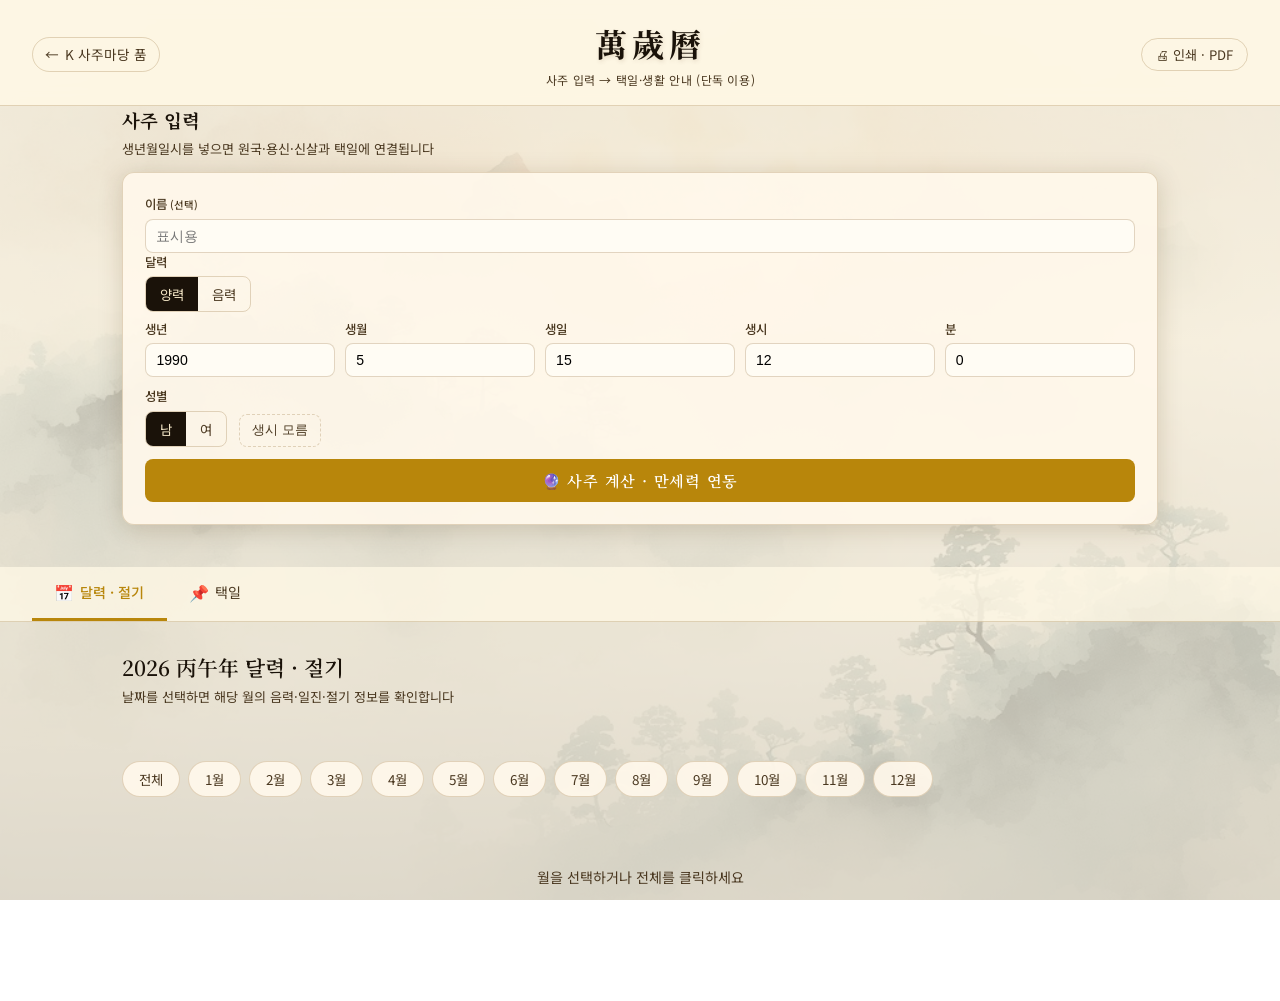
==== static/manseryeok.html @ caed66c1 "fix: 만세력 내 사주 안내 탭 숨김·안내 링크·완료 문구 제거 계산 후 택일 탭으로 이동하고, 내 사주 운세 영역은 추후 개편용으로 DOM만 유지합니다.  Co-authored" ====
<!DOCTYPE html>
<html lang="ko">
<head>
<meta charset="UTF-8">
<meta name="viewport" content="width=device-width, initial-scale=1.0">
<title>萬歲曆 — K 사주마당 품</title>
<link rel="preconnect" href="https://fonts.googleapis.com">
<link rel="preconnect" href="https://fonts.gstatic.com" crossorigin>
<link href="https://fonts.googleapis.com/css2?family=Noto+Serif+KR:wght@300;400;600;700&family=Noto+Sans+KR:wght@300;400;500&display=swap" rel="stylesheet">
<link rel="stylesheet" href="/static/style.css">
<link rel="stylesheet" href="/static/manseryeok.css">
</head>
<body class="manseryeok-body">

<!-- 산수화 배경 (기존 style.css 변수 재사용) -->
<div class="sansuhwa-bg" aria-hidden="true"></div>
<div class="sansuhwa-overlay" aria-hidden="true"></div>

<!-- ── 헤더 (기존 간판체 계승) ── -->
<header class="ms-header">
  <a href="/" class="ms-back-btn" aria-label="메인으로">
    <span class="ms-back-icon">←</span>
    <span>K 사주마당 품</span>
  </a>
  <div class="ms-title-wrap">
    <h1 class="ms-main-title">萬歲曆</h1>
    <p class="ms-subtitle">사주 입력 → 택일·생활 안내 (단독 이용)</p>
  </div>
  <button class="ms-pdf-btn" id="pdfBtn" onclick="printPage()">
    🖨 인쇄 · PDF
  </button>
</header>

<!-- ── 사주 입력 (단독 플레이) ── -->
<section class="ms-saju-panel" id="msSajuPanel">
  <div class="ms-saju-panel-head">
    <h2 class="ms-saju-panel-title">사주 입력</h2>
    <p class="ms-saju-panel-desc">생년월일시를 넣으면 원국·용신·신살과 택일에 연결됩니다</p>
  </div>
  <form id="msSajuForm" class="ms-saju-form" autocomplete="on">
    <label class="ms-saju-field ms-saju-field-wide">
      <span>이름 <small>(선택)</small></span>
      <input type="text" id="msUserName" maxlength="40" placeholder="표시용" />
    </label>
    <div class="ms-saju-field ms-saju-field-wide">
      <span>달력</span>
      <div class="ms-seg" role="group" aria-label="달력">
        <button type="button" class="ms-seg-btn active" data-ms-calendar="solar" aria-pressed="true">양력</button>
        <button type="button" class="ms-seg-btn" data-ms-calendar="lunar" aria-pressed="false">음력</button>
      </div>
      <input type="hidden" id="msCalendar" value="solar" />
    </div>
    <div class="ms-saju-grid">
      <label class="ms-saju-field">
        <span>생년</span>
        <input type="number" id="msYear" min="1800" max="2100" value="1990" required />
      </label>
      <label class="ms-saju-field">
        <span>생월</span>
        <input type="number" id="msMonth" min="1" max="12" value="5" required />
      </label>
      <label class="ms-saju-field">
        <span>생일</span>
        <input type="number" id="msDay" min="1" max="31" value="15" required />
      </label>
      <label class="ms-saju-field">
        <span>생시</span>
        <input type="number" id="msHour" min="0" max="23" value="12" />
      </label>
      <label class="ms-saju-field">
        <span>분</span>
        <input type="number" id="msMinute" min="0" max="59" value="0" />
      </label>
    </div>
    <div class="ms-saju-row-actions">
      <div class="ms-saju-field">
        <span>성별</span>
        <div class="ms-seg" role="group" aria-label="성별">
          <button type="button" class="ms-seg-btn active" data-ms-gender="male" aria-pressed="true">남</button>
          <button type="button" class="ms-seg-btn" data-ms-gender="female" aria-pressed="false">여</button>
        </div>
        <input type="hidden" id="msGender" value="male" />
      </div>
      <div class="ms-saju-field ms-leap-wrap fallback-hidden" id="msLeapWrap">
        <span>음력</span>
        <div class="ms-seg" role="group" aria-label="윤달">
          <button type="button" class="ms-seg-btn active" data-ms-leap="0" aria-pressed="true">평달</button>
          <button type="button" class="ms-seg-btn" data-ms-leap="1" aria-pressed="false">윤달</button>
        </div>
        <input type="hidden" id="msLunarLeap" value="0" />
      </div>
      <button type="button" class="ms-saju-opt-btn" id="msHourUnknownBtn" aria-pressed="false">생시 모름</button>
    </div>
    <button type="submit" class="ms-search-btn" id="msSajuSubmitBtn">🔮 사주 계산 · 만세력 연동</button>
    <p class="ms-saju-status fallback-hidden" id="msSajuStatus" role="status" aria-live="polite"></p>
  </form>

  <div class="ms-saju-summary fallback-hidden" id="msSajuSummary" aria-live="polite"></div>
</section>

<!-- ── 탭 네비게이션 ── -->
<nav class="ms-tab-nav" role="tablist">
  <button class="ms-tab active" data-tab="calendar" role="tab" aria-selected="true">
    <span class="ms-tab-icon">📅</span> 달력 · 절기
  </button>
  <button class="ms-tab" data-tab="taekil" role="tab" aria-selected="false">
    <span class="ms-tab-icon">📌</span> 택일
  </button>
</nav>

<!-- ══════════════════════════════════════ -->
<!-- TAB 1: 달력·절기                       -->
<!-- ══════════════════════════════════════ -->
<section class="ms-tab-panel active" id="tab-calendar" role="tabpanel">
  <div class="ms-section-header">
    <h2>2026 丙午年 달력 · 절기</h2>
    <p class="ms-section-desc">날짜를 선택하면 해당 월의 음력·일진·절기 정보를 확인합니다</p>
  </div>

  <!-- 절기표 요약 카드 -->
  <div class="ms-jeolgi-strip" id="jeolgiStrip">
    <div class="ms-jeolgi-loading">절기 정보 불러오는 중…</div>
  </div>

  <!-- 월 선택 -->
  <div class="ms-month-selector">
    <button class="ms-month-btn" data-month="">전체</button>
    <button class="ms-month-btn" data-month="1월">1월</button>
    <button class="ms-month-btn" data-month="2월">2월</button>
    <button class="ms-month-btn" data-month="3월">3월</button>
    <button class="ms-month-btn" data-month="4월">4월</button>
    <button class="ms-month-btn" data-month="5월">5월</button>
    <button class="ms-month-btn" data-month="6월">6월</button>
    <button class="ms-month-btn" data-month="7월">7월</button>
    <button class="ms-month-btn" data-month="8월">8월</button>
    <button class="ms-month-btn" data-month="9월">9월</button>
    <button class="ms-month-btn" data-month="10월">10월</button>
    <button class="ms-month-btn" data-month="11월">11월</button>
    <button class="ms-month-btn" data-month="12월">12월</button>
  </div>

  <!-- 결과 카드 그리드 -->
  <div class="ms-card-grid" id="calendarGrid">
    <div class="ms-empty">월을 선택하거나 전체를 클릭하세요</div>
  </div>
</section>

<!-- ══════════════════════════════════════ -->
<!-- TAB 2: 택일 (宜·忌 계산)                -->
<!-- ══════════════════════════════════════ -->
<section class="ms-tab-panel" id="tab-taekil" role="tabpanel">
  <div class="ms-section-header">
    <h2>택일</h2>
    <p class="ms-section-desc" id="taekilGuide">상단에서 <strong>사주 계산</strong> 후, 행사 유형과 <strong>달(1~12월)</strong>을 고르면 해당 월의 길한 날·피할 날만 보여 드립니다.</p>
  </div>

  <div class="ms-taekil-form">
    <div class="ms-taekil-row">
      <div class="ms-taekil-field">
        <label>행사 유형</label>
        <select id="taekilEvent">
          <option value="결혼">결혼 · 혼인</option>
          <option value="이사">이사 · 이전</option>
          <option value="개업">개업 · 창업</option>
          <option value="건축">건축 · 착공</option>
          <option value="이장">이장 · 묘 이장</option>
        </select>
      </div>
      <div class="ms-taekil-field">
        <label>달력 월</label>
        <select id="taekilMonth">
          <option value="">— 월 선택 —</option>
          <option value="1월">1월</option>
          <option value="2월">2월</option>
          <option value="3월">3월</option>
          <option value="4월">4월</option>
          <option value="5월">5월</option>
          <option value="6월">6월</option>
          <option value="7월">7월</option>
          <option value="8월">8월</option>
          <option value="9월">9월</option>
          <option value="10월">10월</option>
          <option value="11월">11월</option>
          <option value="12월">12월</option>
        </select>
      </div>
    </div>
    <button class="ms-search-btn" id="taekilBtn" onclick="runTaekil()">📌 택일 계산</button>
  </div>

  <div class="ms-result-info" id="taekilSummary" style="display:none"></div>

  <div class="ms-taekil-results">
    <div class="ms-taekil-col">
      <h3 class="ms-taekil-col-title good">✓ 길한 날 <span class="ms-yiji-hint">의(宜)</span></h3>
      <div class="ms-taekil-day-list" id="taekilGoodList">
        <div class="ms-empty">사주 계산 후, 행사·월을 선택하고 「택일 계산」을 눌러 주세요.</div>
      </div>
    </div>
    <div class="ms-taekil-col">
      <h3 class="ms-taekil-col-title bad">✗ 피할 날 <span class="ms-yiji-hint">기(忌)</span></h3>
      <div class="ms-taekil-day-list" id="taekilBadList"></div>
    </div>
  </div>

</section>

<!-- 찾아보기·카테고리(고전 DB) — UI 비표시, 데이터는 서버 JSON만 사용 -->
<section class="ms-tab-panel ms-panel-hidden" id="tab-search" role="tabpanel" hidden>
  <div class="ms-section-header">
    <h2>고전 찾아보기</h2>
    <p class="ms-section-desc">키워드·카테고리·행사 유형으로 관련 문헌을 찾습니다</p>
  </div>

  <div class="ms-search-box">
    <div class="ms-search-row">
      <div class="ms-search-field">
        <label>키워드</label>
        <input type="text" id="searchKeyword" placeholder="예) 대한, 결혼, 이사, 동지…" />
      </div>
      <div class="ms-search-field">
        <label>카테고리</label>
        <select id="searchCategory">
          <option value="">전체</option>
          <option value="역법">역법 (달력·절기)</option>
          <option value="명리">명리 (사주·오행)</option>
          <option value="혼인">혼인 (결혼·궁합)</option>
          <option value="풍수">풍수 (방위·택지)</option>
          <option value="길흉">길흉 (길신·흉신)</option>
          <option value="제례">제례 (제사·장례)</option>
          <option value="기타">기타</option>
        </select>
      </div>
      <div class="ms-search-field">
        <label>행사 유형</label>
        <select id="searchEvent">
          <option value="">전체</option>
          <option value="결혼">결혼</option>
          <option value="이사">이사</option>
          <option value="제사">제사</option>
          <option value="장례">장례</option>
          <option value="개업">개업</option>
          <option value="건축">건축</option>
          <option value="이장">이장</option>
          <option value="기도">기도</option>
          <option value="택일">택일</option>
        </select>
      </div>
      <div class="ms-search-field">
        <label>난이도</label>
        <select id="searchDifficulty">
          <option value="">전체</option>
          <option value="beginner">입문</option>
          <option value="intermediate">중급</option>
          <option value="advanced">고급</option>
        </select>
      </div>
    </div>
    <button class="ms-search-btn" id="searchBtn" onclick="doSearch()">
      🔍 검색
    </button>
  </div>

  <div class="ms-result-info" id="searchInfo" style="display:none"></div>
  <div class="ms-card-grid" id="searchGrid">
    <div class="ms-empty">검색어를 입력하거나 필터를 선택하세요</div>
  </div>
</section>

<!-- 내 사주 안내 — UI 비표시 (추후 운세 출력 개편 예정) -->
<section class="ms-tab-panel ms-panel-hidden" id="tab-saju" role="tabpanel" hidden aria-hidden="true">
  <div class="ms-section-header">
    <h2>내 사주 운세</h2>
    <p class="ms-section-desc ms-coming-soon">준비 중입니다. 곧 이곳에서 운세를 쉬운 말로 보여 드릴 예정입니다.</p>
  </div>

  <div id="sajuBriefBox" class="ms-saju-brief-box fallback-hidden" aria-live="polite"></div>

  <details class="ms-advanced-match">
    <summary>고급: 전문 용어로 직접 찾기 (선택)</summary>
  <div class="ms-saju-form">
    <div class="ms-saju-row">
      <div class="ms-saju-field">
        <label>주요 십신</label>
        <select id="matchShinsin">
          <option value="">선택</option>
          <option value="비견">비견</option>
          <option value="겁재">겁재</option>
          <option value="식신">식신</option>
          <option value="상관">상관</option>
          <option value="편재">편재</option>
          <option value="정재">정재</option>
          <option value="편관">편관</option>
          <option value="정관">정관</option>
          <option value="편인">편인</option>
          <option value="정인">정인</option>
        </select>
      </div>
      <div class="ms-saju-field">
        <label>주요 신살</label>
        <select id="matchSinsal">
          <option value="">선택</option>
          <option value="삼재">삼재</option>
          <option value="역마살">역마살</option>
          <option value="도화살">도화살</option>
          <option value="괴강살">괴강살</option>
          <option value="공망">공망</option>
          <option value="겁살">겁살</option>
          <option value="원진살">원진살</option>
          <option value="고과살">고과살</option>
          <option value="태양도림">태양도림</option>
        </select>
      </div>
      <div class="ms-saju-field">
        <label>격국</label>
        <select id="matchGyeok">
          <option value="">선택</option>
          <option value="정관격">정관격</option>
          <option value="편관격">편관격</option>
          <option value="정재격">정재격</option>
          <option value="편재격">편재격</option>
          <option value="식신격">식신격</option>
          <option value="상관격">상관격</option>
          <option value="정인격">정인격</option>
          <option value="편인격">편인격</option>
        </select>
      </div>
      <div class="ms-saju-field">
        <label>용신 오행</label>
        <select id="matchOhaeng">
          <option value="">선택</option>
          <option value="목">목 (木)</option>
          <option value="화">화 (火)</option>
          <option value="토">토 (土)</option>
          <option value="금">금 (金)</option>
          <option value="수">수 (水)</option>
        </select>
      </div>
    </div>
    <button class="ms-search-btn" onclick="doSajuMatch()">🔍 전문 조건으로 다시 찾기</button>
  </div>
  </details>

  <div class="ms-result-info" id="sajuInfo" style="display:none"></div>
  <div class="ms-insight-list" id="sajuGrid">
    <div class="ms-empty">먼저 상단에서 생년월일을 입력하고 「사주 계산」을 눌러 주세요.</div>
  </div>

</section>

<section class="ms-tab-panel ms-panel-hidden" id="tab-category" role="tabpanel" hidden>
  <div class="ms-section-header">
    <h2>카테고리 전체 보기</h2>
    <p class="ms-section-desc">분야별로 정리된 58개 고전 문헌 항목을 확인합니다</p>
  </div>

  <div class="ms-cat-tabs">
    <button class="ms-cat-btn active" data-cat="">전체 <span class="ms-count" id="cnt-all"></span></button>
    <button class="ms-cat-btn" data-cat="역법">역법 <span class="ms-count" id="cnt-역법"></span></button>
    <button class="ms-cat-btn" data-cat="명리">명리 <span class="ms-count" id="cnt-명리"></span></button>
    <button class="ms-cat-btn" data-cat="혼인">혼인 <span class="ms-count" id="cnt-혼인"></span></button>
    <button class="ms-cat-btn" data-cat="풍수">풍수 <span class="ms-count" id="cnt-풍수"></span></button>
    <button class="ms-cat-btn" data-cat="길흉">길흉 <span class="ms-count" id="cnt-길흉"></span></button>
    <button class="ms-cat-btn" data-cat="제례">제례 <span class="ms-count" id="cnt-제례"></span></button>
  </div>

  <div class="ms-card-grid" id="categoryGrid">
    <div class="ms-loading">데이터 불러오는 중…</div>
  </div>
</section>

<!-- ══════════════════════════════════════ -->
<!-- 상세 모달                              -->
<!-- ══════════════════════════════════════ -->
<div class="ms-modal-backdrop" id="modalBackdrop" onclick="closeModal()"></div>
<div class="ms-modal" id="detailModal" role="dialog" aria-modal="true" aria-label="문헌 상세" tabindex="-1">
  <button class="ms-modal-close" onclick="closeModal()" aria-label="닫기">✕</button>
  <div class="ms-modal-content" id="modalContent"></div>
  <div class="ms-modal-actions">
    <button class="ms-modal-pdf-btn" onclick="printModal()">🖨 이 항목 인쇄</button>
    <button class="ms-modal-share-btn" onclick="shareItem()">🔗 공유</button>
  </div>
</div>

<script src="/static/manseryeok.js"></script>
</body>
</html>
---- static/style.css ----
:root {
  --bg-deep: #0a0e14;
  --bg-card: #121a26;
  --text-sub: #a8b4c4;
  --gold: #d4af37;
  --gold-dim: rgba(212, 175, 55, 0.35);
  --gold-glow: rgba(212, 175, 55, 0.12);
  /* 산수화 밝은 배경용 헤더 (먹색·고동금) */
  --hero-ink: #1e3238;
  --hero-ink-soft: #3d5560;
  --hero-bronze: #6b5340;
  --hero-bronze-light: #8f7355;
  --text: #e8ecf1;
  --muted: #8b97a8;
  --line: rgba(255, 255, 255, 0.07);
  --danger: #e85d6f;
  --warn: #e9a23b;
  --safe: #c9c453;
  --radius: 14px;
  --font: "Pretendard", "Apple SD Gothic Neo", "Malgun Gothic", "Noto Sans KR", sans-serif;
}

*,
*::before,
*::after {
  box-sizing: border-box;
}

html {
  scroll-behavior: smooth;
}

body {
  margin: 0;
  min-height: 100vh;
  font-family: var(--font);
  color: var(--text);
  line-height: 1.55;
  background: #06090d;
  background-attachment: fixed;
}

/* 은은한 산수화 배경 (사주 모드) — 사용자 제공 수묵 산수화 */
.sansuhwa-bg {
  position: fixed;
  inset: 0;
  z-index: 0;
  pointer-events: none;
  overflow: hidden;
  background: #1a222c;
  transition: opacity 0.45s ease, visibility 0.45s ease;
}

.sansuhwa-bg__art {
  position: absolute;
  left: 50%;
  top: 0;
  width: 100%;
  min-width: 100%;
  height: 125%;
  max-width: none;
  object-fit: cover;
  /* 해·산봉이 헤더·탭 버튼 쪽에 오도록 위로 */
  object-position: center 32%;
  transform: translateX(-50%) translateY(-24%);
  opacity: 0.82;
  filter: brightness(1.08) saturate(1.05) contrast(1.02);
}

.sansuhwa-bg::after {
  content: "";
  position: absolute;
  inset: 0;
  background:
    linear-gradient(
      180deg,
      rgba(18, 24, 34, 0.22) 0%,
      rgba(14, 20, 28, 0.12) 38%,
      rgba(12, 18, 26, 0.28) 72%,
      rgba(10, 14, 20, 0.48) 100%
    ),
    radial-gradient(ellipse 95% 60% at 50% 18%, rgba(255, 210, 160, 0.14) 0%, transparent 58%);
  z-index: 1;
}

body.tarot-mode .sansuhwa-bg {
  opacity: 0;
  visibility: hidden;
}

.hero,
.layout,
.footer {
  position: relative;
  z-index: 1;
}

.hero {
  position: relative;
  text-align: center;
  padding: 2rem 1rem 1.25rem;
}

.hero-more {
  position: absolute;
  top: 0.85rem;
  right: max(1rem, calc(50% - 520px));
  z-index: 20;
}

.btn-more-menu {
  padding: 0.4rem 0.85rem;
  border-radius: 999px;
  border: 1px solid var(--gold-dim);
  background: rgba(18, 26, 38, 0.92);
  color: var(--gold);
  font-size: 0.82rem;
  font-weight: 600;
  cursor: pointer;
  letter-spacing: 0.02em;
  transition: background 0.15s, border-color 0.15s;
}

.btn-more-menu:hover,
.btn-more-menu[aria-expanded="true"] {
  background: rgba(212, 175, 55, 0.14);
  border-color: var(--gold);
}

.more-menu-panel {
  position: absolute;
  top: calc(100% + 0.35rem);
  right: 0;
  min-width: 13.5rem;
  padding: 0.35rem;
  border-radius: 10px;
  border: 1px solid var(--line);
  background: rgba(14, 20, 30, 0.98);
  box-shadow: 0 12px 32px rgba(0, 0, 0, 0.45);
}

.more-menu-panel:not([hidden]) {
  display: flex;
  flex-direction: column;
  gap: 0.15rem;
}

.more-menu-item {
  display: block;
  width: 100%;
  padding: 0.55rem 0.75rem;
  border: none;
  border-radius: 8px;
  background: transparent;
  color: var(--text);
  font-size: 0.86rem;
  text-align: left;
  cursor: pointer;
  transition: background 0.12s;
}

.more-menu-item:hover {
  background: rgba(212, 175, 55, 0.12);
  color: var(--gold);
}

.more-menu-item-muted {
  color: var(--muted);
  border-top: 1px solid var(--line);
  margin-top: 0.2rem;
  padding-top: 0.65rem;
}

.more-menu-section-label {
  margin: 0.45rem 0.35rem 0.25rem;
  padding: 0 0.4rem;
  font-size: 0.72rem;
  font-weight: 600;
  color: var(--gold);
  opacity: 0.92;
  letter-spacing: 0.02em;
}

.more-menu-profiles {
  display: flex;
  flex-direction: column;
  gap: 0.12rem;
  max-height: 11rem;
  overflow-y: auto;
  padding: 0 0.15rem 0.2rem;
}

.more-menu-profile-item {
  display: block;
  width: 100%;
  padding: 0.5rem 0.7rem;
  border: none;
  border-radius: 8px;
  background: transparent;
  color: var(--text);
  font-size: 0.86rem;
  text-align: left;
  cursor: pointer;
  transition: background 0.12s, color 0.12s;
}

.more-menu-profile-item:hover {
  background: rgba(212, 175, 55, 0.12);
  color: var(--gold);
}

.more-menu-profile-item.active {
  background: rgba(212, 175, 55, 0.18);
  color: var(--gold);
  font-weight: 600;
}

.more-menu-item-sub {
  font-size: 0.8rem;
  color: var(--muted);
  margin-bottom: 0.15rem;
}

.more-menu-item-sub:hover {
  color: var(--gold);
}

.profile-manager.profile-highlight {
  outline: 2px solid var(--gold);
  outline-offset: 4px;
  border-radius: var(--radius);
  animation: profile-pulse 1.2s ease 2;
}

@keyframes profile-pulse {
  0%,
  100% {
    outline-color: var(--gold-dim);
  }
  50% {
    outline-color: var(--gold);
  }
}

.modal-overlay {
  position: fixed;
  inset: 0;
  z-index: 1000;
  display: flex;
  align-items: center;
  justify-content: center;
  padding: 1rem;
  background: rgba(4, 8, 14, 0.72);
  backdrop-filter: blur(4px);
}

.modal-overlay:not(.fallback-hidden) {
  display: flex;
}

.modal-card {
  position: relative;
  width: min(100%, 22rem);
  padding: 1.35rem 1.25rem 1.25rem;
  border-radius: var(--radius);
  border: 1px solid var(--gold-dim);
  background: linear-gradient(165deg, rgba(22, 32, 48, 0.98), rgba(14, 20, 30, 0.99));
  box-shadow: 0 20px 48px rgba(0, 0, 0, 0.5);
}

.modal-title {
  margin: 0 0 0.5rem;
  font-size: 1.05rem;
  color: var(--gold);
}

.modal-note {
  margin: 0 0 1rem;
  font-size: 0.82rem;
  color: var(--muted);
  line-height: 1.5;
}

.modal-form .btn-submit {
  width: 100%;
  margin-top: 0.35rem;
}

.modal-close {
  position: absolute;
  top: 0.5rem;
  right: 0.65rem;
  border: none;
  background: transparent;
  color: var(--muted);
  font-size: 1.4rem;
  line-height: 1;
  cursor: pointer;
}

.modal-close:hover {
  color: var(--text);
}

.modal-error {
  margin: 0 0 0.5rem;
  font-size: 0.82rem;
  color: var(--danger);
}

.modal-error:not(.fallback-hidden) {
  display: block;
}

@media (max-width: 640px) {
  .hero-more {
    right: 0.75rem;
  }

  .more-menu-panel {
    min-width: 11.5rem;
  }

  .more-menu-item {
    font-size: 0.8rem;
    white-space: nowrap;
  }
}

.hero-badge {
  margin: 0 0 0.5rem;
  font-size: 0.72rem;
  letter-spacing: 0.12em;
  text-transform: uppercase;
  color: var(--gold);
  opacity: 0.9;
}

/* 간판형 흘림 타이틀 */
.hero-signboard {
  margin: 0.15rem 0 0.55rem;
  padding: 0;
  line-height: 1;
  text-align: center;
}

.hero-signboard__line {
  display: inline-block;
  font-family: "East Sea Dokdo", "Nanum Brush Script", "Brush Script MT", cursive;
  font-size: clamp(2.75rem, 11vw, 5rem);
  font-weight: 400;
  letter-spacing: 0.04em;
  white-space: nowrap;
  color: var(--gold);
  -webkit-text-stroke: 2px rgba(12, 22, 28, 0.55);
  paint-order: stroke fill;
  text-shadow:
    0 2px 0 rgba(255, 255, 255, 0.82),
    0 4px 0 rgba(255, 255, 255, 0.35),
    0 6px 18px rgba(28, 42, 48, 0.28),
    2px 3px 0 rgba(20, 35, 42, 0.18);
  filter: drop-shadow(0 2px 1px rgba(255, 255, 255, 0.5));
}

.hero-signboard__poom {
  font-style: normal;
  letter-spacing: 0.06em;
}

.han-title {
  display: inline-block;
  margin-right: 0.35rem;
  color: var(--gold);
  font-weight: 600;
}

.lead {
  margin: 0 auto;
  max-width: 28rem;
  color: var(--muted);
  font-size: 0.95rem;
}

.hero-meaning {
  max-width: 36rem;
  line-height: 1.65;
  color: var(--text);
  opacity: 0.92;
}

/* 산수화 배경 위 헤더 — 밝은 금색 대신 먹·고동금 (가독 + 고급) */
body:not(.tarot-mode) .hero-badge {
  color: var(--hero-ink-soft);
  opacity: 1;
  font-weight: 600;
  text-shadow: 0 1px 0 rgba(255, 255, 255, 0.75);
}

body:not(.tarot-mode) .hero-signboard__line {
  color: var(--hero-ink);
  -webkit-text-stroke: 3px rgba(18, 32, 38, 0.42);
  text-shadow:
    0 2px 0 rgba(255, 255, 255, 0.92),
    0 5px 0 rgba(255, 255, 255, 0.45),
    0 8px 22px rgba(30, 48, 54, 0.22),
    3px 4px 0 rgba(22, 38, 44, 0.14);
}

body:not(.tarot-mode) .hero-signboard__poom {
  color: var(--hero-bronze);
}

body:not(.tarot-mode) .hero-meaning,
body:not(.tarot-mode) .hero .lead {
  color: var(--hero-ink);
  opacity: 0.88;
  text-shadow: 0 1px 0 rgba(255, 255, 255, 0.65);
}

body:not(.tarot-mode) .btn-more-menu {
  color: var(--hero-bronze);
  border-color: rgba(107, 83, 64, 0.45);
  background: rgba(255, 255, 255, 0.72);
  backdrop-filter: blur(6px);
}

body:not(.tarot-mode) .btn-more-menu:hover,
body:not(.tarot-mode) .btn-more-menu[aria-expanded="true"] {
  color: var(--hero-ink);
  border-color: var(--hero-bronze);
  background: rgba(255, 255, 255, 0.88);
}

.layout {
  max-width: 1080px;
  margin: 0 auto;
  padding: 0 1rem 3rem;
  display: flex;
  flex-direction: column;
  gap: 1.25rem;
}

.card {
  background: linear-gradient(165deg, rgba(22, 32, 48, 0.95), rgba(14, 20, 30, 0.98));
  border-radius: var(--radius);
  padding: 1.35rem 1.5rem;
  border: 1px solid var(--line);
  box-shadow: 0 16px 48px rgba(0, 0, 0, 0.45), inset 0 1px 0 rgba(212, 175, 55, 0.06);
}

.card h2 {
  margin: 0 0 1rem;
  font-size: 1.05rem;
  color: var(--gold);
  font-weight: 600;
}

.hint {
  color: var(--muted);
  font-weight: 400;
}

.form-saju .field-full {
  grid-column: 1 / -1;
}

/* ── 사주 프로필 탭 ── */
.profile-manager {
  margin-bottom: 1rem;
  padding-bottom: 0.85rem;
  border-bottom: 1px solid var(--line);
}

.profile-tabs-wrap {
  display: flex;
  align-items: stretch;
  gap: 0.35rem;
  margin-bottom: 0.55rem;
}

.profile-tabs {
  display: flex;
  flex-wrap: wrap;
  gap: 0.35rem;
  flex: 1;
  min-width: 0;
}

.profile-tab {
  padding: 0.4rem 0.75rem;
  border-radius: 8px;
  border: 1px solid var(--line);
  background: rgba(0, 0, 0, 0.22);
  color: var(--muted);
  font-size: 0.82rem;
  font-weight: 600;
  cursor: pointer;
  transition: background 0.15s, color 0.15s, border-color 0.15s;
  max-width: 8.5rem;
  overflow: hidden;
  text-overflow: ellipsis;
  white-space: nowrap;
}

.profile-tab:hover {
  color: var(--text);
  border-color: rgba(212, 175, 55, 0.35);
}

.profile-tab.active {
  background: linear-gradient(180deg, rgba(212, 175, 55, 0.25), rgba(212, 175, 55, 0.08));
  color: var(--gold);
  border-color: rgba(212, 175, 55, 0.45);
  box-shadow: inset 0 -2px 0 var(--gold);
}

.profile-tab-add {
  flex-shrink: 0;
  width: 2.1rem;
  border-radius: 8px;
  border: 1px dashed rgba(212, 175, 55, 0.45);
  background: rgba(0, 0, 0, 0.15);
  color: var(--gold);
  font-size: 1.1rem;
  font-weight: 700;
  cursor: pointer;
  line-height: 1;
}

.profile-tab-add:hover {
  background: rgba(212, 175, 55, 0.12);
}

.profile-toolbar {
  display: flex;
  flex-wrap: wrap;
  gap: 0.45rem;
  margin-bottom: 0.35rem;
}

.profile-save-btn,
.profile-del-btn {
  padding: 0.35rem 0.7rem;
  font-size: 0.78rem;
  border-radius: 8px;
  border: 1px solid var(--line);
  background: rgba(0, 0, 0, 0.25);
  color: var(--text);
  cursor: pointer;
}

.profile-save-btn:hover {
  border-color: rgba(212, 175, 55, 0.45);
  color: var(--gold);
}

.profile-del-btn {
  color: #f87171;
  border-color: rgba(248, 113, 113, 0.35);
}

.profile-del-btn:hover:not(:disabled) {
  background: rgba(248, 113, 113, 0.12);
}

.profile-del-btn:disabled {
  opacity: 0.35;
  cursor: not-allowed;
}

.profile-hint {
  margin: 0 !important;
  font-size: 0.72rem !important;
  line-height: 1.45;
}

.label-row {
  display: block;
  margin-bottom: 0.4rem;
  color: var(--muted);
  font-size: 0.88rem;
}

.grid {
  display: grid;
  gap: 0.85rem;
  grid-template-columns: repeat(auto-fill, minmax(140px, 1fr));
}

.grid-dates {
  grid-template-columns: repeat(3, 1fr);
}

.grid-time {
  grid-template-columns: repeat(2, 1fr);
}

.time-block {
  gap: 0.5rem;
}

.time-label-row {
  display: flex;
  align-items: center;
  justify-content: space-between;
  gap: 0.75rem;
  margin-bottom: 0.15rem;
}

.btn-time-unknown {
  flex-shrink: 0;
  padding: 0.35rem 0.85rem;
  border-radius: 999px;
  border: 1px solid var(--border);
  background: rgba(255, 255, 255, 0.04);
  color: var(--muted);
  font-size: 0.82rem;
  cursor: pointer;
  transition: border-color 0.15s, color 0.15s, background 0.15s;
}

.btn-time-unknown:hover {
  border-color: var(--accent);
  color: var(--text);
}

.btn-time-unknown.active {
  border-color: var(--accent);
  background: rgba(212, 175, 55, 0.18);
  color: var(--accent);
  font-weight: 600;
}

.time-block.is-unknown #time-input-grid input {
  opacity: 0.45;
  pointer-events: none;
}

.time-unknown-note {
  margin: 0.25rem 0 0;
  font-size: 0.8rem;
  color: var(--muted);
  line-height: 1.45;
}

.time-unknown-note.fallback-hidden {
  display: none;
}

.time-unknown-note:not(.fallback-hidden) {
  display: block;
}

.hour-unknown-banner {
  margin: 0.5rem 0 0.75rem;
  padding: 0.65rem 0.85rem;
  border-radius: 8px;
  border: 1px solid rgba(212, 175, 55, 0.35);
  background: rgba(212, 175, 55, 0.08);
  color: var(--text);
  font-size: 0.88rem;
  line-height: 1.5;
}

.pillar-cell.pillar-hour-unknown {
  opacity: 0.72;
  position: relative;
}

.pillar-hour-unknown-badge {
  display: inline-block;
  margin-top: 0.35rem;
  padding: 0.1rem 0.45rem;
  border-radius: 4px;
  font-size: 0.68rem;
  background: rgba(212, 175, 55, 0.2);
  color: var(--accent);
}

.field {
  display: flex;
  flex-direction: column;
  gap: 0.35rem;
  font-size: 0.88rem;
}

.field span:first-child {
  color: var(--muted);
}

.field input,
.field select {
  padding: 0.6rem 0.75rem;
  border-radius: 10px;
  border: 1px solid var(--line);
  background: rgba(0, 0, 0, 0.28);
  color: var(--text);
  font-size: 1rem;
}

.field input:focus,
.field select:focus {
  outline: none;
  border-color: var(--gold-dim);
  box-shadow: 0 0 0 3px var(--gold-glow);
}

.seg {
  display: flex;
  gap: 0;
  border-radius: 10px;
  overflow: hidden;
  border: 1px solid var(--line);
}

.seg-btn {
  flex: 1;
  padding: 0.65rem 0.85rem;
  border: none;
  background: rgba(0, 0, 0, 0.2);
  color: var(--muted);
  font-size: 0.92rem;
  font-weight: 600;
  cursor: pointer;
  transition: background 0.15s, color 0.15s;
}

.seg-btn:hover {
  background: rgba(212, 175, 55, 0.08);
  color: var(--text);
}

.seg-btn.active {
  background: linear-gradient(180deg, rgba(212, 175, 55, 0.22), rgba(212, 175, 55, 0.08));
  color: var(--gold);
  box-shadow: inset 0 -2px 0 var(--gold);
}

.leap-block {
  opacity: 0.42;
  pointer-events: none;
  transition: opacity 0.2s;
}

.leap-block.active {
  opacity: 1;
  pointer-events: auto;
}

.fallback-hidden {
  display: none !important;
}

.checkbox-leap.fallback-hidden {
  display: none;
}

.extra-fields {
  margin-top: 0.25rem;
  padding: 0.65rem 0;
  border-top: 1px dashed var(--line);
  font-size: 0.88rem;
  color: var(--muted);
}

.extra-fields summary {
  cursor: pointer;
  color: var(--gold);
  font-weight: 500;
}

.extra-fields .grid {
  margin-top: 0.75rem;
}

.btn {
  border: none;
  border-radius: 12px;
  padding: 0.85rem 1.35rem;
  font-size: 1rem;
  cursor: pointer;
  font-weight: 700;
}

.btn.primary {
  width: 100%;
  margin-top: 0.5rem;
  background: linear-gradient(135deg, #e8c547, var(--gold), #a8852c);
  color: #1a1208;
  box-shadow: 0 6px 24px rgba(212, 175, 55, 0.25);
}

.btn.primary:hover {
  filter: brightness(1.06);
}

.btn-submit {
  display: flex;
  align-items: center;
  justify-content: center;
  gap: 0.5rem;
}

.btn-icon {
  font-size: 1.1rem;
  opacity: 0.85;
}

.status {
  min-height: 1.5rem;
  margin: 0.85rem 0 0;
  color: var(--muted);
  font-size: 0.88rem;
}

.status.error {
  color: var(--danger);
}

.results-head {
  margin-bottom: 1rem;
  padding-bottom: 0.75rem;
  border-bottom: 1px solid var(--line);
}

.results-head h2 {
  margin: 0;
  font-size: 1.1rem;
  color: var(--gold);
}

.results-sub {
  margin: 0.35rem 0 0;
  font-size: 0.88rem;
  color: var(--muted);
}

.samjae-bar {
  display: flex;
  flex-wrap: wrap;
  align-items: flex-start;
  gap: 0.85rem 1.1rem;
  margin: 0.75rem 0 0.85rem;
  padding: 0.85rem 1rem;
  border-radius: 12px;
  border: 1px solid rgba(212, 175, 55, 0.35);
  background: linear-gradient(165deg, rgba(28, 22, 12, 0.95), rgba(14, 20, 30, 0.98));
  box-shadow: 0 8px 28px rgba(0, 0, 0, 0.35);
}

.samjae-bar[hidden] {
  display: none !important;
}

.samjae-bar-head {
  flex: 0 0 auto;
  min-width: 120px;
}

.samjae-bar-title {
  margin: 0 0 0.35rem;
  font-size: 0.92rem;
  font-weight: 700;
  color: var(--gold);
}

.samjae-bar-year {
  margin: 0 0 0.45rem;
  font-size: 0.78rem;
  color: var(--muted);
}

.samjae-bar-body {
  flex: 1 1 220px;
  min-width: 0;
}

.samjae-bar-cycle {
  flex: 0 0 auto;
  min-width: 140px;
}

.samjae-phase-badge {
  display: inline-block;
  margin: 0 0 0.65rem;
  padding: 0.35rem 0.65rem;
  border-radius: 8px;
  font-size: 1rem;
  font-weight: 700;
  letter-spacing: 0.02em;
}

.samjae-phase-badge.is-deul {
  background: rgba(233, 162, 59, 0.2);
  color: #f0c060;
  border: 1px solid rgba(233, 162, 59, 0.45);
}

.samjae-phase-badge.is-nul {
  background: rgba(232, 93, 111, 0.18);
  color: #ff8f9d;
  border: 1px solid rgba(232, 93, 111, 0.4);
}

.samjae-phase-badge.is-nal {
  background: rgba(120, 180, 255, 0.15);
  color: #9ec5ff;
  border: 1px solid rgba(120, 180, 255, 0.35);
}

.samjae-phase-badge.is-none {
  background: rgba(139, 151, 168, 0.12);
  color: var(--text);
  border: 1px solid var(--line);
}

.samjae-bar-desc {
  margin: 0 0 0.4rem;
  font-size: 0.8rem;
  line-height: 1.55;
  color: var(--text);
}

.samjae-bar-tip {
  margin: 0 0 0.35rem;
  font-size: 0.76rem;
  line-height: 1.5;
  color: var(--muted);
}

.samjae-bar-triplet {
  margin: 0;
  font-size: 0.72rem;
  color: var(--muted);
  line-height: 1.45;
}

.samjae-cycle-title {
  margin: 0.65rem 0 0.4rem;
  font-size: 0.72rem;
  font-weight: 600;
  color: var(--gold);
  opacity: 0.9;
}

.samjae-cycle-chips {
  display: flex;
  flex-wrap: wrap;
  gap: 0.4rem;
}

.samjae-cycle-chip {
  display: inline-block;
  padding: 0.28rem 0.5rem;
  border-radius: 6px;
  font-size: 0.72rem;
  color: var(--muted);
  background: rgba(255, 255, 255, 0.04);
  border: 1px solid rgba(255, 255, 255, 0.06);
}

.samjae-cycle-chip.is-current {
  color: var(--gold);
  font-weight: 600;
  border-color: rgba(212, 175, 55, 0.4);
  background: rgba(212, 175, 55, 0.1);
}

@media (min-width: 720px) {
  .samjae-bar {
    flex-wrap: nowrap;
    align-items: center;
  }
}

.tabs-wrap {
  margin-top: 0.25rem;
}

.tab-bar {
  display: flex;
  flex-wrap: wrap;
  gap: 0.35rem;
  margin-bottom: 1rem;
}

.tab {
  padding: 0.45rem 0.65rem;
  border-radius: 999px;
  border: 1px solid var(--line);
  background: rgba(0, 0, 0, 0.22);
  color: var(--muted);
  font-size: 0.78rem;
  cursor: pointer;
  transition: border-color 0.15s, color 0.15s, background 0.15s;
}

@media (min-width: 640px) {
  .tab {
    font-size: 0.82rem;
    padding: 0.5rem 0.85rem;
  }
}

.tab:hover {
  border-color: var(--gold-dim);
  color: var(--text);
}

.tab.active {
  border-color: var(--gold);
  color: var(--gold);
  background: var(--gold-glow);
}

.tab-panel {
  animation: fadeIn 0.22s ease;
}

.tab-panel[hidden] {
  display: none !important;
}

@keyframes fadeIn {
  from {
    opacity: 0;
  }
  to {
    opacity: 1;
  }
}

.panel-section {
  margin-bottom: 1.35rem;
}

.panel-section h3 {
  margin: 0 0 0.65rem;
  font-size: 0.95rem;
  color: var(--gold);
  font-weight: 600;
}

.panel-note {
  font-size: 0.85rem;
  color: var(--muted);
  margin: 0 0 0.75rem;
}

/* ── 신강·신약 상세 ── */
.strength-head {
  display: flex;
  flex-wrap: wrap;
  align-items: baseline;
  gap: 0.5rem 0.85rem;
  margin-bottom: 0.75rem;
}

.strength-verdict {
  font-size: 1.15rem;
  font-weight: 700;
  color: var(--gold);
}

.strength-score {
  font-size: 0.9rem;
  color: var(--text);
}

.strength-band {
  font-size: 0.78rem;
  color: var(--muted);
  flex: 1 1 100%;
}

.strength-lead {
  font-size: 0.9rem;
  color: var(--text);
  line-height: 1.55;
  margin: 0 0 0.85rem;
}

.strength-score-note {
  padding: 0.55rem 0.65rem;
  border-radius: 8px;
  background: rgba(255, 255, 255, 0.04);
  border: 1px solid var(--line);
}

.strength-subtitle {
  margin: 0 0 0.45rem;
  font-size: 0.82rem;
  font-weight: 600;
  color: var(--gold);
}

.strength-box {
  margin: 0.75rem 0;
  padding: 0.65rem 0.75rem;
  border-radius: 10px;
  background: rgba(255, 255, 255, 0.03);
  border: 1px solid var(--line);
}

.strength-box-tip {
  border-color: rgba(212, 175, 55, 0.22);
}

.strength-list {
  margin: 0;
  padding-left: 1.15rem;
  font-size: 0.84rem;
  color: var(--text);
  line-height: 1.55;
}

.strength-list li {
  margin-bottom: 0.35rem;
}

.strength-sewoon-block {
  margin-top: 1rem;
}

.strength-sewoon-table-wrap {
  overflow-x: auto;
  margin-top: 0.5rem;
}

.strength-sewoon-table td,
.strength-sewoon-table th {
  font-size: 0.78rem;
  vertical-align: top;
}

.strength-detail-cell {
  min-width: 12rem;
  max-width: 22rem;
  line-height: 1.45;
  color: var(--muted);
}

.strength-badge {
  display: inline-block;
  padding: 0.12rem 0.45rem;
  border-radius: 6px;
  font-size: 0.72rem;
  font-weight: 600;
  background: rgba(255, 255, 255, 0.08);
  color: var(--text);
}

.strength-badge.strength-good {
  background: rgba(90, 180, 120, 0.2);
  color: #8fd4a8;
}

.strength-badge.strength-warn {
  background: rgba(232, 93, 111, 0.18);
  color: #f0a0ab;
}

.strength-row-current {
  background: var(--gold-glow);
}

.strength-row-current td {
  color: var(--text);
}

/* ── AI 맞춤 스토리텔링 ── */
.ai-story-panel {
  margin-bottom: 1.25rem;
  padding: 1rem 1.1rem;
  border-radius: var(--radius);
  background: linear-gradient(145deg, rgba(212, 175, 55, 0.1), rgba(18, 26, 38, 0.95));
  border: 1px solid var(--gold-dim);
}

.ai-story-toolbar {
  display: flex;
  align-items: center;
  justify-content: space-between;
  gap: 0.75rem;
  margin-bottom: 0.65rem;
}

.ai-story-label {
  font-size: 0.95rem;
  font-weight: 600;
  color: var(--gold);
}

.ai-refresh-btn {
  font-size: 0.78rem;
  padding: 0.35rem 0.65rem;
  border-radius: 8px;
  border: 1px solid var(--gold-dim);
  background: rgba(0, 0, 0, 0.25);
  color: var(--text);
  cursor: pointer;
}

.ai-refresh-btn:hover {
  border-color: var(--gold);
  color: var(--gold);
}

.ai-story-status {
  font-size: 0.82rem;
  color: var(--muted);
  min-height: 1.25rem;
  margin-bottom: 0.5rem;
}

.ai-story-body {
  font-size: 0.9rem;
  line-height: 1.65;
  color: var(--text);
}

.ai-story-section {
  margin-bottom: 1.1rem;
  padding-bottom: 0.85rem;
  border-bottom: 1px solid var(--line);
}

.ai-story-section:last-child {
  border-bottom: none;
  margin-bottom: 0;
}

.ai-story-section-title {
  margin: 0 0 0.45rem;
  font-size: 0.88rem;
  color: var(--gold);
  font-weight: 600;
}

.ai-story-section-body {
  color: var(--text);
}

.ai-stream-raw {
  white-space: pre-wrap;
  word-break: break-word;
  font-family: inherit;
  font-size: 0.85rem;
  color: var(--muted);
  margin: 0;
}

.ai-story-error {
  color: var(--danger);
}

.ai-story-prep {
  margin: 0.5rem 0;
  padding: 0.75rem 1rem;
  border-radius: 10px;
  border: 1px solid var(--gold-dim);
  background: var(--gold-glow);
  color: var(--text);
  font-size: 0.9rem;
  line-height: 1.55;
}

.ai-story-feedback {
  margin-top: 1rem;
  padding-top: 0.75rem;
  border-top: 1px solid var(--line);
  font-size: 0.82rem;
  color: var(--muted);
  display: flex;
  align-items: center;
  gap: 0.5rem;
  flex-wrap: wrap;
}

.ai-fb-btn {
  border: 1px solid var(--line);
  background: rgba(255, 255, 255, 0.05);
  border-radius: 8px;
  padding: 0.2rem 0.5rem;
  cursor: pointer;
  font-size: 1rem;
}

.ai-fb-thanks {
  color: var(--gold);
}

.ai-data-collapse {
  margin-top: 0.5rem;
  border: 1px solid var(--line);
  border-radius: 10px;
  background: rgba(0, 0, 0, 0.15);
}

.ai-data-toggle {
  cursor: pointer;
  padding: 0.55rem 0.75rem;
  font-size: 0.82rem;
  color: var(--muted);
  list-style: none;
}

.ai-data-toggle::-webkit-details-marker {
  display: none;
}

.ai-data-inner {
  padding: 0 0.75rem 0.85rem;
}

/* AI 비활성: 규칙 기반 해설만 바로 표시 */
.panel-rules-only .ai-story-panel,
.panel-rules-only .ai-data-collapse {
  display: none !important;
}

.panel-rules-only .wonguk-story-panel {
  display: block;
}

.chart-pillars {
  display: grid;
  grid-template-columns: repeat(4, 1fr);
  gap: 0.6rem;
  margin-bottom: 1rem;
}

.wonguk-order-hint {
  font-size: 0.78rem !important;
  margin-top: -0.35rem !important;
  margin-bottom: 0.85rem !important;
}

/* ── 지장간 · 십신 상세 ── */
.jj-section {
  margin-top: 1rem;
}

.jj-intro {
  padding: 0.65rem 0.75rem;
  border-radius: 10px;
  background: rgba(0, 0, 0, 0.22);
  border-left: 3px solid var(--gold-dim);
}

.jj-intro-list {
  margin: 0.45rem 0 0 1.1rem;
  padding: 0;
  font-size: 0.8rem;
  line-height: 1.55;
  color: var(--muted);
}

.jj-intro-list li {
  margin-bottom: 0.25rem;
}

.jj-pillar-list {
  display: flex;
  flex-direction: column;
  gap: 0.65rem;
  margin-top: 0.75rem;
}

.jj-pillar-card {
  padding: 0.7rem 0.85rem;
  border-radius: 10px;
  background: rgba(0, 0, 0, 0.25);
  border: 1px solid rgba(212, 175, 55, 0.15);
}

.jj-pillar-head {
  display: flex;
  align-items: baseline;
  flex-wrap: wrap;
  gap: 0.35rem 0.5rem;
  margin-bottom: 0.45rem;
}

.jj-pillar-label {
  font-weight: 700;
  color: var(--gold);
  font-size: 0.85rem;
}

.jj-pillar-zhi {
  font-size: 1.15rem;
  font-weight: 700;
}

.jj-pillar-zhi-kr {
  font-size: 0.78rem;
  color: var(--muted);
}

.jj-surface {
  margin: 0 0 0.5rem;
  font-size: 0.82rem;
  color: var(--text);
}

.jj-surface-lab {
  color: var(--gold-dim);
  font-weight: 600;
  margin-right: 0.35rem;
}

.jj-hidden-rows {
  display: flex;
  flex-direction: column;
  gap: 0.45rem;
  margin-bottom: 0.45rem;
}

.jj-hidden-row {
  display: grid;
  grid-template-columns: 2.8rem auto 1fr;
  gap: 0.25rem 0.4rem;
  align-items: start;
  font-size: 0.8rem;
  padding: 0.35rem 0.45rem;
  border-radius: 8px;
  background: rgba(0, 0, 0, 0.18);
}

.jj-slot {
  font-size: 0.72rem;
  font-weight: 700;
  color: #a78bfa;
  grid-row: span 2;
  align-self: center;
}

.jj-gan {
  font-weight: 700;
}

.jj-gan-kr {
  font-size: 0.72rem;
  color: var(--muted);
}

.jj-arrow {
  display: none;
}

.jj-sip {
  grid-column: 2 / -1;
  color: var(--text);
}

.jj-yuk {
  color: var(--gold-dim);
  font-weight: 500;
}

.jj-slot-note {
  grid-column: 2 / -1;
  font-size: 0.72rem;
  color: var(--muted);
  line-height: 1.45;
}

.jj-pillar-role {
  margin: 0.35rem 0 0;
  font-size: 0.76rem;
  line-height: 1.5;
  color: var(--muted);
  border-top: 1px dashed rgba(255, 255, 255, 0.08);
  padding-top: 0.4rem;
}

@media (max-width: 520px) {
  .jj-hidden-row {
    grid-template-columns: 2.5rem 1fr;
  }
  .jj-slot {
    grid-row: auto;
  }
}

@media (max-width: 640px) {
  .chart-pillars {
    grid-template-columns: repeat(2, 1fr);
  }
}

.pillar-cell {
  text-align: center;
  padding: 0.85rem 0.5rem;
  border-radius: 12px;
  background: rgba(0, 0, 0, 0.28);
  border: 1px solid rgba(212, 175, 55, 0.15);
}

.pillar-cell .label-kr {
  font-size: 0.72rem;
  color: var(--muted);
  letter-spacing: 0.06em;
}

.pillar-cell .gan-han {
  font-size: 1.55rem;
  font-weight: 700;
  color: var(--text);
  margin: 0.2rem 0;
}

.pillar-cell .gan-kr {
  font-size: 0.75rem;
  color: var(--gold);
  opacity: 0.85;
}

.pillar-cell .zhi-han {
  font-size: 1.55rem;
  font-weight: 700;
  margin-top: 0.35rem;
  color: var(--text);
}

.pillar-cell .zhi-kr {
  font-size: 0.72rem;
  color: var(--muted);
  margin-top: 0.15rem;
}

.pillar-cell .pillar-sibi {
  display: inline-block;
  margin-top: 0.4rem;
  font-size: 0.75rem;
  font-weight: 600;
  letter-spacing: 0.04em;
  padding: 0.1rem 0.55rem;
  border-radius: 20px;
  cursor: default;
}

.pillar-cell .sibi-strong {
  background: rgba(212, 175, 55, 0.22);
  color: #f0c040;
  border: 1px solid rgba(212, 175, 55, 0.4);
}

.pillar-cell .sibi-mid {
  background: rgba(160, 200, 160, 0.15);
  color: #9ecf9e;
  border: 1px solid rgba(160, 200, 160, 0.3);
}

.pillar-cell .sibi-weak {
  background: rgba(180, 180, 180, 0.12);
  color: var(--muted);
  border: 1px solid rgba(180, 180, 180, 0.25);
}

.ohaeng-chart {
  display: flex;
  flex-direction: column;
  gap: 0.45rem;
}

.ohaeng-row {
  display: grid;
  grid-template-columns: 2.25rem 1fr minmax(9rem, auto);
  align-items: center;
  gap: 0.5rem;
  font-size: 0.85rem;
}

.ohaeng-row .ohaeng-el {
  font-weight: 600;
  color: var(--gold-dim, #d4af37);
}

.ohaeng-row .bar-bg {
  display: flex;
  align-items: center;
  height: 10px;
  border-radius: 99px;
  background: rgba(255, 255, 255, 0.06);
  overflow: hidden;
}

.ohaeng-row .bar-fill {
  height: 100%;
  border-radius: 99px;
  background: linear-gradient(90deg, var(--gold-dim), var(--gold));
  transition: width 0.35s ease;
}

.ohaeng-row .bar-stack {
  display: flex;
  flex-direction: row;
  height: 100%;
  min-width: 0;
  border-radius: 99px;
  overflow: hidden;
  transition: width 0.35s ease;
}

.ohaeng-row .bar-seg-surface {
  height: 100%;
  flex-shrink: 0;
  background: linear-gradient(90deg, #c9a227, #e8c547);
}

.ohaeng-row .bar-seg-hidden {
  height: 100%;
  flex-shrink: 0;
  background: linear-gradient(90deg, #7c6fc9, #a78bfa);
}

.ohaeng-split-legend {
  margin: 0 0 0.35rem !important;
  font-size: 0.72rem !important;
  line-height: 1.45;
}

.ohaeng-leg-surf {
  color: #e8c547;
  margin-right: 0.15rem;
}

.ohaeng-leg-hid {
  color: #a78bfa;
  margin-right: 0.15rem;
}

.ohaeng-leg-sum {
  color: var(--muted);
}

.ohaeng-num-split {
  font-weight: 700;
  color: var(--text);
  font-variant-numeric: tabular-nums;
}

.ohaeng-pct-muted {
  color: var(--muted);
  font-size: 0.8em;
}

.ohaeng-row .pct {
  text-align: right;
  color: var(--muted);
  font-variant-numeric: tabular-nums;
  line-height: 1.25;
}

.table-wrap {
  overflow-x: auto;
  border-radius: 10px;
  border: 1px solid var(--line);
}

table.data-table {
  width: 100%;
  border-collapse: collapse;
  font-size: 0.82rem;
}

table.data-table th,
table.data-table td {
  padding: 0.5rem 0.45rem;
  border-bottom: 1px solid var(--line);
  text-align: left;
  vertical-align: top;
}

table.data-table th {
  color: var(--gold);
  font-weight: 600;
  background: rgba(0, 0, 0, 0.25);
}

table.data-table tr:last-child td {
  border-bottom: none;
}

table.data-table tr.remedy-row td {
  border-bottom: 1px solid var(--line);
  padding-top: 0.15rem;
  padding-bottom: 0.65rem;
}

.remedy-btn {
  background: none;
  border: 1px solid rgba(201, 168, 76, 0.4);
  color: var(--gold);
  border-radius: 6px;
  padding: 0.3rem 0.8rem;
  font-size: 0.8rem;
  cursor: pointer;
  margin-top: 0.4rem;
}

.remedy-content {
  display: none;
  background: rgba(201, 168, 76, 0.06);
  border-left: 3px solid var(--gold);
  border-radius: 0 8px 8px 0;
  padding: 0.8rem 1rem;
  margin-top: 0.4rem;
  font-size: 0.85rem;
  color: var(--text-sub);
  line-height: 1.7;
  white-space: pre-line;
}

.remedy-content.open {
  display: block;
}

.daymaster-card {
  display: flex;
  align-items: center;
  gap: 1rem;
  background: rgba(201, 168, 76, 0.08);
  border: 1px solid rgba(201, 168, 76, 0.3);
  border-radius: 10px;
  padding: 0.8rem 1.2rem;
  margin-bottom: 1rem;
}

.daymaster-char {
  font-size: 2.5rem;
  color: var(--gold);
  font-weight: 700;
  min-width: 50px;
}

.daymaster-info {
  display: flex;
  flex-direction: column;
  gap: 0.2rem;
}

.daymaster-name {
  font-size: 1rem;
  color: var(--text);
  font-weight: 600;
}

.daymaster-meta {
  font-size: 0.82rem;
  color: var(--text-sub);
}

.daymaster-desc {
  font-size: 0.88rem;
  color: var(--text-sub);
  font-style: italic;
  margin-top: 0.3rem;
}

.kongmang-story-block {
  margin-top: 0.5rem;
}

.kongmang-pos {
  font-size: 0.88rem;
  color: var(--gold);
  margin: 0.35rem 0;
}

.kongmang-body,
.kongmang-impact {
  font-size: 0.88rem;
  color: var(--text-sub);
  line-height: 1.65;
  margin: 0.4rem 0;
}

.pillar-bottom-stories {
  display: grid;
  grid-template-columns: repeat(auto-fit, minmax(200px, 1fr));
  gap: 0.65rem;
  margin-top: 1rem;
}

.pillar-bottom-item {
  background: rgba(255, 255, 255, 0.03);
  border: 1px solid var(--line);
  border-radius: 8px;
  padding: 0.55rem 0.75rem;
}

.pillar-bottom-label {
  font-size: 0.75rem;
  color: var(--gold);
  display: block;
  margin-bottom: 0.25rem;
}

.pillar-bottom-text {
  font-size: 0.82rem;
  color: var(--text-sub);
  line-height: 1.55;
  margin: 0;
}

table.data-table .han-inline {
  font-weight: 700;
}

/* ── 오행 색상 코딩 ──────────────────────────────────────────
   천간·지지 한자에 .oh-목 .oh-화 .oh-토 .oh-금 .oh-수 적용
   배경 위에 잘 보이도록 텍스트 + 미묘한 언더라인
─────────────────────────────────────────────────────────── */
.oh-목 { color: #4ade80 !important; }
.oh-화 { color: #f87171 !important; }
.oh-토 { color: #fbbf24 !important; }
.oh-금 { color: #d1d5db !important; }
.oh-수 { color: #60a5fa !important; }

/* 원국 카드 큰 한자 */
.pillar-cell .gan-han.oh-목, .pillar-cell .zhi-han.oh-목 { color: #4ade80 !important; }
.pillar-cell .gan-han.oh-화, .pillar-cell .zhi-han.oh-화 { color: #f87171 !important; }
.pillar-cell .gan-han.oh-토, .pillar-cell .zhi-han.oh-토 { color: #fbbf24 !important; }
.pillar-cell .gan-han.oh-금, .pillar-cell .zhi-han.oh-금 { color: #cfd8e3 !important; }
.pillar-cell .gan-han.oh-수, .pillar-cell .zhi-han.oh-수 { color: #60a5fa !important; }

/* 십신 + 용신 연계 배지 */
.sip-yong  { color: #f0c040; font-weight: 700; }   /* 용신 십신 — 금색  */
.sip-hee   { color: #4ade80; font-weight: 700; }   /* 희신 십신 — 연녹  */
.sip-gi    { color: #f87171; }                      /* 기신 십신 — 빨강  */
.sip-neutral { color: var(--text); }                /* 무관 십신 */

/* 대운 현재 위치 */
.dw-current {
  border: 2px solid #f0c040 !important;
  background: rgba(240,192,64,.12) !important;
}
.dw-current .gz { color: #f0c040 !important; font-weight: 700 !important; }
.dhw-segment--current {
  outline: 2px solid #f0c040;
  outline-offset: 2px;
  position: relative;
}
.dhw-segment--current::after {
  content: "▼ 현재";
  position: absolute;
  bottom: -1.1rem;
  left: 50%;
  transform: translateX(-50%);
  font-size: .55rem;
  color: #f0c040;
  white-space: nowrap;
}

/* 십신 용신 연계 뱃지 */
.sip-badge {
  font-size: .65rem; padding: .05rem .3rem;
  border-radius: 10px; margin-left: .2rem;
  vertical-align: middle;
}
.sip-badge.sip-yong { background: rgba(240,192,64,.18); color: #f0c040; }
.sip-badge.sip-hee  { background: rgba(74,222,128,.15); color: #4ade80; }
.sip-badge.sip-gi   { background: rgba(248,113,113,.15); color: #f87171; }

/* 대운 현재 배지 */
.dw-now-badge {
  font-size: .6rem; color: #f0c040;
  font-weight: 700; margin-left: .3rem;
  vertical-align: middle;
}

/* 세운 입춘 안내 배너 */
.ipchun-notice {
  font-size: .78rem;
  color: #fbbf24;
  background: rgba(251,191,36,.08);
  border-left: 3px solid #fbbf24;
  padding: .35rem .6rem;
  border-radius: 4px;
  margin: .4rem 0;
}

.risk-legend {
  display: flex;
  flex-wrap: wrap;
  gap: 0.65rem;
  font-size: 0.78rem;
  color: var(--muted);
  margin-bottom: 0.65rem;
}

.row-risk-high {
  background: rgba(232, 93, 111, 0.12);
}

.row-risk-mid {
  background: rgba(233, 162, 59, 0.1);
}

.row-risk-low {
  background: rgba(201, 196, 83, 0.08);
}

.badge-risk {
  white-space: nowrap;
  font-size: 0.75rem;
}

.timeline {
  display: flex;
  flex-wrap: wrap;
  gap: 0.5rem;
  margin-bottom: 1rem;
}

.timeline-item {
  flex: 1 1 120px;
  min-width: 100px;
  padding: 0.65rem 0.5rem;
  border-radius: 10px;
  border: 1px solid var(--line);
  background: rgba(0, 0, 0, 0.22);
  font-size: 0.78rem;
}

.timeline-item .gz {
  font-size: 1.05rem;
  font-weight: 700;
  color: var(--gold);
}

.timeline-item .age {
  color: var(--muted);
  margin-top: 0.2rem;
}

.sewoon-row-hit-chong {
  outline: 2px solid rgba(232, 93, 111, 0.55);
  background: rgba(232, 93, 111, 0.08);
}

.sewoon-row-hit-poha {
  outline: 2px solid rgba(233, 162, 59, 0.45);
  background: rgba(233, 162, 59, 0.06);
}

.compact-block {
  padding: 0.75rem;
  margin-bottom: 0.75rem;
  border-radius: 10px;
  border: 1px solid var(--line);
  background: rgba(0, 0, 0, 0.18);
}

.compact-block h4 {
  margin: 0 0 0.5rem;
  font-size: 0.88rem;
  color: var(--text);
}

.compact-block .sum-line {
  font-size: 0.9rem;
  margin-bottom: 0.45rem;
  color: var(--gold);
}

.meta-list {
  margin: 0;
  padding-left: 1.1rem;
  color: var(--muted);
  font-size: 0.82rem;
}

.meta-list li {
  margin-bottom: 0.25rem;
}

.sinsal-good {
  color: #7dd3b2;
}

.sinsal-bad {
  color: #f0a0a8;
}

.pre-plain {
  white-space: pre-wrap;
  font-family: inherit;
  font-size: 0.85rem;
  color: var(--muted);
  margin: 0;
}

.footer {
  text-align: center;
  padding: 2rem 1rem;
  color: var(--muted);
  font-size: 0.82rem;
}

/* ---- Tab 3: 대운·세운·월운·일운 ---- */
.tab3-root {
  display: flex;
  flex-direction: column;
  gap: 0.75rem;
}

.tab3-subtabs {
  display: flex;
  flex-wrap: wrap;
  gap: 0.35rem;
  margin-bottom: 0.25rem;
}

.tab3-subbtn {
  border: 1px solid var(--line);
  background: rgba(0, 0, 0, 0.25);
  color: var(--muted);
  padding: 0.35rem 0.65rem;
  border-radius: 8px;
  font-size: 0.82rem;
  cursor: pointer;
}

.tab3-subbtn.active {
  border-color: var(--gold);
  color: var(--gold);
  background: rgba(212, 175, 55, 0.12);
}

.tab3-pane {
  min-height: 2rem;
}

.muted-small {
  font-size: 0.78rem !important;
  opacity: 0.92;
}

.panel-note-inline {
  font-size: 0.78rem;
  color: var(--muted);
}

.card-like {
  border: 1px solid var(--line);
  border-radius: 10px;
  padding: 0.75rem;
  background: rgba(0, 0, 0, 0.18);
  margin-bottom: 0.65rem;
}

.wol-year-static {
  margin: 0;
  font-size: 0.88rem;
  color: var(--muted);
}

.wol-year-static strong {
  color: var(--gold);
  font-weight: 700;
}

.sewoon-single-year-wrap {
  margin: 0.75rem 0 0.5rem;
}

.sewoon-single-year-wrap .sew-year-card {
  display: block;
  width: 100%;
  max-width: 22rem;
  text-align: left;
  cursor: default;
}

.sewoon-slider-row {
  margin-bottom: 0.65rem;
}

.sewoon-slider-row input[type="range"] {
  width: 100%;
  margin-top: 0.35rem;
}

.sewoon-detail-head {
  display: flex;
  flex-wrap: wrap;
  align-items: baseline;
  gap: 0.5rem;
  margin-bottom: 0.45rem;
}

.sewoon-detail-year {
  font-size: 1.15rem;
  font-weight: 700;
  color: var(--gold);
}

.sewoon-detail-gz {
  font-size: 1.25rem;
}

.sewoon-detail-stars {
  letter-spacing: 0.05em;
}

.yukchin-icons-line {
  margin: 0 0 0.45rem;
  font-size: 0.92rem;
}

.sewoon-tree {
  white-space: pre-wrap;
  margin: 0;
}

.sewoon-table-scroll {
  max-height: 320px;
  overflow: auto;
}

.sew-row-luck-good {
  background: rgba(72, 160, 110, 0.22);
}

.sew-row-luck-bad {
  background: rgba(200, 72, 85, 0.22);
}

.sew-row-cph {
  box-shadow: inset 0 0 0 2px rgba(233, 162, 59, 0.65);
}

.sew-row-selected {
  outline: 2px solid var(--gold);
  outline-offset: -2px;
}

.yukchin-icons {
  font-size: 1rem;
  white-space: nowrap;
}

.wol-toolbar {
  margin-bottom: 0.5rem;
}

.wol-year-select {
  margin-left: 0.35rem;
  padding: 0.25rem 0.5rem;
  border-radius: 6px;
  border: 1px solid var(--line);
  background: rgba(0, 0, 0, 0.35);
  color: var(--text);
}

.wol-danger-strip {
  padding: 0.55rem 0.65rem;
  border-radius: 8px;
  border: 1px solid rgba(232, 93, 111, 0.45);
  background: rgba(232, 93, 111, 0.1);
  margin-bottom: 0.75rem;
  font-size: 0.85rem;
}

.wol-danger-title {
  font-weight: 700;
  margin-right: 0.45rem;
}

.wol-card-grid {
  display: grid;
  grid-template-columns: repeat(auto-fill, minmax(240px, 1fr));
  gap: 0.65rem;
}

.wol-card {
  border: 1px solid var(--line);
  border-radius: 10px;
  padding: 0.65rem;
  background: rgba(0, 0, 0, 0.2);
  font-size: 0.8rem;
}

.wol-card--danger {
  border-color: rgba(232, 93, 111, 0.55);
}

.wol-card--today {
  box-shadow: 0 0 0 2px rgba(212, 175, 55, 0.65);
}

.wol-card-top {
  display: flex;
  flex-wrap: wrap;
  gap: 0.35rem;
  align-items: center;
  margin-bottom: 0.35rem;
}

.wol-slot {
  font-weight: 700;
  color: var(--gold);
}

.wol-gz {
  font-size: 1rem;
}

.wol-meta,
.wol-rel {
  color: var(--muted);
  margin-bottom: 0.35rem;
  font-size: 0.76rem;
}

.wol-stars-list {
  list-style: none;
  padding: 0;
  margin: 0 0 0.45rem;
}

.wol-stars-list li {
  display: flex;
  justify-content: space-between;
  gap: 0.35rem;
  font-size: 0.76rem;
  margin-bottom: 0.2rem;
}

.wol-caution {
  font-size: 0.74rem;
  color: var(--text);
  line-height: 1.35;
}

/* 일운 */
.ilwoon-hero {
  text-align: center;
  padding: 1rem;
  border-radius: 12px;
  border: 1px solid var(--line);
  background: rgba(212, 175, 55, 0.08);
  margin-bottom: 0.65rem;
}

.ilwoon-hero-date {
  font-size: 0.85rem;
  color: var(--muted);
}

.ilwoon-hero-gz {
  font-size: 2.25rem;
  font-weight: 800;
  margin: 0.35rem 0;
}

.ilwoon-hero-sub {
  font-size: 0.85rem;
  color: var(--muted);
}

.ilwoon-quote {
  font-size: 1rem;
  text-align: center;
  margin: 0 0 1rem;
  color: var(--text);
}

.ilwoon-week h4 {
  margin: 0 0 0.45rem;
  font-size: 0.88rem;
}

.ilwoon-week-strip {
  display: flex;
  flex-wrap: wrap;
  gap: 0.35rem;
  margin-bottom: 1rem;
}

.ilwoon-week-cell {
  flex: 1 1 calc(14.28% - 0.35rem);
  min-width: 72px;
  padding: 0.45rem 0.25rem;
  border-radius: 8px;
  border: 1px solid var(--line);
  background: rgba(0, 0, 0, 0.22);
  text-align: center;
  font-size: 0.72rem;
}

.ilwoon-week-cell--good {
  background: rgba(72, 160, 110, 0.22);
}

.ilwoon-week-cell--bad {
  background: rgba(200, 72, 85, 0.22);
}

.ilwoon-week-cell--today {
  outline: 2px solid var(--gold);
}

.iw-dow {
  color: var(--muted);
}

.iw-dom {
  font-weight: 700;
}

.iw-gz {
  margin-top: 0.15rem;
  font-size: 0.82rem;
}

.iw-prev {
  font-size: 0.95rem;
  line-height: 1.1;
  margin-bottom: 0.12rem;
}

.iw-hint {
  font-size: 0.62rem;
  color: var(--muted);
  margin-top: 0.2rem;
  line-height: 1.25;
}

.ilwoon-detail-box {
  font-size: 0.82rem;
  line-height: 1.45;
  padding: 0.65rem 0.75rem;
  border-radius: 10px;
  border: 1px solid var(--line);
  background: rgba(0, 0, 0, 0.2);
  margin-bottom: 0.85rem;
}

.ilwoon-detail-box h5 {
  margin: 0 0 0.35rem;
  font-size: 0.78rem;
  color: var(--muted);
  font-weight: 600;
}

.ilwoon-detail-box p {
  margin: 0;
}

.ilwoon-hour-list {
  list-style: none;
  margin: 0 0 1rem;
  padding: 0;
  font-size: 0.74rem;
  line-height: 1.35;
}

.ilwoon-hour-list li {
  padding: 0.28rem 0.4rem;
  border-bottom: 1px solid rgba(255, 255, 255, 0.06);
}

.ilwoon-rec-grid {
  display: grid;
  grid-template-columns: 1fr 1fr;
  gap: 0.5rem;
  margin-bottom: 1rem;
  font-size: 0.78rem;
}

.ilwoon-rec-card {
  padding: 0.5rem 0.55rem;
  border-radius: 8px;
  border: 1px solid var(--line);
  background: rgba(0, 0, 0, 0.18);
}

.ilwoon-rec-card h5 {
  margin: 0 0 0.35rem;
  font-size: 0.72rem;
  color: var(--muted);
}

.ilwoon-rec-card ul {
  margin: 0;
  padding-left: 1rem;
}

.il-cal-cell-inner {
  display: flex;
  flex-direction: column;
  align-items: center;
  gap: 0.12rem;
}

.il-cal-badges {
  font-size: 0.62rem;
  line-height: 1.1;
  white-space: nowrap;
}

.il-cal-dom {
  font-weight: 600;
}

.il-cal-section h4 {
  margin: 0 0 0.45rem;
  font-size: 0.88rem;
}

.il-cal-grid {
  border: 1px solid var(--line);
  border-radius: 10px;
  overflow: hidden;
  background: rgba(0, 0, 0, 0.18);
}

.il-cal-row {
  display: grid;
  grid-template-columns: repeat(7, 1fr);
}

.il-cal-head {
  background: rgba(0, 0, 0, 0.35);
  font-size: 0.72rem;
  color: var(--muted);
}

.il-cal-head > div {
  padding: 0.35rem;
  text-align: center;
}

.il-cal-cell {
  min-height: 2.85rem;
  padding: 0.35rem;
  text-align: center;
  font-size: 0.76rem;
  border-right: 1px solid var(--line);
  border-bottom: 1px solid var(--line);
}

.il-cal-row > div:last-child {
  border-right: none;
}

.il-cal-good {
  background: rgba(72, 160, 110, 0.28);
}

.il-cal-bad {
  background: rgba(200, 72, 85, 0.28);
}

.il-cal-pad {
  opacity: 0.35;
}

.il-cal-today {
  outline: 2px inset var(--gold);
  font-weight: 700;
}

/* —— 대시보드 요약 카드 —— */
.dashboard-summary {
  margin-bottom: 1rem;
}

.dashboard-summary[hidden] {
  display: none !important;
}

.dash-summary-card {
  border-radius: var(--radius);
  padding: 1rem 1.15rem;
  border: 1px solid var(--gold-dim);
  background: linear-gradient(145deg, rgba(212, 175, 55, 0.08), rgba(0, 0, 0, 0.28));
  box-shadow: inset 0 1px 0 rgba(212, 175, 55, 0.12);
}

.dash-summary-head {
  display: flex;
  flex-wrap: wrap;
  align-items: baseline;
  gap: 0.35rem 0.75rem;
  margin-bottom: 0.65rem;
}

.dash-summary-title {
  margin: 0;
  font-size: clamp(0.95rem, 3.5vw, 1.05rem);
  font-weight: 700;
  color: var(--gold);
}

.dash-summary-overall {
  font-size: clamp(0.9rem, 3vw, 1rem);
  letter-spacing: 0.06em;
}

.dash-summary-domains {
  display: grid;
  grid-template-columns: repeat(4, minmax(0, 1fr));
  gap: 0.5rem 0.35rem;
  margin-bottom: 0.65rem;
}

.dash-domain {
  text-align: center;
  font-size: clamp(0.68rem, 2.6vw, 0.78rem);
  color: var(--muted);
}

.dash-domain .dash-domain-label {
  display: block;
  margin-bottom: 0.15rem;
}

.dash-domain .dash-domain-stars {
  color: var(--text);
  letter-spacing: -0.02em;
}

/* 원국 스토리텔링 카드 */
.story-card {
  margin: 0 0 1rem;
  padding: 1rem 1.15rem;
  border-radius: var(--radius);
  border: 1px solid var(--gold-dim);
  background: linear-gradient(135deg, var(--gold-glow) 0%, rgba(18, 26, 38, 0.95) 100%);
}

.story-card--hero {
  margin-bottom: 1.25rem;
}

.story-main {
  margin: 0;
  font-size: 1.02rem;
  line-height: 1.65;
  color: var(--text);
  font-weight: 500;
}

.story-pack .story-block {
  margin: 0 0 1rem;
  padding: 0.85rem 1rem;
  border-radius: 10px;
  border: 1px solid var(--line);
  background: rgba(0, 0, 0, 0.2);
}

.story-block-title {
  margin: 0 0 0.5rem;
  font-size: 0.92rem;
  color: var(--gold);
  font-weight: 600;
}

.story-line {
  margin: 0.35rem 0;
  font-size: 0.9rem;
  line-height: 1.6;
  color: var(--text);
}

.story-list {
  margin: 0.35rem 0 0.5rem;
  padding-left: 1.15rem;
  font-size: 0.88rem;
  line-height: 1.55;
  color: var(--muted);
}

.story-footnote {
  margin-top: 0.75rem;
  font-size: 0.82rem;
}

.wonguk-story-panel {
  margin-top: 0.75rem;
  margin-bottom: 0.5rem;
}

/* 원국 스토리 패널 안: 십이운성 → 지장간 → 성격 순 */
.wonguk-story-panel .jj-section-outer {
  margin-top: 1rem;
}

.wonguk-story-panel .jj-section-outer > h3 {
  margin-bottom: 0.35rem;
}

.unteim-section {
  background: linear-gradient(
    135deg,
    rgba(201, 168, 76, 0.06),
    rgba(30, 40, 80, 0.4)
  );
  border: 1px solid rgba(201, 168, 76, 0.25);
  border-left: 3px solid var(--gold);
  border-radius: 10px;
  padding: 1rem 1.2rem;
  margin: 0.8rem 0;
}

.unteim-title {
  color: var(--gold);
  font-size: 0.9rem;
  font-weight: 600;
  margin-bottom: 0.5rem;
  letter-spacing: 0.02em;
}

.unteim-text {
  color: var(--text-sub);
  font-size: 0.87rem;
  line-height: 1.75;
  margin: 0;
  white-space: pre-line;
}

.unteim-heal {
  background: linear-gradient(
    135deg,
    rgba(107, 207, 143, 0.08),
    rgba(30, 40, 80, 0.4)
  );
  border-color: rgba(107, 207, 143, 0.3);
  border-left-color: #6bcf8f;
}

.unteim-heal-text {
  color: #a8e6bf;
  font-size: 0.9rem;
  line-height: 1.8;
  font-style: italic;
  margin: 0;
  white-space: pre-line;
}

.story-section {
  background: rgba(255, 255, 255, 0.03);
  border: 1px solid rgba(201, 168, 76, 0.2);
  border-radius: 10px;
  padding: 1rem;
  margin: 0.8rem 0;
}

.story-section-title {
  color: var(--gold);
  font-size: 0.95rem;
  margin: 0 0 0.6rem;
}

.story-text {
  color: var(--text-sub);
  font-size: 0.88rem;
  line-height: 1.6;
  margin: 0.3rem 0;
}

.story-highlight {
  color: var(--gold);
  font-weight: 600;
  font-size: 0.9rem;
  margin-top: 0.5rem;
}

.story-pros-cons {
  display: grid;
  grid-template-columns: 1fr 1fr;
  gap: 0.8rem;
  margin-top: 0.6rem;
}

.story-pros h5,
.story-cons h5 {
  font-size: 0.85rem;
  margin: 0 0 0.3rem;
}

.story-pros {
  color: #6bcf8f;
}

.story-cons {
  color: #e8a87c;
}

.story-pros p,
.story-cons p {
  margin: 0.2rem 0;
  font-size: 0.84rem;
  line-height: 1.5;
}

.life-arc-row {
  display: flex;
  gap: 0.8rem;
  padding: 0.4rem 0;
  border-bottom: 1px solid rgba(255, 255, 255, 0.05);
  font-size: 0.87rem;
}

.life-arc-row:last-child {
  border-bottom: none;
}

.arc-label {
  color: var(--gold);
  min-width: 110px;
  font-weight: 500;
  flex-shrink: 0;
}

.arc-text {
  color: var(--text-sub);
}

.job-item {
  display: flex;
  flex-direction: column;
  padding: 0.3rem 0;
}

.job-name {
  color: var(--text);
  font-weight: 600;
  font-size: 0.9rem;
}

.job-why {
  color: var(--text-sub);
  font-size: 0.82rem;
}

@media (max-width: 560px) {
  .story-pros-cons {
    grid-template-columns: 1fr;
  }

  .life-arc-row {
    flex-direction: column;
    gap: 0.25rem;
  }

  .arc-label {
    min-width: 0;
  }
}

.dash-summary-quote {
  margin: 0;
  font-size: clamp(0.82rem, 3vw, 0.92rem);
  color: var(--text);
  line-height: 1.45;
  padding: 0.55rem 0.65rem;
  border-radius: 10px;
  background: rgba(0, 0, 0, 0.25);
  border-left: 3px solid var(--gold);
}

@media (max-width: 520px) {
  .dash-summary-domains {
    grid-template-columns: repeat(2, 1fr);
  }
}

/* —— 하단 탭 네비 —— */
.bottom-nav {
  position: fixed;
  left: 0;
  right: 0;
  bottom: 0;
  z-index: 50;
  display: none;
  justify-content: space-around;
  align-items: stretch;
  gap: 0;
  padding: 0.35rem 0.25rem calc(0.35rem + env(safe-area-inset-bottom, 0));
  background: linear-gradient(180deg, rgba(10, 14, 20, 0.92), rgba(8, 11, 16, 0.98));
  border-top: 1px solid var(--line);
  box-shadow: 0 -8px 28px rgba(0, 0, 0, 0.35);
}

.bottom-nav[hidden] {
  display: none !important;
}

.bottom-nav-btn {
  flex: 1;
  border: none;
  background: transparent;
  color: var(--muted);
  font-family: var(--font);
  font-size: clamp(0.68rem, 2.8vw, 0.78rem);
  padding: 0.35rem 0.15rem;
  cursor: pointer;
  border-radius: 10px;
  max-width: 5.5rem;
}

.bottom-nav-btn.active {
  color: var(--gold);
  background: var(--gold-glow);
}

body.has-bottom-nav .layout {
  padding-bottom: calc(4.25rem + env(safe-area-inset-bottom, 0));
}

@media (max-width: 768px) {
  body.has-bottom-nav .tab-bar {
    display: none;
  }

  body.has-bottom-nav .bottom-nav:not([hidden]) {
    display: flex;
  }
}

@media (min-width: 769px) {
  .bottom-nav {
    display: none !important;
  }
}

/* —— 결과 본문 유동 타이포 —— */
.results-fluid {
  font-size: clamp(0.82rem, 2.9vw, 0.95rem);
}

.results-fluid .panel-section h3 {
  font-size: clamp(0.95rem, 3.2vw, 1.08rem);
}

/* —— 원국 사주 합충 시각화 —— */
.pillar-rel-panel {
  margin-bottom: 1rem;
}

.pillar-rel-head {
  font-size: 0.78rem;
  color: var(--muted);
  margin-bottom: 0.5rem;
}

.pillar-rel-wrap {
  position: relative;
  border-radius: 12px;
  border: 1px solid var(--line);
  background: rgba(0, 0, 0, 0.22);
  padding: 0.85rem 0.5rem;
  overflow: hidden;
}

.pillar-rel-boxes {
  display: flex;
  justify-content: space-between;
  gap: 0.35rem;
  position: relative;
  z-index: 2;
}

.pillar-rel-cell {
  flex: 1;
  min-width: 0;
  text-align: center;
  padding: 0.45rem 0.25rem;
  border-radius: 10px;
  border: 1px solid rgba(255, 255, 255, 0.08);
  background: rgba(18, 26, 38, 0.85);
}

.pillar-rel-cell .pr-label {
  font-size: 0.62rem;
  color: var(--muted);
  margin-bottom: 0.2rem;
}

.pillar-rel-cell .pr-gz {
  font-size: clamp(0.95rem, 4vw, 1.15rem);
  font-weight: 700;
}

.pillar-rel-cell .pr-zhi {
  font-size: 0.72rem;
  color: var(--muted);
}

.pillar-rel-svg {
  position: absolute;
  inset: 0;
  width: 100%;
  height: 100%;
  pointer-events: none;
  z-index: 1;
}

.pillar-rel-legend {
  display: flex;
  flex-wrap: wrap;
  gap: 0.5rem 1rem;
  margin-top: 0.55rem;
  font-size: 0.68rem;
  color: var(--muted);
}

.pillar-rel-legend span {
  white-space: nowrap;
}

.rel-chong {
  color: var(--danger);
}

.rel-po {
  color: var(--warn);
}

.rel-hai {
  color: #f5e6a6;
}

.rel-he {
  color: #6fcf97;
}

/* —— 오행 레이더 —— */
.ohaeng-radar-wrap {
  display: flex;
  flex-direction: column;
  align-items: center;
  justify-content: center;
  gap: 0.35rem;
  margin: 0.85rem 0 1rem;
}

.ohaeng-radar-svg {
  max-width: min(280px, 100%);
  height: auto;
  filter: drop-shadow(0 4px 14px rgba(0, 0, 0, 0.35));
}

.ohaeng-radar-legend {
  display: flex;
  flex-wrap: wrap;
  gap: 0.5rem 1rem;
  justify-content: center;
  font-size: 0.68rem;
  color: var(--muted);
}

.ohaeng-radar-note {
  margin: 0;
  max-width: 28rem;
  text-align: center;
  font-size: 0.72rem !important;
}

/* —— 건강 실루엣 —— */
.body-silhouette-panel {
  margin: 0.65rem 0 0;
  padding: 0.75rem;
  border-radius: 12px;
  border: 1px solid var(--line);
  background: rgba(0, 0, 0, 0.2);
}

.body-silhouette-panel h4 {
  margin: 0 0 0.5rem;
  font-size: 0.82rem;
  color: var(--gold);
}

.body-sil-svg {
  display: block;
  margin: 0 auto;
  max-width: 140px;
  height: auto;
}

.body-zone {
  transition: fill-opacity 0.2s ease;
}

/* —— 대운 수평 타임라인 —— */
.timeline-h {
  margin: 0.85rem 0 1rem;
}

.dhw-chart {
  position: relative;
  padding: 1.35rem 0 0.35rem;
  margin-bottom: 0.5rem;
}

.dhw-track {
  display: flex;
  height: 28px;
  border-radius: 8px;
  overflow: visible;
  border: 1px solid var(--line);
  background: rgba(0, 0, 0, 0.35);
}

.dhw-segment {
  position: relative;
  flex-shrink: 0;
  height: 100%;
  border: none;
  padding: 0;
  cursor: help;
  font-size: 0.62rem;
  color: rgba(255, 255, 255, 0.92);
  display: flex;
  align-items: center;
  justify-content: center;
  text-shadow: 0 1px 3px rgba(0, 0, 0, 0.85);
  transition: transform 0.15s ease, filter 0.15s ease;
  border-right: 1px solid rgba(0, 0, 0, 0.35);
}

.dhw-segment:last-child {
  border-right: none;
}

.dhw-segment:hover {
  z-index: 3;
  transform: scaleY(1.08);
  filter: brightness(1.12);
}

.dhw-segment-inner {
  overflow: hidden;
  text-overflow: ellipsis;
  white-space: nowrap;
  max-width: 100%;
  padding: 0 2px;
}

.dhw-markers {
  position: absolute;
  left: 0;
  right: 0;
  top: 0;
  height: 28px;
  pointer-events: none;
}

.dhw-dot {
  position: absolute;
  top: 50%;
  width: 7px;
  height: 7px;
  margin-left: -4px;
  margin-top: -4px;
  border-radius: 50%;
  background: var(--text);
  border: 1px solid rgba(0, 0, 0, 0.5);
  pointer-events: auto;
  cursor: help;
}

.dhw-dot--stress {
  background: var(--danger);
}

.dhw-dot--good {
  background: #6fcf97;
}

.dhw-now {
  position: absolute;
  top: -2px;
  margin-left: -7px;
  width: 0;
  height: 0;
  border-left: 8px solid transparent;
  border-right: 8px solid transparent;
  border-top: 11px solid var(--gold);
  filter: drop-shadow(0 2px 4px rgba(0, 0, 0, 0.6));
  pointer-events: none;
}

.dhw-note {
  font-size: 0.72rem;
  color: var(--muted);
  margin-top: 0.35rem;
}

.timeline-legacy {
  margin-top: 0.65rem;
}

/* —— 세운 카드 슬라이더 —— */
.sewoon-cards-strip {
  margin: 0.75rem 0 1rem;
}

.sewoon-cards-label {
  font-size: 0.78rem;
  color: var(--muted);
  margin-bottom: 0.45rem;
}

.sewoon-cards-scroller {
  display: flex;
  gap: 0.55rem;
  overflow-x: auto;
  padding-bottom: 0.35rem;
  scroll-snap-type: x mandatory;
  -webkit-overflow-scrolling: touch;
}

.sewoon-cards-scroller::-webkit-scrollbar {
  height: 5px;
}

.sewoon-cards-scroller::-webkit-scrollbar-thumb {
  background: var(--gold-dim);
  border-radius: 4px;
}

.sew-year-card {
  flex: 0 0 auto;
  scroll-snap-align: start;
  width: min(132px, 42vw);
  border-radius: 12px;
  border: 2px solid var(--line);
  background: rgba(14, 20, 30, 0.95);
  padding: 0.55rem 0.5rem 0.6rem;
  cursor: pointer;
  text-align: left;
  font-family: var(--font);
  color: var(--text);
  transition: border-color 0.15s ease, box-shadow 0.15s ease;
}

.sew-year-card:hover {
  border-color: var(--gold-dim);
}

.sew-year-card.sew-year-card--selected {
  box-shadow: 0 0 0 2px var(--gold-glow);
  border-color: var(--gold);
}

.sew-year-card--risky {
  border-color: rgba(232, 93, 111, 0.85);
}

.sew-year-card--lucky {
  border-color: rgba(212, 175, 55, 0.85);
}

.sew-year-card-top {
  font-size: 0.68rem;
  color: var(--muted);
  margin-bottom: 0.15rem;
}

.sew-year-card-gz {
  font-size: clamp(1rem, 4vw, 1.15rem);
  font-weight: 700;
  margin-bottom: 0.25rem;
}

.sew-year-card-luck {
  font-size: clamp(0.85rem, 3.5vw, 1rem);
  font-weight: 700;
  letter-spacing: 0.05em;
}

.sew-year-card-mini {
  font-size: 0.62rem;
  color: var(--muted);
  margin-top: 0.28rem;
  line-height: 1.3;
  display: -webkit-box;
  -webkit-line-clamp: 2;
  -webkit-box-orient: vertical;
  overflow: hidden;
}

/* 세운 상세 카드 */
.sewoon-detail-rich {
  margin-bottom: 1rem;
}

.sewoon-detail-grid-domains {
  display: grid;
  grid-template-columns: repeat(auto-fill, minmax(120px, 1fr));
  gap: 0.35rem 0.5rem;
  margin: 0.65rem 0;
  font-size: 0.78rem;
}

.sewoon-detail-domain {
  padding: 0.35rem 0.45rem;
  border-radius: 8px;
  background: rgba(0, 0, 0, 0.22);
  border: 1px solid var(--line);
}

.sewoon-detail-story {
  font-size: 0.82rem;
  line-height: 1.5;
  margin: 0.5rem 0 0;
  color: var(--text);
}

.sewoon-detail-card-shell {
  border-radius: 12px;
  padding: 0.75rem 0.85rem;
  border: 2px solid var(--line);
  background: rgba(0, 0, 0, 0.18);
}

.sewoon-detail-card-shell.sew-detail--risk {
  border-color: rgba(232, 93, 111, 0.75);
}

.sewoon-detail-card-shell.sew-detail--luck {
  border-color: rgba(212, 175, 55, 0.75);
}

/* —— 월운 12절월 가로형 리스트 (1열 × 12행) —— */
.wol-month-grid,
.wol-month-grid--horizontal {
  display: flex;
  flex-direction: column;
  gap: 0.7rem;
  width: 100%;
  max-width: 100%;
}

.wol-month-card {
  box-sizing: border-box;
  border-radius: 12px;
  border: 1px solid var(--line);
  background: rgba(14, 20, 30, 0.92);
  padding: 0.75rem 1rem;
  display: grid;
  grid-template-columns: minmax(6.8rem, 8.5rem) minmax(0, 1fr) minmax(10.5rem, 24%);
  grid-template-areas: "head story tips";
  align-items: start;
  column-gap: 1rem;
  row-gap: 0.35rem;
  width: 100%;
  max-width: 100%;
  min-height: unset;
}

.wol-month-card--today {
  border: 2px solid var(--gold);
  box-shadow: 0 0 0 3px var(--gold-glow);
}

.wol-month-card--worst {
  background: rgba(120, 28, 38, 0.42);
  border-color: rgba(232, 93, 111, 0.65);
}

.wol-month-aside {
  grid-area: head;
  display: flex;
  flex-direction: column;
  gap: 0.35rem;
  padding-right: 0.75rem;
  border-right: 1px solid var(--line);
}

.wol-month-badges {
  display: flex;
  flex-wrap: wrap;
  align-items: center;
  gap: 0.25rem 0.35rem;
}

.wol-month-body {
  grid-area: story;
  min-width: 0;
  display: flex;
  flex-direction: column;
  justify-content: center;
}

.wol-month-tips-col {
  grid-area: tips;
  min-width: 0;
  display: flex;
  flex-direction: column;
  gap: 0.22rem;
  padding-left: 0.75rem;
  border-left: 1px solid var(--line);
}

.wol-month-tips-col--empty {
  border-left-color: transparent;
  padding-left: 0;
}

.wol-month-tips {
  display: flex;
  flex-direction: column;
  gap: 0.2rem;
}

.wol-month-top {
  display: flex;
  flex-wrap: wrap;
  align-items: baseline;
  gap: 0.2rem 0.4rem;
}

.wol-month-slot {
  font-weight: 700;
  font-size: 0.82rem;
}

.wol-month-gz {
  font-size: clamp(0.95rem, 3.6vw, 1.05rem);
  font-weight: 700;
}

.wol-month-badge {
  display: inline-block;
  font-size: 0.65rem;
  font-weight: 700;
  padding: 0.16rem 0.35rem;
  border-radius: 6px;
  background: rgba(0, 0, 0, 0.35);
  border: 1px solid var(--line);
}

.wol-month-badge--대길 {
  border-color: rgba(212, 175, 55, 0.65);
  color: var(--gold);
}

.wol-month-badge--길 {
  color: #9fdfb1;
}

.wol-month-badge--평 {
  color: var(--muted);
}

.wol-month-badge--흉 {
  color: #f0a8b0;
}

.wol-month-badge--대흉 {
  background: rgba(180, 40, 55, 0.45);
  border-color: rgba(232, 93, 111, 0.55);
  color: #ffd0d6;
}

.wol-month-quote {
  font-size: clamp(0.74rem, 2.2vw, 0.82rem);
  line-height: 1.45;
  color: var(--text);
  margin: 0;
}

.wol-month-meta-line {
  font-size: 0.62rem;
  color: var(--muted);
}

.wol-month-double-chung {
  font-size: 0.62rem;
  font-weight: 700;
  color: #ff8a96;
  padding: 0.12rem 0.3rem;
  border-radius: 5px;
  background: rgba(180, 40, 55, 0.35);
  border: 1px solid rgba(232, 93, 111, 0.5);
}

.wol-month-line {
  font-size: clamp(0.66rem, 2.5vw, 0.74rem);
  line-height: 1.35;
  margin: 0;
}

.wol-month-line--action {
  color: #9fdfb1;
}

.wol-month-line--caution {
  color: #f0c4a0;
}

.wol-month-line--practice {
  color: #c8b8ff;
}

@media (max-width: 720px) {
  .wol-month-card {
    grid-template-columns: 1fr;
    grid-template-areas:
      "head"
      "story"
      "tips";
    row-gap: 0.55rem;
  }

  .wol-month-aside {
    padding-right: 0;
    padding-bottom: 0.5rem;
    border-right: none;
    border-bottom: 1px solid var(--line);
  }

  .wol-month-tips-col {
    padding-left: 0;
    padding-top: 0.45rem;
    border-left: none;
    border-top: 1px solid var(--line);
  }

  .wol-month-tips-col--empty {
    display: none;
  }
}

/* —— 용신 탭 —— */
.yong-hero {
  border: 1px solid rgba(212, 175, 55, 0.45);
  background: linear-gradient(135deg, rgba(40, 28, 12, 0.55), rgba(14, 20, 30, 0.95));
}

.yong-hero-title {
  font-size: clamp(1.05rem, 3.5vw, 1.25rem);
  font-weight: 800;
  margin: 0 0 0.5rem;
  line-height: 1.35;
}

.yong-hero-el {
  font-size: 1.35em;
  color: var(--gold);
}

.yong-hero-kr {
  color: var(--muted);
  font-weight: 600;
}

.yong-hero-story,
.yong-hero-sub {
  margin: 0.35rem 0 0;
  line-height: 1.5;
  font-size: 0.88rem;
}

.yong-cards-row {
  display: grid;
  grid-template-columns: repeat(auto-fit, minmax(200px, 1fr));
  gap: 0.55rem;
}

.yong-card {
  border: 1px solid var(--line);
  border-radius: 10px;
  background: rgba(10, 14, 22, 0.9);
  overflow: hidden;
}

.yong-card--yong {
  border-color: rgba(232, 93, 111, 0.45);
}

.yong-card--hee {
  border-color: rgba(200, 200, 200, 0.35);
}

.yong-card--gi {
  border-color: rgba(100, 160, 255, 0.45);
}

.yong-card-toggle {
  width: 100%;
  text-align: left;
  padding: 0.55rem 0.65rem;
  background: rgba(0, 0, 0, 0.25);
  border: none;
  color: var(--text);
  font-weight: 700;
  font-size: 0.82rem;
  cursor: pointer;
}

.yong-card-body {
  display: none;
  padding: 0 0.65rem 0.65rem;
}

.yong-card-body.open {
  display: block;
}

.yong-card-text {
  margin: 0.35rem 0 0;
  font-size: 0.78rem;
  line-height: 1.45;
  color: var(--text);
}

.yong-lifestyle-grid {
  display: grid;
  grid-template-columns: repeat(auto-fit, minmax(220px, 1fr));
  gap: 0.55rem;
}

.yong-life-block {
  border: 1px solid var(--line);
  border-radius: 10px;
  padding: 0.55rem 0.65rem;
  background: rgba(12, 16, 24, 0.85);
}

.yong-life-block h4 {
  margin: 0 0 0.35rem;
  font-size: 0.82rem;
}

.yong-good {
  color: #9fdfb1;
  margin: 0.2rem 0;
  font-size: 0.78rem;
}

.yong-bad {
  color: #f0a8b0;
  margin: 0.2rem 0;
  font-size: 0.78rem;
}

.yong-career-item {
  border-left: 3px solid var(--gold);
  padding: 0.45rem 0 0.45rem 0.65rem;
  margin-bottom: 0.5rem;
}

.yong-career-reason {
  margin: 0.25rem 0 0;
  font-size: 0.78rem;
  line-height: 1.45;
  color: var(--muted);
}

.yong-career-style,
.yong-career-avoid {
  font-size: 0.82rem;
  margin: 0 0 0.55rem;
}

.yong-year-line {
  margin: 0.3rem 0;
  font-size: 0.8rem;
  line-height: 1.4;
}

.yong-year-line--good {
  color: #9fdfb1;
}

.yong-year-line--caution {
  color: #f0c4a0;
}

.yong-summary-text {
  line-height: 1.5;
  font-size: 0.88rem;
}

/* 탭 패널 스와이프 힌트 */
@media (max-width: 768px) {
  .tab-panels {
    touch-action: pan-y;
  }
}

.sew-head-rich {
  display: flex;
  flex-wrap: wrap;
  align-items: center;
  gap: 0.35rem 0.75rem;
}

.sew-gz-large {
  font-size: clamp(1.25rem, 5vw, 1.55rem);
}

.sewoon-detail-big-luck {
  font-size: clamp(1rem, 4vw, 1.35rem);
  letter-spacing: 0.08em;
  margin: 0.35rem 0 0.25rem;
}

.sewoon-tree-heading {
  margin: 0.75rem 0 0.35rem;
  font-size: 0.85rem;
  color: var(--gold);
}

.wol-card--danger-soft {
  border-color: rgba(233, 162, 59, 0.55);
  background: rgba(233, 162, 59, 0.08);
}

body.has-bottom-nav .footer {
  padding-bottom: calc(0.85rem + env(safe-area-inset-bottom, 0));
}

/* —— 궁합 패널 (접기/펼치기) —— */
.goonghap-collapse {
  border: none;
  margin: 0;
  padding: 0;
}

.goonghap-collapse-summary {
  display: flex;
  align-items: center;
  justify-content: space-between;
  gap: 0.75rem;
  list-style: none;
  cursor: pointer;
  user-select: none;
  padding: 0.1rem 0;
}

.goonghap-collapse-summary::-webkit-details-marker {
  display: none;
}

.goonghap-collapse-title {
  font-size: 1.05rem;
  font-weight: 700;
  color: var(--gold);
}

.goonghap-collapse-hint {
  font-size: 0.78rem;
  font-weight: 500;
  color: var(--muted);
  white-space: nowrap;
}

.goonghap-collapse-summary::after {
  content: "▸";
  flex-shrink: 0;
  font-size: 0.85rem;
  color: var(--gold);
  transition: transform 0.2s ease;
}

.goonghap-collapse[open] .goonghap-collapse-summary::after {
  transform: rotate(90deg);
}

.goonghap-collapse[open] .goonghap-collapse-hint {
  display: none;
}

.goonghap-collapse-body {
  margin-top: 0.85rem;
  padding-top: 0.85rem;
  border-top: 1px dashed var(--line);
}

.goonghap-panel .gh-intro {
  margin: 0 0 1rem;
  font-size: 0.88rem;
}

.goonghap-two {
  display: grid;
  grid-template-columns: repeat(2, minmax(0, 1fr));
  gap: 1rem;
  margin-bottom: 1rem;
}

@media (max-width: 720px) {
  .goonghap-two {
    grid-template-columns: 1fr;
  }
}

.goonghap-person {
  margin: 0;
  padding: 0.85rem 1rem;
  border-radius: var(--radius);
  border: 1px solid var(--line);
  background: rgba(0, 0, 0, 0.18);
}

.goonghap-person legend {
  padding: 0 0.35rem;
  font-size: 0.82rem;
  font-weight: 600;
  color: var(--gold);
}

.gh-select {
  width: 100%;
  padding: 0.45rem 0.55rem;
  border-radius: 8px;
  border: 1px solid var(--line);
  background: rgba(0, 0, 0, 0.35);
  color: var(--text);
  font-family: var(--font);
}

.gh-leap {
  margin-top: 0.35rem;
  font-size: 0.82rem;
}

.gh-submit {
  width: 100%;
}

.goonghap-result {
  margin-top: 1.25rem;
  padding-top: 1rem;
  border-top: 1px solid var(--line);
}

.goonghap-result[hidden] {
  display: none !important;
}

/* 밝은 배경 궁합 카드: body의 연한 --text 상속 방지 → 본문 검정에 가까운 색 */
.goonghap-result .gh-card,
.goonghap-result .gh-story-card {
  color: #111;
}

.goonghap-result .gh-card p,
.goonghap-result .gh-story-card p,
.goonghap-result .gh-card li {
  color: #111;
}

.goonghap-result .gh-card strong,
.goonghap-result .gh-couple-type {
  color: #111;
}

.goonghap-result .gh-half-summary p,
.goonghap-result .gh-issues p {
  color: #111;
}

.goonghap-result .gh-str-col h5 {
  color: #111;
}

.goonghap-result .gh-sew-person {
  color: #111;
}

.goonghap-result .gh-sewoon-section > h5 {
  color: #222;
}

.gh-heart-section {
  text-align: center;
  margin-bottom: 1.25rem;
}

.gh-heart-visual {
  display: flex;
  align-items: center;
  justify-content: center;
  gap: 0.65rem;
  flex-wrap: wrap;
}

.gh-heart-icon {
  font-size: 2.25rem;
  line-height: 1;
  color: var(--danger);
  filter: drop-shadow(0 2px 6px rgba(232, 93, 111, 0.45));
}

.gh-heart-track {
  flex: 1;
  min-width: 140px;
  max-width: 280px;
  height: 14px;
  border-radius: 999px;
  background: rgba(0, 0, 0, 0.45);
  border: 1px solid var(--line);
  overflow: hidden;
}

.gh-heart-fill {
  height: 100%;
  border-radius: inherit;
  background: linear-gradient(90deg, rgba(232, 93, 111, 0.55), rgba(212, 175, 55, 0.85));
  transition: width 0.35s ease;
}

.gh-heart-pct {
  font-weight: 700;
  font-size: 1.05rem;
  color: var(--gold);
  min-width: 3rem;
}

.gh-heart-caption {
  margin: 0.35rem 0 0;
  font-size: 0.78rem;
  color: var(--muted);
}

.gh-charts-row {
  display: grid;
  grid-template-columns: repeat(2, minmax(0, 1fr));
  gap: 0.85rem;
  margin-bottom: 1rem;
}

@media (max-width: 640px) {
  .gh-charts-row {
    grid-template-columns: 1fr;
  }
}

.gh-chart-card {
  padding: 0.75rem 0.85rem;
  border-radius: 12px;
  border: 1px solid var(--line);
  background: rgba(0, 0, 0, 0.22);
}

.gh-chart-name {
  margin: 0 0 0.35rem;
  font-size: 0.95rem;
  color: var(--gold);
}

.gh-chart-ec {
  margin: 0 0 0.25rem;
  font-size: 1.05rem;
  font-weight: 700;
}

.gh-chart-date {
  margin: 0 0 0.65rem;
  font-size: 0.72rem;
  color: var(--muted);
}

.gh-pillar-grid {
  display: grid;
  grid-template-columns: repeat(2, 1fr);
  gap: 0.35rem;
}

.gh-pillar-cell {
  padding: 0.35rem 0.4rem;
  border-radius: 8px;
  background: rgba(0, 0, 0, 0.2);
  border: 1px solid rgba(255, 255, 255, 0.06);
  text-align: center;
}

.gh-pk {
  display: block;
  font-size: 0.62rem;
  color: var(--muted);
  margin-bottom: 0.15rem;
}

.gh-pgz {
  font-size: 1rem;
  font-weight: 700;
}

.gh-scores-block {
  display: grid;
  gap: 0.35rem;
  margin-bottom: 1rem;
  max-width: 28rem;
}

.gh-score-row {
  display: flex;
  justify-content: space-between;
  align-items: center;
  padding: 0.4rem 0.55rem;
  border-radius: 8px;
  background: rgba(0, 0, 0, 0.2);
  border: 1px solid var(--line);
  font-size: 0.85rem;
}

.gh-stars {
  letter-spacing: 0.06em;
  color: var(--gold);
}

.gh-detail-block h4 {
  margin: 0.85rem 0 0.35rem;
  font-size: 0.82rem;
  color: var(--gold);
}

.gh-detail-block h4:first-child {
  margin-top: 0;
}

.gh-summary-quote {
  margin: 1rem 0 0;
  padding: 0.85rem 1rem;
  border-left: 3px solid var(--gold);
  background: rgba(0, 0, 0, 0.22);
  border-radius: 0 10px 10px 0;
  font-size: 0.92rem;
  line-height: 1.55;
  color: var(--text);
}

.gh-disclaimer {
  margin-top: 0.65rem;
  font-size: 0.74rem !important;
}

/* ── 궁합 보강 UI ──────────────────────────────────────────── */
.gh-card {
  background: var(--card-bg, #fff);
  border: 1px solid rgba(0,0,0,.08);
  border-radius: 12px;
  padding: 1rem 1.1rem;
  margin-bottom: .9rem;
}
.gh-note   { font-size: .87rem; line-height: 1.65; color: #111; margin: .3rem 0; }
.gh-sub    { font-size: .78rem; color: #222; margin: .2rem 0; }
.gh-couple-type { font-size: 1rem; font-weight: 700; }
.gh-tag {
  display: inline-block; font-size: .7rem; border-radius: 20px;
  background: #f0e6ff; color: #7c3aed; padding: .1rem .45rem;
  margin: .1rem .15rem; vertical-align: middle;
}

/* 원국 테이블 */
.gh-pillar-table {
  width: 100%; border-collapse: collapse; margin: .5rem 0;
  font-size: .9rem; font-family: var(--han-font,"serif");
}
.gh-pillar-table th { font-size: .7rem; color: #888; font-weight: 500; text-align: center; padding: .2rem; }
.gh-cell-gz        { text-align: center; font-size: 1.2rem; padding: .25rem .15rem; }
.gh-chart-dm       { font-size: .8rem; color: #666; margin-top: .3rem; }

/* VS 구분선 */
.gh-vs-divider {
  display: flex; align-items: center; justify-content: center;
  font-size: 1.4rem; font-weight: 700; color: #d97706;
  padding: 0 .5rem; min-width: 2rem;
}

/* 점수 게이지 */
.gh-scores-block h4 { margin-bottom: .6rem; }
.gh-score-row {
  display: grid; grid-template-columns: 5rem 1fr 5rem;
  align-items: center; gap: .4rem; margin-bottom: .4rem;
}
.gh-score-lab { font-size: .8rem; color: #555; }
.gh-gauge-track {
  height: 8px; background: #e5e7eb; border-radius: 4px; overflow: hidden;
}
.gh-gauge-fill {
  height: 100%; border-radius: 4px; transition: width .5s;
  background: linear-gradient(90deg,#a78bfa,#7c3aed);
}
.gh-g-conf .gh-gauge-fill { background: linear-gradient(90deg,#fca5a5,#ef4444); }
.gh-g-bond .gh-gauge-fill { background: linear-gradient(90deg,#f9a8d4,#ec4899); }
.gh-g-econ .gh-gauge-fill { background: linear-gradient(90deg,#86efac,#22c55e); }
.gh-g-pers .gh-gauge-fill { background: linear-gradient(90deg,#7dd3fc,#3b82f6); }
.gh-g-over .gh-gauge-fill { background: linear-gradient(90deg,#fcd34d,#f59e0b); }
.gh-stars { font-size: .85rem; color: #d97706; text-align: right; }

/* 하트 이모지 / 결혼 뱃지 */
.gh-heart-emoji  { font-size: 1.5rem; text-align: center; margin: .3rem 0; }
.gh-marriage-badge {
  display: inline-block; font-size: 1rem; font-weight: 700;
  border: 2px solid #d97706; color: #d97706; border-radius: 8px;
  padding: .2rem .7rem; margin-top: .3rem;
}

/* 세운 섹션 */
.gh-sewoon-section h5 { font-size: .85rem; color: #555; margin: .6rem 0 .3rem; }
.gh-sewoon-two {
  display: grid; grid-template-columns: 1fr 1fr; gap: .6rem; margin-bottom: .6rem;
}
.gh-sew-person { background: #f9f9f9; border-radius: 8px; padding: .5rem .7rem; }
.gh-sew-couple { border-left: 3px solid #a78bfa; padding-left: .6rem; margin: .5rem 0; }
.gh-half-summary p { font-size: .82rem; margin: .2rem 0; }
.gh-issues p { font-size: .8rem; margin: .2rem 0; }

/* 월별 달력 */
.gh-month-grid {
  display: grid; grid-template-columns: repeat(6,1fr); gap: .3rem; margin: .4rem 0;
}
.gh-mon-cell {
  border-radius: 8px; padding: .35rem .2rem; text-align: center;
  font-size: .72rem; cursor: default;
}
.gh-mon-gz    { display: block; font-family: var(--han-font,"serif"); font-size: .8rem; }
.gh-mon-emoji { display: block; font-size: .9rem; }
.gh-mon-num   { display: block; font-size: .65rem; color: #888; }
.gh-mon-good  { background: #dcfce7; }
.gh-mon-bad   { background: #fee2e2; }
.gh-mon-norm  { background: #f3f4f6; }

/* 총평 카드 */
.gh-story-card {
  border: 2px solid #d97706;
  border-radius: 12px; padding: 1.1rem 1.2rem; margin-bottom: .9rem;
  background: linear-gradient(135deg,#fffbeb,#fff);
}
.gh-story-card h4 { color: #d97706; margin-bottom: .6rem; }
.gh-story-card p  { font-size: .88rem; line-height: 1.7; margin: .3rem 0; color: #111; }

/* 강점/과제 */
.gh-strengths-block {
  display: grid; grid-template-columns: 1fr 1fr; gap: .8rem;
}
.gh-str-col h5 { font-size: .82rem; margin-bottom: .4rem; }
.gh-str-col .meta-list li { font-size: .8rem; line-height: 1.6; }

/* 핵심 조언 */
.gh-advice-card {
  display: flex; gap: .7rem; align-items: flex-start;
  background: #eff6ff; border-radius: 10px;
  padding: .8rem 1rem; margin-bottom: .9rem;
}
.gh-advice-icon { font-size: 1.4rem; flex-shrink: 0; }
.gh-advice-text { font-size: .9rem; font-weight: 600; line-height: 1.6; color: #1d4ed8; }

/* 오행 분포 */
.gh-ohaeng-dist p { font-size: .84rem; font-family: var(--han-font,"serif"); }

/* 세운 기준 연도 행 */
.gh-year-row { margin: .7rem 0 .4rem; }

/* 모바일 */
@media (max-width: 600px) {
  .gh-month-grid     { grid-template-columns: repeat(4,1fr); }
  .gh-strengths-block{ grid-template-columns: 1fr; }
  .gh-sewoon-two     { grid-template-columns: 1fr; }
  .gh-score-row      { grid-template-columns: 4rem 1fr 4.5rem; }
}

/* 월운 절월 구분 헤더 */
.wolwoon-month-header {
  margin: 1.1rem 0 0.45rem;
  padding: 0.55rem 0 0.5rem;
  border-top: 2px solid var(--gold, #c9a227);
  border-bottom: 1px solid rgba(201, 162, 39, 0.35);
  color: var(--gold, #c9a227);
  font-size: 0.92rem;
  font-weight: 700;
  letter-spacing: 0.02em;
  line-height: 1.45;
}
.unteim-wol-section .wolwoon-month-header:first-of-type {
  margin-top: 0.5rem;
  border-top: none;
  padding-top: 0.25rem;
}
.wolwoon-month-tip {
  margin-bottom: 0.75rem;
  font-size: 0.86rem;
  opacity: 0.92;
}
.period-sinsal-list li {
  line-height: 1.55;
}

/* ── 만세력(萬歲曆) 진입 버튼 ── */
.manseryeok-entry-btn {
  display: inline-flex;
  align-items: center;
  gap: 6px;
  padding: 0.55rem 1rem;
  background: rgba(255, 248, 235, 0.1);
  border: 1px solid rgba(184, 134, 11, 0.45);
  border-radius: 999px;
  color: #f5e8c8;
  text-decoration: none;
  font-size: 0.88rem;
  font-weight: 600;
  letter-spacing: 0.05em;
  transition: background 0.2s, border-color 0.2s, transform 0.2s;
  backdrop-filter: blur(4px);
  flex-shrink: 0;
}

.manseryeok-entry-btn:hover {
  background: rgba(184, 134, 11, 0.22);
  border-color: rgba(184, 134, 11, 0.75);
  transform: translateY(-1px);
  color: #fff8eb;
}

.manseryeok-entry-btn .entry-icon {
  font-size: 1rem;
}

body.has-bottom-nav .ms-float-btn {
  bottom: 4.5rem;
}

.ms-float-btn {
  position: fixed;
  bottom: 2rem;
  right: 1.5rem;
  display: flex;
  flex-direction: column;
  align-items: center;
  gap: 3px;
  padding: 12px 14px;
  background: rgba(26, 18, 9, 0.88);
  border: 1px solid rgba(184, 134, 11, 0.5);
  border-radius: 14px;
  color: #f5e8c8;
  text-decoration: none;
  font-size: 0.72rem;
  letter-spacing: 0.06em;
  z-index: 50;
  box-shadow: 0 4px 20px rgba(0, 0, 0, 0.35);
  transition: background 0.2s, transform 0.2s, box-shadow 0.2s;
  backdrop-filter: blur(6px);
}

.ms-float-btn > span:first-child {
  font-size: 1.4rem;
  line-height: 1;
}

.ms-float-btn:hover {
  background: rgba(184, 134, 11, 0.88);
  color: #1a1209;
  transform: translateY(-3px);
  box-shadow: 0 8px 28px rgba(184, 134, 11, 0.35);
}

@media (max-width: 480px) {
  .ms-float-btn {
    bottom: 1.2rem;
    right: 1rem;
    padding: 10px 12px;
  }

  body.has-bottom-nav .ms-float-btn {
    bottom: 4rem;
  }
}
---- static/manseryeok.css ----
/* ═══════════════════════════════════════════════════════
   manseryeok.css  ·  萬歲曆 전용 스타일
   기존 style.css 변수·산수화 배경 계승
   ═══════════════════════════════════════════════════════ */

/* ── 기본 변수 (style.css와 통일) ───────────────────── */
:root {
  --ms-ink:       #1a1209;
  --ms-ink-light: #4a3820;
  --ms-gold:      #b8860b;
  --ms-gold-lt:   #d4a843;
  --ms-red:       #8b1a1a;
  --ms-paper:     rgba(255, 248, 235, 0.92);
  --ms-paper-dk:  rgba(240, 225, 195, 0.88);
  --ms-border:    rgba(139, 100, 40, 0.25);
  --ms-shadow:    0 4px 24px rgba(80, 50, 10, 0.18);
  --ms-radius:    12px;
  --ms-font-serif: 'Noto Serif KR', 'Malgun Gothic', serif;
  --ms-font-sans:  'Noto Sans KR', sans-serif;
}

/* ── 바디 ───────────────────────────────────────────── */
.manseryeok-body {
  min-height: 100vh;
  font-family: var(--ms-font-sans);
  color: var(--ms-ink);
  background: transparent;
}

/* 산수화 배경 레이어 (기존 style.css .sansuhwa-bg 재사용)
   style.css에 없을 경우 아래 fallback 사용 */
.sansuhwa-bg {
  position: fixed;
  inset: 0;
  background:
    url('/static/bg/sansuhwa.png') center/cover no-repeat,
    linear-gradient(160deg, #f5e8c8 0%, #e8d5a0 50%, #d4b878 100%);
  z-index: 0;
}
.sansuhwa-overlay {
  position: fixed;
  inset: 0;
  background: rgba(255, 248, 230, 0.72);
  z-index: 1;
}
.manseryeok-body > *:not(.sansuhwa-bg):not(.sansuhwa-overlay):not(.ms-modal):not(.ms-modal-backdrop) {
  position: relative;
  z-index: 2;
}

/* ── 헤더 ───────────────────────────────────────────── */
.ms-header {
  display: flex;
  align-items: center;
  justify-content: space-between;
  padding: 1.2rem 2rem 1rem;
  border-bottom: 1px solid var(--ms-border);
  background: rgba(255, 248, 230, 0.85);
  backdrop-filter: blur(8px);
}
.ms-back-btn {
  display: flex;
  align-items: center;
  gap: 6px;
  font-size: 0.85rem;
  color: var(--ms-ink-light);
  text-decoration: none;
  padding: 6px 12px;
  border: 1px solid var(--ms-border);
  border-radius: 20px;
  transition: all 0.2s;
}
.ms-back-btn:hover {
  background: var(--ms-paper-dk);
  color: var(--ms-ink);
}
.ms-title-wrap { text-align: center; }
.ms-main-title {
  font-family: var(--ms-font-serif);
  font-size: 2rem;
  font-weight: 700;
  color: var(--ms-ink);
  letter-spacing: 0.15em;
  margin: 0;
  text-shadow: 1px 2px 4px rgba(100,60,10,0.15);
}
.ms-subtitle {
  font-size: 0.75rem;
  color: var(--ms-ink-light);
  margin: 2px 0 0;
  letter-spacing: 0.05em;
}
.ms-pdf-btn {
  font-family: var(--ms-font-sans);
  font-size: 0.82rem;
  color: var(--ms-ink-light);
  background: transparent;
  border: 1px solid var(--ms-border);
  border-radius: 20px;
  padding: 6px 14px;
  cursor: pointer;
  transition: all 0.2s;
}
.ms-pdf-btn:hover {
  background: var(--ms-paper-dk);
  border-color: var(--ms-gold);
  color: var(--ms-gold);
}

/* ── 탭 네비게이션 ──────────────────────────────────── */
.ms-tab-nav {
  display: flex;
  gap: 0;
  padding: 0 2rem;
  background: rgba(255, 248, 230, 0.75);
  border-bottom: 1px solid var(--ms-border);
  overflow-x: auto;
  scrollbar-width: none;
}
.ms-tab-nav::-webkit-scrollbar { display: none; }
.ms-tab {
  display: flex;
  align-items: center;
  gap: 6px;
  padding: 0.85rem 1.4rem;
  font-family: var(--ms-font-sans);
  font-size: 0.88rem;
  color: var(--ms-ink-light);
  background: transparent;
  border: none;
  border-bottom: 3px solid transparent;
  cursor: pointer;
  white-space: nowrap;
  transition: all 0.2s;
}
.ms-tab:hover { color: var(--ms-gold); }
.ms-tab.active {
  color: var(--ms-gold);
  border-bottom-color: var(--ms-gold);
  font-weight: 500;
}
.ms-tab-icon { font-size: 1rem; }

/* ── 패널 공통 ──────────────────────────────────────── */
.ms-tab-panel {
  display: none;
  padding: 1.8rem 2rem 4rem;
  max-width: 1100px;
  margin: 0 auto;
}
.ms-tab-panel.active { display: block; }
.ms-section-header { margin-bottom: 1.4rem; }
.ms-section-header h2 {
  font-family: var(--ms-font-serif);
  font-size: 1.3rem;
  font-weight: 600;
  color: var(--ms-ink);
  margin: 0 0 4px;
}
.ms-section-desc {
  font-size: 0.82rem;
  color: var(--ms-ink-light);
  margin: 0;
}

/* ── 절기 띠 ────────────────────────────────────────── */
.ms-jeolgi-strip {
  display: flex;
  gap: 8px;
  overflow-x: auto;
  padding: 0 0 12px;
  margin-bottom: 1.2rem;
  scrollbar-width: thin;
  scrollbar-color: var(--ms-border) transparent;
}
.ms-jeolgi-chip {
  flex-shrink: 0;
  padding: 6px 14px;
  background: var(--ms-paper);
  border: 1px solid var(--ms-border);
  border-radius: 20px;
  font-size: 0.78rem;
  color: var(--ms-ink-light);
  white-space: nowrap;
  cursor: pointer;
  transition: all 0.2s;
}
.ms-jeolgi-chip:hover,
.ms-jeolgi-chip.active {
  background: var(--ms-gold);
  color: #fff;
  border-color: var(--ms-gold);
}
.ms-jeolgi-loading {
  font-size: 0.82rem;
  color: var(--ms-ink-light);
  padding: 8px;
}

/* ── 월 선택 버튼 ───────────────────────────────────── */
.ms-month-selector {
  display: flex;
  flex-wrap: wrap;
  gap: 8px;
  margin-bottom: 1.4rem;
}
.ms-month-btn {
  padding: 7px 16px;
  background: var(--ms-paper);
  border: 1px solid var(--ms-border);
  border-radius: 20px;
  font-family: var(--ms-font-sans);
  font-size: 0.84rem;
  color: var(--ms-ink-light);
  cursor: pointer;
  transition: all 0.2s;
}
.ms-month-btn:hover,
.ms-month-btn.active {
  background: var(--ms-red);
  color: #fff;
  border-color: var(--ms-red);
}

/* ── 검색 박스 ──────────────────────────────────────── */
.ms-search-box {
  background: var(--ms-paper);
  border: 1px solid var(--ms-border);
  border-radius: var(--ms-radius);
  padding: 1.4rem;
  margin-bottom: 1.4rem;
  box-shadow: var(--ms-shadow);
}
.ms-search-row {
  display: grid;
  grid-template-columns: repeat(auto-fit, minmax(180px, 1fr));
  gap: 12px;
  margin-bottom: 1rem;
}
.ms-search-field label {
  display: block;
  font-size: 0.78rem;
  color: var(--ms-ink-light);
  margin-bottom: 4px;
  font-weight: 500;
}
.ms-search-field input,
.ms-search-field select {
  width: 100%;
  padding: 8px 12px;
  border: 1px solid var(--ms-border);
  border-radius: 8px;
  font-family: var(--ms-font-sans);
  font-size: 0.88rem;
  color: var(--ms-ink);
  background: rgba(255,252,245,0.9);
  box-sizing: border-box;
  transition: border-color 0.2s;
}
.ms-search-field input:focus,
.ms-search-field select:focus {
  outline: none;
  border-color: var(--ms-gold);
}
.ms-search-btn {
  width: 100%;
  padding: 11px;
  background: var(--ms-gold);
  color: #fff;
  border: none;
  border-radius: 8px;
  font-family: var(--ms-font-serif);
  font-size: 0.95rem;
  font-weight: 600;
  letter-spacing: 0.05em;
  cursor: pointer;
  transition: all 0.2s;
}
.ms-search-btn:hover { background: var(--ms-gold-lt); }
.ms-search-btn:active { transform: scale(0.98); }

/* ── 사주 입력 패널 (단독 플레이) ───────────────────── */
.ms-saju-panel {
  max-width: 1100px;
  margin: 0 auto;
  padding: 0 2rem 1.2rem;
}
.ms-saju-panel-head { margin-bottom: 0.8rem; }
.ms-saju-panel-title {
  font-family: var(--ms-font-serif);
  font-size: 1.15rem;
  margin: 0 0 4px;
  color: var(--ms-ink);
}
.ms-saju-panel-desc {
  font-size: 0.82rem;
  color: var(--ms-ink-light);
  margin: 0;
}
.ms-saju-form {
  background: var(--ms-paper);
  border: 1px solid var(--ms-border);
  border-radius: var(--ms-radius);
  padding: 1.2rem 1.4rem;
  box-shadow: var(--ms-shadow);
}
.ms-saju-grid {
  display: grid;
  grid-template-columns: repeat(auto-fit, minmax(100px, 1fr));
  gap: 10px;
  margin-bottom: 10px;
}
.ms-saju-field label,
.ms-saju-field > span {
  display: block;
  font-size: 0.78rem;
  color: var(--ms-ink-light);
  margin-bottom: 4px;
  font-weight: 500;
}
.ms-saju-field input[type="text"],
.ms-saju-field input[type="number"] {
  width: 100%;
  padding: 8px 10px;
  border: 1px solid var(--ms-border);
  border-radius: 8px;
  font-size: 0.88rem;
  box-sizing: border-box;
  background: rgba(255, 252, 245, 0.95);
}
.ms-saju-field-wide { grid-column: 1 / -1; margin-bottom: 8px; }
.ms-seg {
  display: inline-flex;
  border: 1px solid var(--ms-border);
  border-radius: 8px;
  overflow: hidden;
}
.ms-seg-btn {
  padding: 7px 14px;
  border: none;
  background: transparent;
  font-size: 0.84rem;
  color: var(--ms-ink-light);
  cursor: pointer;
  font-family: var(--ms-font-sans);
}
.ms-seg-btn.active {
  background: var(--ms-ink);
  color: #f5e8c8;
}
.ms-saju-row-actions {
  display: flex;
  flex-wrap: wrap;
  align-items: flex-end;
  gap: 12px;
  margin-bottom: 12px;
}
.ms-saju-opt-btn {
  padding: 7px 12px;
  border: 1px dashed var(--ms-border);
  border-radius: 8px;
  background: transparent;
  font-size: 0.8rem;
  color: var(--ms-ink-light);
  cursor: pointer;
}
.ms-saju-opt-btn[aria-pressed="true"] {
  border-color: var(--ms-gold);
  color: var(--ms-gold);
  background: rgba(184, 134, 11, 0.1);
}
.ms-saju-status {
  font-size: 0.8rem;
  color: var(--ms-ink-light);
  margin: 0.6rem 0 0;
  min-height: 1.2em;
}
.ms-saju-status.error { color: var(--ms-red); }
.ms-saju-summary {
  margin-top: 1rem;
  background: rgba(255, 248, 235, 0.95);
  border: 1px solid var(--ms-gold);
  border-radius: var(--ms-radius);
  padding: 1rem 1.2rem;
  box-shadow: var(--ms-shadow);
}
.ms-saju-summary-head {
  display: flex;
  flex-wrap: wrap;
  align-items: baseline;
  gap: 8px;
  margin-bottom: 0.8rem;
}
.ms-saju-summary-head h3 {
  margin: 0;
  font-family: var(--ms-font-serif);
  font-size: 1.05rem;
}
.ms-saju-pillars {
  display: grid;
  grid-template-columns: repeat(4, 1fr);
  gap: 8px;
  margin-bottom: 0.8rem;
}
.ms-saju-pillar {
  text-align: center;
  padding: 8px 4px;
  background: var(--ms-paper-dk);
  border-radius: 8px;
  border: 1px solid var(--ms-border);
}
.ms-saju-pillar .lab { font-size: 0.72rem; color: var(--ms-ink-light); }
.ms-saju-pillar .gz {
  font-family: var(--ms-font-serif);
  font-size: 1.1rem;
  font-weight: 700;
  color: var(--ms-ink);
}
.ms-saju-pillar .sub { font-size: 0.72rem; color: var(--ms-gold); }
.ms-saju-meta {
  font-size: 0.82rem;
  line-height: 1.6;
  color: var(--ms-ink);
}
.ms-saju-meta strong { color: var(--ms-gold); }
.ms-saju-linked {
  margin-top: 0.6rem;
  padding-top: 0.6rem;
  border-top: 1px solid var(--ms-border);
  font-size: 0.78rem;
  color: var(--ms-ink-light);
}
.ms-saju-linked-btn {
  display: inline;
  margin: 0;
  padding: 0 2px;
  border: none;
  background: none;
  font: inherit;
  font-weight: 600;
  color: var(--ms-gold);
  text-decoration: underline;
  cursor: pointer;
}
.ms-saju-linked-btn:hover {
  color: var(--ms-red);
}

/* 내 사주 안내 — 쉬운 해석 */
.ms-saju-brief-box {
  margin-bottom: 1.25rem;
  padding: 1rem 1.15rem;
  background: linear-gradient(135deg, #faf6ee 0%, #f5efe3 100%);
  border: 1px solid var(--ms-border);
  border-radius: 12px;
}
.ms-brief-head {
  margin: 0 0 0.4rem;
  font-size: 1.05rem;
  font-weight: 700;
}
.ms-brief-lead,
.ms-brief-note {
  margin: 0.35rem 0 0;
  font-size: 0.88rem;
  line-height: 1.65;
  color: var(--ms-ink);
}
.ms-brief-note {
  color: var(--ms-ink-light);
  font-size: 0.8rem;
}
.ms-param-grid {
  display: grid;
  grid-template-columns: repeat(auto-fill, minmax(200px, 1fr));
  gap: 0.65rem;
  margin: 0.85rem 0;
}
.ms-param-card {
  padding: 0.65rem 0.75rem;
  background: #fff;
  border-radius: 8px;
  border: 1px solid var(--ms-border);
}
.ms-param-label {
  display: block;
  font-size: 0.72rem;
  color: var(--ms-ink-light);
  font-weight: 600;
}
.ms-param-term {
  display: block;
  margin: 0.2rem 0;
  font-size: 0.95rem;
  color: var(--ms-gold);
}
.ms-param-card p {
  margin: 0;
  font-size: 0.8rem;
  line-height: 1.55;
}
.ms-advanced-match,
.ms-ref-docs-wrap {
  margin: 1rem 0;
  padding: 0.75rem 1rem;
  border: 1px dashed var(--ms-border);
  border-radius: 10px;
  background: rgba(255, 255, 255, 0.5);
}
.ms-advanced-match summary,
.ms-ref-docs-wrap summary {
  cursor: pointer;
  font-weight: 600;
  font-size: 0.85rem;
  color: var(--ms-ink-light);
}
.ms-insight-list {
  display: flex;
  flex-direction: column;
  gap: 1.25rem;
}
.ms-insight-group-title {
  margin: 0 0 0.65rem;
  font-size: 0.95rem;
  font-weight: 700;
  color: var(--ms-gold);
  border-bottom: 1px solid var(--ms-border);
  padding-bottom: 0.35rem;
}
.ms-insight-group-list {
  display: flex;
  flex-direction: column;
  gap: 0.75rem;
}
.ms-insight-card {
  padding: 1rem 1.1rem;
  background: #fff;
  border: 1px solid var(--ms-border);
  border-radius: 10px;
  box-shadow: 0 1px 4px rgba(0, 0, 0, 0.04);
}
.ms-insight-theme {
  display: inline-block;
  font-size: 0.72rem;
  font-weight: 600;
  color: #1a6b4a;
  background: #e8f5ef;
  padding: 2px 8px;
  border-radius: 4px;
  margin-bottom: 0.4rem;
}
.ms-insight-title {
  margin: 0 0 0.5rem;
  font-size: 1rem;
  font-weight: 700;
  line-height: 1.4;
}
.ms-insight-summary {
  margin: 0 0 0.45rem;
  font-size: 0.9rem;
  line-height: 1.65;
  color: var(--ms-ink);
}
.ms-insight-why,
.ms-insight-tip {
  margin: 0.3rem 0 0;
  font-size: 0.82rem;
  line-height: 1.55;
  color: var(--ms-ink-light);
}
.ms-insight-evs {
  display: flex;
  flex-wrap: wrap;
  gap: 0.35rem;
  margin-top: 0.5rem;
}
.ms-insight-ev {
  font-size: 0.72rem;
  padding: 2px 8px;
  background: var(--ms-paper, #faf8f4);
  border-radius: 4px;
  color: var(--ms-ink-light);
}
.ms-insight-ref-btn {
  display: inline-block;
  margin-top: 0.65rem;
  padding: 0;
  border: none;
  background: none;
  font: inherit;
  font-size: 0.78rem;
  color: var(--ms-gold);
  text-decoration: underline;
  cursor: pointer;
}
.ms-insight-ref-btn:hover {
  color: var(--ms-red);
}
.ms-ref-grid {
  margin-top: 0.75rem;
}

.ms-panel-hidden,
.ms-taekil-theory,
.ms-ref-docs-wrap,
#tab-saju,
.ms-saju-linked {
  display: none !important;
}

.ms-modal-hanja-sub {
  margin: -0.35rem 0 0.85rem;
  font-size: 0.82rem;
  color: var(--ms-ink-light);
  letter-spacing: 0.02em;
}
.ms-yiji-hint,
.ms-yiji-tag {
  font-weight: 600;
  color: var(--ms-gold);
}
.ms-taekil-col-title.bad .ms-yiji-hint,
.ms-taekil-day.tk-grade-bad .ms-yiji-tag,
.ms-taekil-day.tk-grade-worst .ms-yiji-tag {
  color: var(--ms-red);
}

.ms-original-body {
  white-space: pre-wrap;
  word-break: break-word;
  line-height: 1.75;
  max-height: min(52vh, 480px);
  overflow-y: auto;
}

/* ── 택일 탭 ────────────────────────────────────────── */
.ms-taekil-form {
  background: var(--ms-paper);
  border: 1px solid var(--ms-border);
  border-radius: var(--ms-radius);
  padding: 1.4rem;
  margin-bottom: 1.4rem;
  box-shadow: var(--ms-shadow);
}
.ms-taekil-row {
  display: grid;
  grid-template-columns: repeat(auto-fit, minmax(200px, 1fr));
  gap: 12px;
  margin-bottom: 1rem;
}
.ms-taekil-field label {
  display: block;
  font-size: 0.78rem;
  color: var(--ms-ink-light);
  margin-bottom: 4px;
  font-weight: 500;
}
.ms-taekil-field select {
  width: 100%;
  padding: 8px 12px;
  border: 1px solid var(--ms-border);
  border-radius: 8px;
  font-family: var(--ms-font-sans);
  font-size: 0.88rem;
  color: var(--ms-ink);
  background: rgba(255, 252, 245, 0.9);
  box-sizing: border-box;
}
.ms-taekil-results {
  display: grid;
  grid-template-columns: 1fr 1fr;
  gap: 1rem;
  margin-bottom: 1.6rem;
}
.ms-taekil-col-title {
  font-family: var(--ms-font-serif);
  font-size: 1rem;
  font-weight: 600;
  margin: 0 0 0.8rem;
  color: var(--ms-ink);
}
.ms-taekil-col-title.good { color: #1a6b4a; }
.ms-taekil-col-title.bad  { color: var(--ms-red); }
.ms-taekil-day-list {
  display: flex;
  flex-direction: column;
  gap: 8px;
  max-height: 420px;
  overflow-y: auto;
  padding-right: 4px;
}
.ms-taekil-day {
  background: var(--ms-paper);
  border: 1px solid var(--ms-border);
  border-radius: 10px;
  padding: 10px 12px;
  cursor: pointer;
  transition: border-color 0.2s, box-shadow 0.2s;
}
.ms-taekil-day:hover {
  border-color: var(--ms-gold);
  box-shadow: var(--ms-shadow);
}
.ms-taekil-day-head {
  display: flex;
  align-items: center;
  gap: 8px;
  flex-wrap: wrap;
  margin-bottom: 4px;
}
.ms-taekil-day-label {
  font-weight: 600;
  font-size: 0.9rem;
}
.ms-taekil-ganji {
  font-family: var(--ms-font-serif);
  color: var(--ms-gold);
  font-weight: 600;
}
.ms-taekil-grade {
  margin-left: auto;
  font-size: 0.72rem;
  padding: 2px 8px;
  border-radius: 10px;
  font-weight: 600;
}
.tk-grade-best  .ms-taekil-grade { background: #1a6b4a; color: #fff; }
.tk-grade-good  .ms-taekil-grade { background: #2a9d6f; color: #fff; }
.tk-grade-mid   .ms-taekil-grade { background: #e8e0d0; color: var(--ms-ink-light); }
.tk-grade-bad   .ms-taekil-grade { background: #f4e0e0; color: var(--ms-red); }
.tk-grade-worst .ms-taekil-grade { background: var(--ms-red); color: #fff; }
.ms-taekil-verdict {
  font-size: 0.8rem;
  color: var(--ms-ink);
  margin: 0 0 4px;
  line-height: 1.5;
}
.ms-taekil-hits, .ms-taekil-src {
  font-size: 0.72rem;
  color: var(--ms-ink-light);
  margin: 0;
  line-height: 1.4;
}
.ms-taekil-theory { margin-top: 0.5rem; }

/* 연간 월별 택일 요약 */
.ms-taekil-month-overview {
  margin: 1rem 0 1.25rem;
  padding: 1rem 1.1rem;
  background: var(--ms-paper, #faf8f4);
  border: 1px solid var(--ms-border);
  border-radius: 12px;
}
.ms-taekil-overview-title {
  margin: 0 0 0.35rem;
  font-size: 1rem;
  font-weight: 700;
}
.ms-taekil-overview-desc {
  margin: 0 0 0.65rem;
  font-size: 0.88rem;
  color: var(--ms-ink);
  line-height: 1.5;
}
.ms-taekil-overview-picks {
  display: flex;
  flex-wrap: wrap;
  gap: 0.5rem 1rem;
  margin-bottom: 0.85rem;
  font-size: 0.82rem;
}
.ms-taekil-overview-picks .pick-label {
  font-weight: 600;
  color: var(--ms-ink-light);
  margin-right: 0.25rem;
}
.ms-taekil-overview-picks .pick-good {
  color: #1a6b4a;
  font-weight: 600;
}
.ms-taekil-overview-picks .pick-bad {
  color: var(--ms-red);
  font-weight: 600;
}
.ms-month-grid {
  display: grid;
  grid-template-columns: repeat(6, 1fr);
  gap: 0.45rem;
}
@media (max-width: 720px) {
  .ms-month-grid { grid-template-columns: repeat(4, 1fr); }
}
@media (max-width: 420px) {
  .ms-month-grid { grid-template-columns: repeat(3, 1fr); }
}
.ms-month-cell {
  display: flex;
  flex-direction: column;
  align-items: center;
  gap: 0.15rem;
  padding: 0.55rem 0.35rem;
  border: 1px solid var(--ms-border);
  border-radius: 8px;
  background: #fff;
  cursor: pointer;
  font: inherit;
  text-align: center;
  transition: transform 0.12s, box-shadow 0.12s;
}
.ms-month-cell:hover:not(:disabled) {
  transform: translateY(-1px);
  box-shadow: 0 2px 8px rgba(0, 0, 0, 0.08);
}
.ms-month-cell:disabled {
  opacity: 0.45;
  cursor: default;
}
.ms-month-name {
  font-weight: 700;
  font-size: 0.92rem;
}
.ms-month-rating {
  font-size: 0.72rem;
  font-weight: 600;
}
.ms-month-stats {
  font-size: 0.68rem;
  color: var(--ms-ink-light);
}
.ms-month-best {
  font-size: 0.65rem;
  color: var(--ms-ink-light);
  max-width: 100%;
  overflow: hidden;
  text-overflow: ellipsis;
  white-space: nowrap;
}
.tk-month-best  { background: #e8f5ef; border-color: #1a6b4a; }
.tk-month-best .ms-month-rating { color: #1a6b4a; }
.tk-month-good  { background: #f0faf5; border-color: #2a9d6f; }
.tk-month-good .ms-month-rating { color: #2a9d6f; }
.tk-month-mid   { background: #faf8f4; }
.tk-month-warn  { background: #fff8f0; border-color: #c9a227; }
.tk-month-warn .ms-month-rating { color: #9a7b10; }
.tk-month-bad   { background: #fdf0f0; border-color: var(--ms-red); }
.tk-month-bad .ms-month-rating { color: var(--ms-red); }
.tk-month-empty { background: #f5f5f5; }
.ms-taekil-overview-hint {
  margin: 0.65rem 0 0;
  font-size: 0.75rem;
  color: var(--ms-ink-light);
}
.ms-taekil-month-group {
  margin-bottom: 1rem;
}
.ms-taekil-month-heading {
  margin: 0 0 0.5rem;
  padding-bottom: 0.35rem;
  font-size: 0.9rem;
  font-weight: 700;
  color: var(--ms-gold);
  border-bottom: 1px dashed var(--ms-border);
}

/* ── 사주 매칭 폼 ───────────────────────────────────── */
.ms-saju-form {
  background: var(--ms-paper);
  border: 1px solid var(--ms-border);
  border-radius: var(--ms-radius);
  padding: 1.4rem;
  margin-bottom: 1.4rem;
  box-shadow: var(--ms-shadow);
}
.ms-saju-row {
  display: grid;
  grid-template-columns: repeat(auto-fit, minmax(160px, 1fr));
  gap: 12px;
  margin-bottom: 1rem;
}
.ms-saju-field label {
  display: block;
  font-size: 0.78rem;
  color: var(--ms-ink-light);
  margin-bottom: 4px;
  font-weight: 500;
}
.ms-saju-field select {
  width: 100%;
  padding: 8px 12px;
  border: 1px solid var(--ms-border);
  border-radius: 8px;
  font-family: var(--ms-font-sans);
  font-size: 0.88rem;
  color: var(--ms-ink);
  background: rgba(255,252,245,0.9);
  box-sizing: border-box;
  transition: border-color 0.2s;
}
.ms-saju-field select:focus {
  outline: none;
  border-color: var(--ms-red);
}

/* ── 카테고리 탭 ────────────────────────────────────── */
.ms-cat-tabs {
  display: flex;
  flex-wrap: wrap;
  gap: 8px;
  margin-bottom: 1.4rem;
}
.ms-cat-btn {
  padding: 8px 16px;
  background: var(--ms-paper);
  border: 1px solid var(--ms-border);
  border-radius: 20px;
  font-size: 0.84rem;
  color: var(--ms-ink-light);
  cursor: pointer;
  transition: all 0.2s;
}
.ms-cat-btn:hover { border-color: var(--ms-gold); color: var(--ms-gold); }
.ms-cat-btn.active {
  background: var(--ms-ink);
  color: #f5e8c8;
  border-color: var(--ms-ink);
}
.ms-count {
  display: inline-block;
  background: var(--ms-gold-lt);
  color: #fff;
  border-radius: 10px;
  padding: 1px 7px;
  font-size: 0.72rem;
  margin-left: 4px;
}
.ms-cat-btn.active .ms-count { background: rgba(255,255,255,0.25); }

/* ── 결과 정보 ──────────────────────────────────────── */
.ms-result-info {
  font-size: 0.82rem;
  color: var(--ms-ink-light);
  margin-bottom: 1rem;
  padding: 8px 12px;
  background: var(--ms-paper);
  border-left: 3px solid var(--ms-gold);
  border-radius: 0 8px 8px 0;
}

/* ── 카드 그리드 ────────────────────────────────────── */
.ms-card-grid {
  display: grid;
  grid-template-columns: repeat(auto-fill, minmax(300px, 1fr));
  gap: 1rem;
}

/* ── 문헌 카드 ──────────────────────────────────────── */
.ms-card {
  background: var(--ms-paper);
  border: 1px solid var(--ms-border);
  border-radius: var(--ms-radius);
  padding: 1.2rem;
  cursor: pointer;
  box-shadow: var(--ms-shadow);
  transition: transform 0.2s, box-shadow 0.2s, border-color 0.2s;
  position: relative;
  overflow: hidden;
}
.ms-card::before {
  content: '';
  position: absolute;
  top: 0; left: 0; right: 0;
  height: 3px;
  background: var(--ms-card-accent, var(--ms-gold));
}
.ms-card:hover {
  transform: translateY(-3px);
  box-shadow: 0 8px 32px rgba(80,50,10,0.22);
  border-color: var(--ms-gold);
}
.ms-card-cat {
  display: inline-block;
  font-size: 0.72rem;
  padding: 2px 10px;
  border-radius: 12px;
  margin-bottom: 8px;
  font-weight: 500;
  letter-spacing: 0.03em;
}
/* 카테고리별 색상 */
.cat-역법  { background:#e8f4f0; color:#1a6b4a; --ms-card-accent: #2a9d6f; }
.cat-명리  { background:#f0e8f4; color:#5a1a8b; --ms-card-accent: #7b2db5; }
.cat-혼인  { background:#fce8ef; color:#8b1a3a; --ms-card-accent: #c0395e; }
.cat-풍수  { background:#e8eef4; color:#1a3a6b; --ms-card-accent: #2d6aab; }
.cat-길흉  { background:#f4f0e8; color:#6b4a1a; --ms-card-accent: #b07830; }
.cat-제례  { background:#f4e8e8; color:#8b1a1a; --ms-card-accent: #b02020; }
.cat-기타  { background:#f0f0f0; color:#5a5a5a; --ms-card-accent: #888888; }

.ms-card-title {
  font-family: var(--ms-font-serif);
  font-size: 0.95rem;
  font-weight: 600;
  color: var(--ms-ink);
  margin: 0 0 6px;
  line-height: 1.4;
  display: -webkit-box;
  -webkit-line-clamp: 2;
  -webkit-box-orient: vertical;
  overflow: hidden;
}
.ms-card-desc {
  font-size: 0.8rem;
  color: var(--ms-ink-light);
  line-height: 1.6;
  display: -webkit-box;
  -webkit-line-clamp: 3;
  -webkit-box-orient: vertical;
  overflow: hidden;
  margin-bottom: 10px;
}
.ms-card-footer {
  display: flex;
  align-items: center;
  justify-content: space-between;
  margin-top: 8px;
  padding-top: 8px;
  border-top: 1px solid var(--ms-border);
}
.ms-card-diff {
  font-size: 0.72rem;
  padding: 2px 8px;
  border-radius: 10px;
  border: 1px solid var(--ms-border);
  color: var(--ms-ink-light);
}
.diff-beginner    { border-color: #2a9d6f; color: #1a6b4a; }
.diff-intermediate{ border-color: #b07830; color: #6b4a1a; }
.diff-advanced    { border-color: #8b1a1a; color: #8b1a1a; }
.ms-card-tags {
  display: flex;
  gap: 4px;
  flex-wrap: wrap;
}
.ms-card-tag {
  font-size: 0.68rem;
  color: var(--ms-ink-light);
  background: var(--ms-paper-dk);
  border-radius: 8px;
  padding: 1px 6px;
}
.ms-card-more {
  font-size: 0.75rem;
  color: var(--ms-gold);
  font-weight: 500;
}

/* ── 빈 상태 / 로딩 ─────────────────────────────────── */
.ms-empty, .ms-loading {
  grid-column: 1 / -1;
  text-align: center;
  padding: 3rem;
  color: var(--ms-ink-light);
  font-size: 0.88rem;
}

/* ── 모달 (viewport 고정 · 본문 스크롤) ─────────────── */
.ms-modal-backdrop {
  display: none;
  position: fixed;
  inset: 0;
  background: rgba(20,12,4,0.6);
  backdrop-filter: blur(3px);
  z-index: 1000;
  overscroll-behavior: contain;
}
.ms-modal-backdrop.open { display: block; }

.ms-modal {
  display: none;
  position: fixed;
  top: 50%;
  left: 50%;
  transform: translate(-50%, -50%);
  width: min(760px, calc(100vw - 24px));
  max-height: min(90vh, calc(100dvh - 32px));
  background: var(--ms-paper);
  border: 1px solid var(--ms-border);
  border-radius: 16px;
  box-shadow: 0 20px 60px rgba(40,20,5,0.35);
  z-index: 1001;
  overflow: hidden;
  flex-direction: column;
  min-height: 0;
}
.ms-modal.open { display: flex; }

.ms-modal-content {
  overflow-x: hidden;
  overflow-y: auto;
  overscroll-behavior: contain;
  -webkit-overflow-scrolling: touch;
  padding: 2rem 2rem 1rem;
  flex: 1 1 auto;
  min-height: 0;
}
.ms-modal-close {
  position: absolute;
  top: 14px; right: 16px;
  background: none;
  border: none;
  font-size: 1.2rem;
  color: var(--ms-ink-light);
  cursor: pointer;
  z-index: 1;
  width: 32px; height: 32px;
  display: flex; align-items: center; justify-content: center;
  border-radius: 50%;
  transition: background 0.2s;
}
.ms-modal-close:hover { background: var(--ms-paper-dk); }

/* 모달 내부 컨텐츠 */
.ms-modal-cat   { margin-bottom: 12px; }
.ms-modal-title {
  font-family: var(--ms-font-serif);
  font-size: 1.2rem;
  font-weight: 700;
  color: var(--ms-ink);
  margin: 0 0 1rem;
  padding-right: 2rem;
  line-height: 1.5;
}
.ms-modal-section { margin-bottom: 1.2rem; }
.ms-modal-section-label {
  font-size: 0.75rem;
  font-weight: 600;
  color: var(--ms-gold);
  letter-spacing: 0.08em;
  text-transform: uppercase;
  margin-bottom: 6px;
  display: flex;
  align-items: center;
  gap: 6px;
}
.ms-modal-section-label::after {
  content: '';
  flex: 1;
  height: 1px;
  background: var(--ms-border);
}
.ms-modal-text {
  font-size: 0.88rem;
  color: var(--ms-ink);
  line-height: 1.8;
  white-space: pre-line;
}
.ms-modal-text.hanja {
  font-family: var(--ms-font-serif);
  font-size: 0.85rem;
  color: var(--ms-ink-light);
  background: var(--ms-paper-dk);
  border-radius: 8px;
  padding: 12px 14px;
  border-left: 3px solid var(--ms-gold);
}
.ms-modal-beginner {
  background: #e8f4f0;
  border-radius: 8px;
  padding: 10px 14px;
  font-size: 0.84rem;
  color: #1a4a35;
  line-height: 1.7;
}
.ms-modal-conditions {
  display: flex;
  flex-wrap: wrap;
  gap: 6px;
  margin-top: 8px;
}
.ms-cond-tag {
  font-size: 0.75rem;
  padding: 3px 10px;
  border-radius: 12px;
  border: 1px solid var(--ms-border);
  color: var(--ms-ink-light);
  background: var(--ms-paper-dk);
}
.ms-cond-tag.shinsin { border-color: #7b2db5; color: #5a1a8b; }
.ms-cond-tag.sinsal  { border-color: #b02020; color: #8b1a1a; }
.ms-cond-tag.gyeok   { border-color: #2d6aab; color: #1a3a6b; }

.ms-modal-actions {
  display: flex;
  gap: 10px;
  padding: 1rem 2rem;
  border-top: 1px solid var(--ms-border);
  background: var(--ms-paper-dk);
}
.ms-modal-pdf-btn,
.ms-modal-share-btn {
  flex: 1;
  padding: 10px;
  border-radius: 8px;
  font-size: 0.88rem;
  cursor: pointer;
  transition: all 0.2s;
}
.ms-modal-pdf-btn {
  background: var(--ms-ink);
  color: #f5e8c8;
  border: none;
  font-family: var(--ms-font-serif);
}
.ms-modal-pdf-btn:hover { background: var(--ms-red); }
.ms-modal-share-btn {
  background: transparent;
  color: var(--ms-ink-light);
  border: 1px solid var(--ms-border);
  font-family: var(--ms-font-sans);
}
.ms-modal-share-btn:hover { border-color: var(--ms-gold); color: var(--ms-gold); }

/* ── 인쇄 스타일 ────────────────────────────────────── */
@media print {
  .sansuhwa-bg, .sansuhwa-overlay,
  .ms-header .ms-back-btn, .ms-header .ms-pdf-btn,
  .ms-tab-nav, .ms-month-selector, .ms-search-box,
  .ms-saju-form, .ms-cat-tabs, .ms-modal-backdrop { display: none !important; }

  .ms-modal { display: flex !important; position: static !important;
    transform: none !important; width: 100% !important;
    max-height: none !important; box-shadow: none !important;
    border: 1px solid #ccc !important; }

  .ms-card-grid { grid-template-columns: 1fr 1fr !important; }
  .ms-card { break-inside: avoid; box-shadow: none !important; }

  body { background: #fff !important; }
  .ms-main-title { font-size: 1.5rem !important; }
}

/* ── 반응형 ─────────────────────────────────────────── */
@media (max-width: 640px) {
  .ms-header { padding: 1rem; flex-wrap: wrap; gap: 8px; }
  .ms-main-title { font-size: 1.5rem; }
  .ms-tab { padding: 0.7rem 1rem; font-size: 0.82rem; }
  .ms-tab-panel { padding: 1.2rem 1rem 3rem; }
  .ms-card-grid { grid-template-columns: 1fr; }
  .ms-search-row { grid-template-columns: 1fr; }
  .ms-saju-row { grid-template-columns: 1fr 1fr; }
  .ms-taekil-results { grid-template-columns: 1fr; }
  .ms-saju-panel { padding: 0 1rem 1rem; }
  .ms-saju-pillars { grid-template-columns: repeat(2, 1fr); }
  .ms-modal-content { padding: 1.4rem 1.2rem 0.8rem; }
}
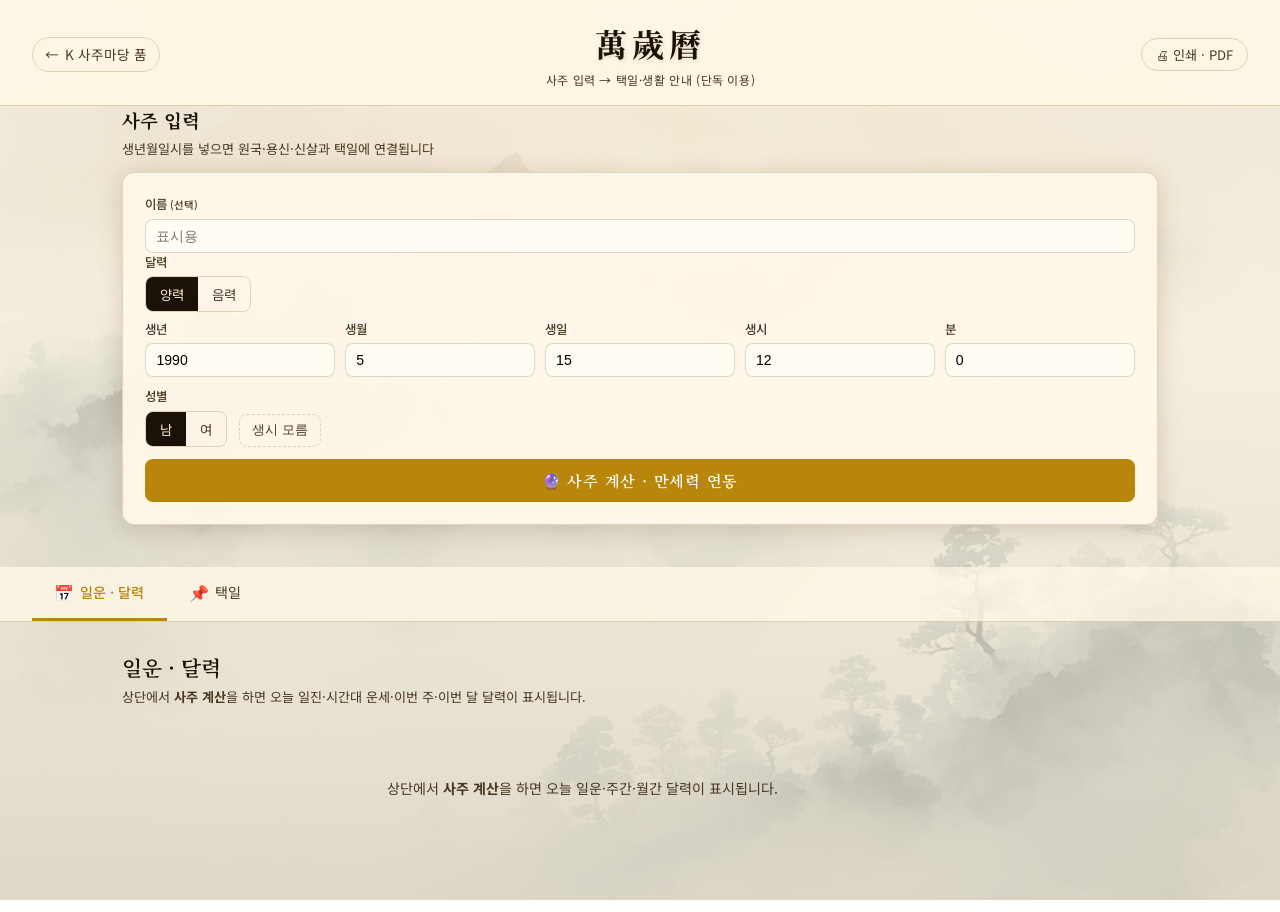
==== commit 5c192a9c: "feat: 만세력 달력 탭을 KT 일운·달력 UI로 교체 문헌 카드·절기 필터 대신 사주 계산 후 오늘 일진, 시간대별 운세, 주간·월간 달력을 밝은 만세력 톤으로 표시합니다.  " ====
--- a/static/manseryeok.html
+++ b/static/manseryeok.html
@@ -101,47 +101,21 @@
 <!-- ── 탭 네비게이션 ── -->
 <nav class="ms-tab-nav" role="tablist">
   <button class="ms-tab active" data-tab="calendar" role="tab" aria-selected="true">
-    <span class="ms-tab-icon">📅</span> 달력 · 절기
+    <span class="ms-tab-icon">📅</span> 일운 · 달력
   </button>
   <button class="ms-tab" data-tab="taekil" role="tab" aria-selected="false">
     <span class="ms-tab-icon">📌</span> 택일
   </button>
 </nav>
 
-<!-- ══════════════════════════════════════ -->
-<!-- TAB 1: 달력·절기                       -->
-<!-- ══════════════════════════════════════ -->
+<!-- TAB 1: 일운·달력 (KT 사주 품 일운 UI, 만세력 밝은 톤) -->
 <section class="ms-tab-panel active" id="tab-calendar" role="tabpanel">
   <div class="ms-section-header">
-    <h2>2026 丙午年 달력 · 절기</h2>
-    <p class="ms-section-desc">날짜를 선택하면 해당 월의 음력·일진·절기 정보를 확인합니다</p>
-  </div>
-
-  <!-- 절기표 요약 카드 -->
-  <div class="ms-jeolgi-strip" id="jeolgiStrip">
-    <div class="ms-jeolgi-loading">절기 정보 불러오는 중…</div>
-  </div>
-
-  <!-- 월 선택 -->
-  <div class="ms-month-selector">
-    <button class="ms-month-btn" data-month="">전체</button>
-    <button class="ms-month-btn" data-month="1월">1월</button>
-    <button class="ms-month-btn" data-month="2월">2월</button>
-    <button class="ms-month-btn" data-month="3월">3월</button>
-    <button class="ms-month-btn" data-month="4월">4월</button>
-    <button class="ms-month-btn" data-month="5월">5월</button>
-    <button class="ms-month-btn" data-month="6월">6월</button>
-    <button class="ms-month-btn" data-month="7월">7월</button>
-    <button class="ms-month-btn" data-month="8월">8월</button>
-    <button class="ms-month-btn" data-month="9월">9월</button>
-    <button class="ms-month-btn" data-month="10월">10월</button>
-    <button class="ms-month-btn" data-month="11월">11월</button>
-    <button class="ms-month-btn" data-month="12월">12월</button>
-  </div>
-
-  <!-- 결과 카드 그리드 -->
-  <div class="ms-card-grid" id="calendarGrid">
-    <div class="ms-empty">월을 선택하거나 전체를 클릭하세요</div>
+    <h2>일운 · 달력</h2>
+    <p class="ms-section-desc" id="msIlwoonGuide">상단에서 <strong>사주 계산</strong>을 하면 오늘 일진·시간대 운세·이번 주·이번 달 달력이 표시됩니다.</p>
+  </div>
+  <div id="msIlwoonPane" class="ms-ilwoon-pane" aria-live="polite">
+    <div class="ms-empty">사주를 계산해 주세요.</div>
   </div>
 </section>
 
--- a/static/manseryeok.css
+++ b/static/manseryeok.css
@@ -1238,6 +1238,182 @@
   .ms-main-title { font-size: 1.5rem !important; }
 }
 
+/* ── 일운·달력 (KT 사주 품 일운, 밝은 만세력 톤) ─────── */
+.ms-ilwoon-pane { max-width: 920px; }
+
+.ms-il-note {
+  font-size: 0.78rem;
+  color: var(--ms-ink-light);
+  margin: 0 0 0.85rem;
+  line-height: 1.45;
+}
+
+.ms-il-hero {
+  text-align: center;
+  padding: 1.1rem 1rem;
+  border-radius: var(--ms-radius);
+  border: 1px solid var(--ms-border);
+  background: var(--ms-paper);
+  box-shadow: var(--ms-shadow);
+  margin-bottom: 0.75rem;
+}
+
+.ms-il-hero-date { font-size: 0.85rem; color: var(--ms-ink-light); }
+.ms-il-hero-gz {
+  font-family: var(--ms-font-serif);
+  font-size: 2.1rem;
+  font-weight: 700;
+  color: var(--ms-ink);
+  margin: 0.35rem 0;
+}
+.ms-il-hero-sub { font-size: 0.85rem; color: var(--ms-ink-light); }
+
+.ms-il-quote {
+  text-align: center;
+  font-size: 1rem;
+  line-height: 1.5;
+  margin: 0 0 1rem;
+  color: var(--ms-ink);
+}
+
+.ms-il-detail {
+  padding: 0.75rem 0.9rem;
+  border-radius: 10px;
+  border: 1px solid var(--ms-border);
+  background: #fff;
+  margin-bottom: 0.9rem;
+  font-size: 0.86rem;
+  line-height: 1.5;
+}
+.ms-il-detail h5 {
+  margin: 0 0 0.4rem;
+  font-size: 0.8rem;
+  color: var(--ms-gold);
+  font-weight: 600;
+}
+.ms-il-detail-stems {
+  margin: 0.5rem 0 0;
+  font-size: 0.78rem;
+  color: var(--ms-ink-light);
+}
+
+.ms-il-section-title {
+  margin: 0 0 0.45rem;
+  font-size: 0.9rem;
+  font-family: var(--ms-font-serif);
+  color: var(--ms-ink);
+}
+
+.ms-il-hour-list {
+  list-style: none;
+  margin: 0 0 1rem;
+  padding: 0;
+  font-size: 0.8rem;
+  line-height: 1.45;
+  background: var(--ms-paper);
+  border: 1px solid var(--ms-border);
+  border-radius: 10px;
+  overflow: hidden;
+}
+.ms-il-hour-list li {
+  padding: 0.4rem 0.65rem;
+  border-bottom: 1px solid var(--ms-border);
+}
+.ms-il-hour-list li:last-child { border-bottom: none; }
+.ms-il-gh-good { color: #2d6a4f; font-weight: 600; }
+.ms-il-gh-bad { color: var(--ms-red); font-weight: 600; }
+.ms-il-gh-mid { color: var(--ms-ink-light); font-weight: 600; }
+
+.ms-il-rec-grid {
+  display: grid;
+  grid-template-columns: 1fr 1fr;
+  gap: 0.55rem;
+  margin-bottom: 0.65rem;
+}
+.ms-il-rec-card {
+  padding: 0.6rem 0.7rem;
+  border-radius: 10px;
+  border: 1px solid var(--ms-border);
+  background: #fff;
+  font-size: 0.8rem;
+}
+.ms-il-rec-good { border-color: rgba(45, 106, 79, 0.35); background: rgba(72, 160, 110, 0.08); }
+.ms-il-rec-bad { border-color: rgba(139, 26, 26, 0.3); background: rgba(200, 72, 85, 0.06); }
+.ms-il-rec-card h5 { margin: 0 0 0.35rem; font-size: 0.76rem; color: var(--ms-ink-light); }
+.ms-il-rec-card ul { margin: 0; padding-left: 1.1rem; }
+.ms-il-luck {
+  font-size: 0.78rem;
+  color: var(--ms-ink-light);
+  margin: 0 0 1rem;
+}
+
+.ms-il-week { margin-bottom: 1.1rem; }
+.ms-il-week-strip {
+  display: flex;
+  flex-wrap: wrap;
+  gap: 0.35rem;
+}
+.ms-il-week-cell {
+  flex: 1 1 calc(14.28% - 0.35rem);
+  min-width: 72px;
+  padding: 0.45rem 0.25rem;
+  border-radius: 8px;
+  border: 1px solid var(--ms-border);
+  background: #fff;
+  text-align: center;
+  font-size: 0.72rem;
+}
+.ms-il-week-good { background: rgba(72, 160, 110, 0.12); border-color: rgba(45, 106, 79, 0.35); }
+.ms-il-week-bad { background: rgba(200, 72, 85, 0.1); border-color: rgba(139, 26, 26, 0.25); }
+.ms-il-week-today { outline: 2px solid var(--ms-gold); }
+.ms-il-week-emo { font-size: 0.95rem; margin-bottom: 0.1rem; }
+.ms-il-week-dow { color: var(--ms-ink-light); }
+.ms-il-week-dom { font-weight: 700; }
+.ms-il-week-gz { margin-top: 0.12rem; font-size: 0.8rem; }
+.ms-il-week-hint { font-size: 0.62rem; color: var(--ms-ink-light); margin-top: 0.2rem; line-height: 1.25; }
+
+.ms-il-cal-section { margin-bottom: 1rem; }
+.ms-il-cal-grid {
+  border: 1px solid var(--ms-border);
+  border-radius: 10px;
+  overflow: hidden;
+  background: #fff;
+  box-shadow: var(--ms-shadow);
+}
+.ms-il-cal-row {
+  display: grid;
+  grid-template-columns: repeat(7, 1fr);
+}
+.ms-il-cal-head {
+  background: var(--ms-paper-dk);
+  font-size: 0.72rem;
+  color: var(--ms-ink-light);
+  font-weight: 600;
+}
+.ms-il-cal-head > div,
+.ms-il-cal-cell {
+  padding: 0.35rem 0.2rem;
+  text-align: center;
+  border-right: 1px solid var(--ms-border);
+  border-bottom: 1px solid var(--ms-border);
+  min-height: 2.85rem;
+  font-size: 0.76rem;
+}
+.ms-il-cal-row > div:last-child { border-right: none; }
+.ms-il-cal-cell {
+  display: flex;
+  flex-direction: column;
+  align-items: center;
+  justify-content: center;
+  gap: 0.1rem;
+}
+.ms-il-cal-good { background: rgba(72, 160, 110, 0.18); }
+.ms-il-cal-bad { background: rgba(200, 72, 85, 0.14); }
+.ms-il-cal-pad { opacity: 0.35; background: var(--ms-paper); }
+.ms-il-cal-today { outline: 2px inset var(--ms-gold); font-weight: 700; }
+.ms-il-cal-dom { font-weight: 600; }
+.ms-il-cal-badges { font-size: 0.58rem; line-height: 1.1; white-space: nowrap; color: var(--ms-ink-light); }
+
 /* ── 반응형 ─────────────────────────────────────────── */
 @media (max-width: 640px) {
   .ms-header { padding: 1rem; flex-wrap: wrap; gap: 8px; }
@@ -1248,6 +1424,8 @@
   .ms-search-row { grid-template-columns: 1fr; }
   .ms-saju-row { grid-template-columns: 1fr 1fr; }
   .ms-taekil-results { grid-template-columns: 1fr; }
+  .ms-il-rec-grid { grid-template-columns: 1fr; }
+  .ms-il-week-cell { flex: 1 1 calc(33% - 0.35rem); }
   .ms-saju-panel { padding: 0 1rem 1rem; }
   .ms-saju-pillars { grid-template-columns: repeat(2, 1fr); }
   .ms-modal-content { padding: 1.4rem 1.2rem 0.8rem; }
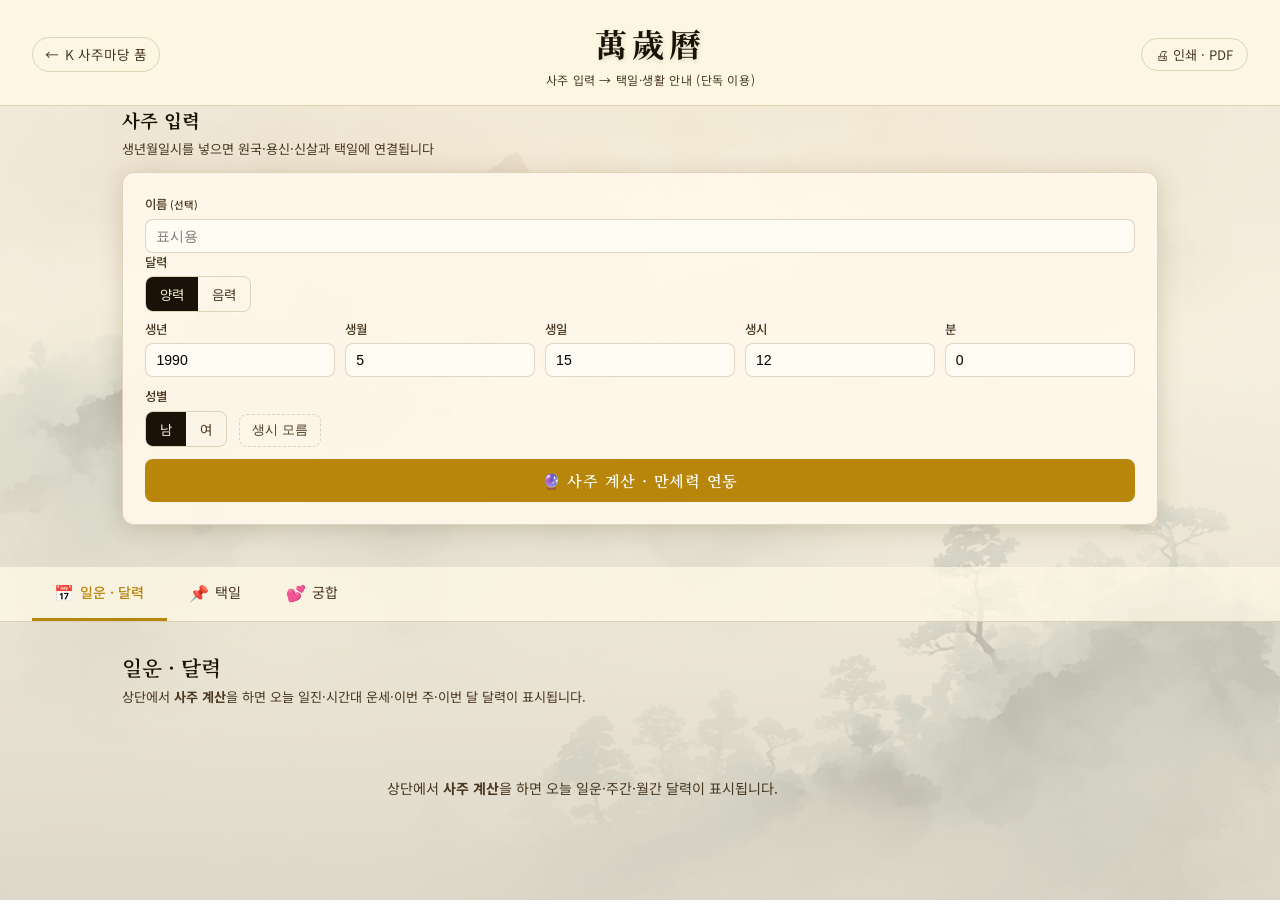
==== commit 307417ee: "feat: 만세력 궁합 탭 추가·/api/goonghap 연동 K사주품과 동일한 두 사람 궁합 분석을 밝은 만세력 톤 UI로 제공합니다.  Co-authored-by: Cursor" ====
--- a/static/manseryeok.html
+++ b/static/manseryeok.html
@@ -106,6 +106,9 @@
   <button class="ms-tab" data-tab="taekil" role="tab" aria-selected="false">
     <span class="ms-tab-icon">📌</span> 택일
   </button>
+  <button class="ms-tab" data-tab="goonghap" role="tab" aria-selected="false">
+    <span class="ms-tab-icon">💕</span> 궁합
+  </button>
 </nav>
 
 <!-- TAB 1: 일운·달력 (KT 사주 품 일운 UI, 만세력 밝은 톤) -->
@@ -177,6 +180,83 @@
     </div>
   </div>
 
+</section>
+
+<!-- TAB 3: 궁합 (K사주품 /api/goonghap 동일 로직) -->
+<section class="ms-tab-panel" id="tab-goonghap" role="tabpanel">
+  <div class="ms-section-header">
+    <h2>두 사람 궁합</h2>
+    <p class="ms-section-desc">양력·음력 생년월일시를 넣으면 일지·오행·일간·천간합·용신·세운 관점의 참고 궁합을 보여 드립니다.</p>
+  </div>
+
+  <p class="ms-gh-hint">
+    <button type="button" class="ms-gh-prefill-btn" id="msGhPrefillA">↑ 상단 사주 입력을 첫 번째 사람에 넣기</button>
+  </p>
+
+  <form id="msGoonghapForm" class="ms-gh-form">
+    <div class="ms-gh-two">
+      <fieldset class="ms-gh-person">
+        <legend>첫 번째 사람</legend>
+        <label class="ms-saju-field ms-saju-field-wide">
+          <span>이름 <small>(선택)</small></span>
+          <input type="text" id="ms-gh-name-a" maxlength="24" placeholder="A" />
+        </label>
+        <label class="ms-saju-field ms-saju-field-wide">
+          <span>달력</span>
+          <select id="ms-gh-a-calendar">
+            <option value="solar" selected>양력</option>
+            <option value="lunar">음력</option>
+          </select>
+        </label>
+        <div class="ms-saju-grid">
+          <label class="ms-saju-field"><span>생년</span><input type="number" id="ms-gh-a-year" min="1800" max="2100" required /></label>
+          <label class="ms-saju-field"><span>생월</span><input type="number" id="ms-gh-a-month" min="1" max="12" value="1" required /></label>
+          <label class="ms-saju-field"><span>생일</span><input type="number" id="ms-gh-a-day" min="1" max="31" value="1" required /></label>
+          <label class="ms-saju-field"><span>시</span><input type="number" id="ms-gh-a-hour" min="0" max="23" value="12" /></label>
+          <label class="ms-saju-field"><span>분</span><input type="number" id="ms-gh-a-minute" min="0" max="59" value="0" /></label>
+        </div>
+        <label class="ms-saju-field ms-saju-field-wide">
+          <span>성별</span>
+          <select id="ms-gh-a-gender"><option value="male" selected>남</option><option value="female">여</option></select>
+        </label>
+        <label class="ms-gh-leap"><input type="checkbox" id="ms-gh-a-leap" /> 음력 윤달</label>
+      </fieldset>
+
+      <fieldset class="ms-gh-person">
+        <legend>두 번째 사람</legend>
+        <label class="ms-saju-field ms-saju-field-wide">
+          <span>이름 <small>(선택)</small></span>
+          <input type="text" id="ms-gh-name-b" maxlength="24" placeholder="B" />
+        </label>
+        <label class="ms-saju-field ms-saju-field-wide">
+          <span>달력</span>
+          <select id="ms-gh-b-calendar">
+            <option value="solar" selected>양력</option>
+            <option value="lunar">음력</option>
+          </select>
+        </label>
+        <div class="ms-saju-grid">
+          <label class="ms-saju-field"><span>생년</span><input type="number" id="ms-gh-b-year" min="1800" max="2100" required /></label>
+          <label class="ms-saju-field"><span>생월</span><input type="number" id="ms-gh-b-month" min="1" max="12" value="1" required /></label>
+          <label class="ms-saju-field"><span>생일</span><input type="number" id="ms-gh-b-day" min="1" max="31" value="1" required /></label>
+          <label class="ms-saju-field"><span>시</span><input type="number" id="ms-gh-b-hour" min="0" max="23" value="12" /></label>
+          <label class="ms-saju-field"><span>분</span><input type="number" id="ms-gh-b-minute" min="0" max="59" value="0" /></label>
+        </div>
+        <label class="ms-saju-field ms-saju-field-wide">
+          <span>성별</span>
+          <select id="ms-gh-b-gender"><option value="male">남</option><option value="female" selected>여</option></select>
+        </label>
+        <label class="ms-gh-leap"><input type="checkbox" id="ms-gh-b-leap" /> 음력 윤달</label>
+      </fieldset>
+    </div>
+    <label class="ms-saju-field ms-gh-year-row">
+      <span>세운 기준 연도 <small>(비우면 올해)</small></span>
+      <input type="number" id="ms-gh-current-year" min="2000" max="2100" placeholder="예: 2026" />
+    </label>
+    <button type="submit" class="ms-search-btn ms-gh-submit">♥ 궁합 분석하기</button>
+  </form>
+  <p class="ms-saju-status fallback-hidden" id="msGhStatus" role="status" aria-live="polite"></p>
+  <div id="msGoonghapResult" class="goonghap-result ms-gh-result" hidden></div>
 </section>
 
 <!-- 찾아보기·카테고리(고전 DB) — UI 비표시, 데이터는 서버 JSON만 사용 -->
@@ -357,5 +437,6 @@
 </div>
 
 <script src="/static/manseryeok.js"></script>
+<script src="/static/manseryeok_goonghap.js"></script>
 </body>
 </html>
--- a/static/manseryeok.css
+++ b/static/manseryeok.css
@@ -1413,6 +1413,75 @@
 .ms-il-cal-today { outline: 2px inset var(--ms-gold); font-weight: 700; }
 .ms-il-cal-dom { font-weight: 600; }
 .ms-il-cal-badges { font-size: 0.58rem; line-height: 1.1; white-space: nowrap; color: var(--ms-ink-light); }
+
+/* ── 궁합 탭 (폼·밝은 톤) ───────────────────────────── */
+.ms-gh-two {
+  display: grid;
+  grid-template-columns: repeat(2, minmax(0, 1fr));
+  gap: 1rem;
+  margin-bottom: 1rem;
+}
+.ms-gh-person {
+  margin: 0;
+  padding: 0.9rem 1rem;
+  border-radius: var(--ms-radius);
+  border: 1px solid var(--ms-border);
+  background: var(--ms-paper);
+  box-shadow: var(--ms-shadow);
+}
+.ms-gh-person legend {
+  padding: 0 0.35rem;
+  font-family: var(--ms-font-serif);
+  font-size: 0.9rem;
+  font-weight: 600;
+  color: var(--ms-gold);
+}
+.ms-gh-leap {
+  display: flex;
+  align-items: center;
+  gap: 0.4rem;
+  font-size: 0.82rem;
+  margin-top: 0.35rem;
+  color: var(--ms-ink-light);
+}
+.ms-gh-hint { margin: 0 0 0.75rem; }
+.ms-gh-prefill-btn {
+  font-size: 0.82rem;
+  padding: 0.35rem 0.75rem;
+  border-radius: 20px;
+  border: 1px dashed var(--ms-gold);
+  background: rgba(184, 134, 11, 0.08);
+  color: var(--ms-ink-light);
+  cursor: pointer;
+}
+.ms-gh-prefill-btn:hover {
+  background: var(--ms-paper-dk);
+  color: var(--ms-ink);
+}
+.ms-gh-year-row { max-width: 220px; margin-bottom: 0.75rem; }
+.ms-gh-submit { margin-top: 0.25rem; }
+.ms-gh-result { margin-top: 1rem; }
+
+#tab-goonghap .gh-chart-card {
+  background: #fff;
+  border-color: var(--ms-border);
+}
+#tab-goonghap .gh-heart-track {
+  background: var(--ms-paper-dk);
+  border-color: var(--ms-border);
+}
+#tab-goonghap .gh-detail-block h4,
+#tab-goonghap .gh-chart-name {
+  color: var(--ms-gold);
+}
+#tab-goonghap .gh-scores-block h4 {
+  font-family: var(--ms-font-serif);
+  color: var(--ms-ink);
+}
+
+@media (max-width: 720px) {
+  .ms-gh-two { grid-template-columns: 1fr; }
+}
 
 /* ── 반응형 ─────────────────────────────────────────── */
 @media (max-width: 640px) {
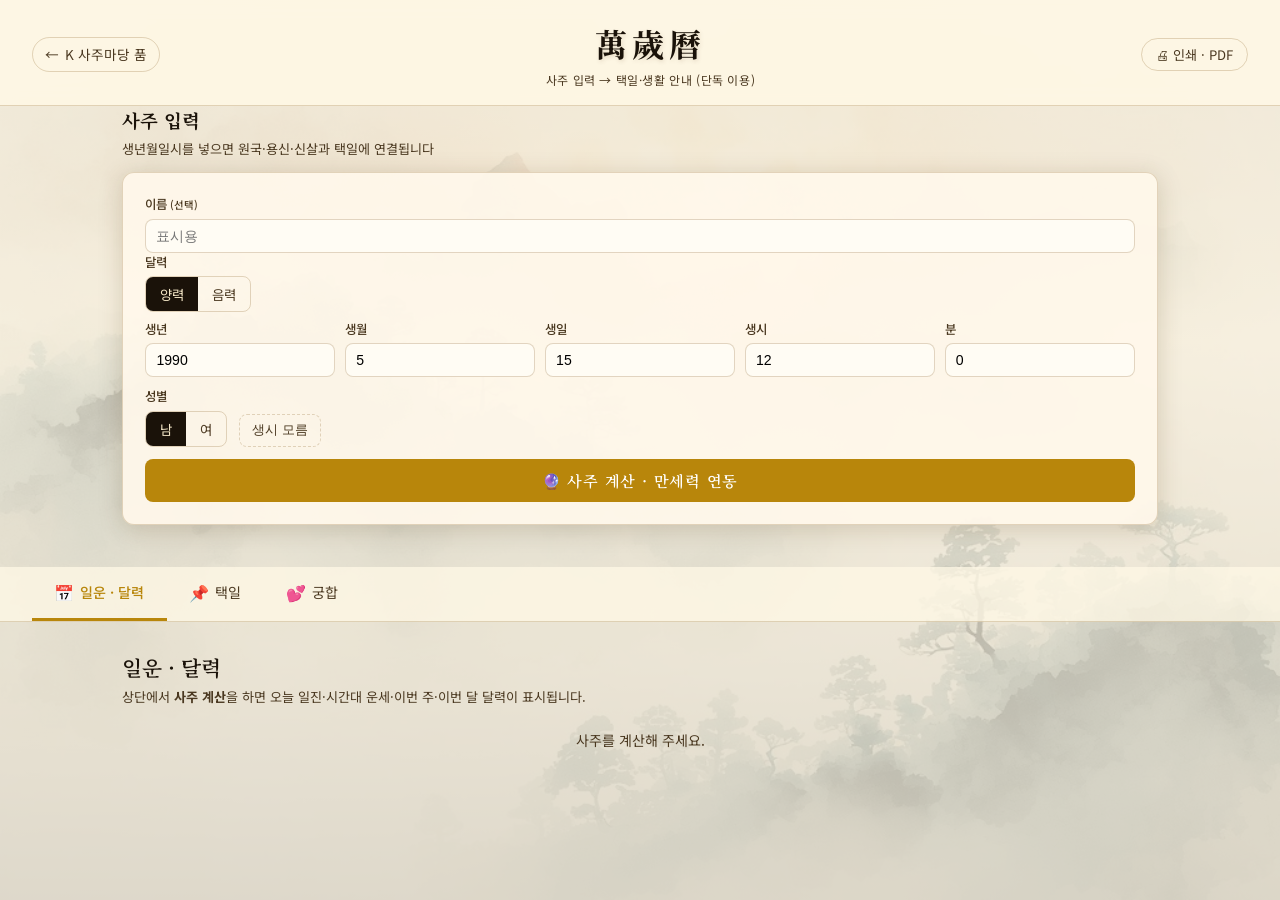
==== commit 2d7fc7c3: "fix: 일운·달력 상세 접기/펼치기 추가 details 요약으로 접고 펼칠 수 있으며, 펼침 상태는 sessionStorage에 저장합니다.  Co-authored-by: Cur" ====
--- a/static/manseryeok.html
+++ b/static/manseryeok.html
@@ -96,6 +96,7 @@
   </form>
 
   <div class="ms-saju-summary fallback-hidden" id="msSajuSummary" aria-live="polite"></div>
+  <div class="ms-fortune-wrap fallback-hidden" id="msFortuneWrap" aria-live="polite"></div>
 </section>
 
 <!-- ── 탭 네비게이션 ── -->
@@ -117,9 +118,14 @@
     <h2>일운 · 달력</h2>
     <p class="ms-section-desc" id="msIlwoonGuide">상단에서 <strong>사주 계산</strong>을 하면 오늘 일진·시간대 운세·이번 주·이번 달 달력이 표시됩니다.</p>
   </div>
-  <div id="msIlwoonPane" class="ms-ilwoon-pane" aria-live="polite">
-    <div class="ms-empty">사주를 계산해 주세요.</div>
-  </div>
+  <div id="msIlwoonEmpty" class="ms-empty">사주를 계산해 주세요.</div>
+  <details class="ms-ilwoon-collapse" id="msIlwoonCollapse" hidden>
+    <summary class="ms-ilwoon-collapse-summary">
+      <span class="ms-ilwoon-collapse-title">📅 일운·달력 상세</span>
+      <span class="ms-ilwoon-collapse-hint" id="msIlwoonCollapseHint">펼치기</span>
+    </summary>
+    <div id="msIlwoonPane" class="ms-ilwoon-pane" aria-live="polite"></div>
+  </details>
 </section>
 
 <!-- ══════════════════════════════════════ -->
--- a/static/manseryeok.css
+++ b/static/manseryeok.css
@@ -1238,6 +1238,61 @@
   .ms-main-title { font-size: 1.5rem !important; }
 }
 
+/* ── 일운·달력 접기/펼치기 ─────────────────────────── */
+.ms-ilwoon-collapse {
+  max-width: 920px;
+  margin: 0 auto;
+  border: 1px solid var(--ms-border);
+  border-radius: var(--ms-radius);
+  background: var(--ms-paper);
+  box-shadow: var(--ms-shadow);
+  overflow: hidden;
+}
+.ms-ilwoon-collapse-summary {
+  display: flex;
+  align-items: center;
+  justify-content: space-between;
+  gap: 0.75rem;
+  padding: 0.85rem 1rem;
+  cursor: pointer;
+  user-select: none;
+  list-style: none;
+  background: var(--ms-paper-dk);
+  border-bottom: 1px solid transparent;
+}
+.ms-ilwoon-collapse-summary::-webkit-details-marker { display: none; }
+.ms-ilwoon-collapse[open] .ms-ilwoon-collapse-summary {
+  border-bottom-color: var(--ms-border);
+}
+.ms-ilwoon-collapse-title {
+  font-family: var(--ms-font-serif);
+  font-weight: 600;
+  font-size: 0.95rem;
+  color: var(--ms-ink);
+}
+.ms-ilwoon-collapse-hint {
+  font-size: 0.78rem;
+  color: var(--ms-gold);
+  font-weight: 500;
+}
+.ms-ilwoon-collapse-summary::after {
+  content: '▸';
+  color: var(--ms-gold);
+  font-size: 0.85rem;
+  transition: transform 0.2s ease;
+}
+.ms-ilwoon-collapse[open] .ms-ilwoon-collapse-summary::after {
+  transform: rotate(90deg);
+}
+.ms-ilwoon-collapse .ms-ilwoon-pane {
+  padding: 1rem 1rem 1.2rem;
+}
+#msIlwoonEmpty {
+  max-width: 920px;
+  margin: 0 auto 0.5rem;
+  padding: 0 1rem;
+}
+
 /* ── 일운·달력 (KT 사주 품 일운, 밝은 만세력 톤) ─────── */
 .ms-ilwoon-pane { max-width: 920px; }
 
@@ -1413,6 +1468,118 @@
 .ms-il-cal-today { outline: 2px inset var(--ms-gold); font-weight: 700; }
 .ms-il-cal-dom { font-weight: 600; }
 .ms-il-cal-badges { font-size: 0.58rem; line-height: 1.1; white-space: nowrap; color: var(--ms-ink-light); }
+
+/* ── 총운·월별 운세 (사주 요약 아래) ───────────────── */
+.ms-fortune-wrap {
+  max-width: 920px;
+  margin: 0.75rem auto 0;
+  padding: 0 1rem 1rem;
+}
+.ms-fortune-sewoon,
+.ms-fortune-monthly {
+  background: var(--ms-paper);
+  border: 1px solid var(--ms-border);
+  border-radius: var(--ms-radius);
+  box-shadow: var(--ms-shadow);
+  padding: 1rem 1.1rem;
+  margin-bottom: 0.85rem;
+}
+.ms-fort-title {
+  margin: 0 0 0.65rem;
+  font-family: var(--ms-font-serif);
+  font-size: 1.05rem;
+  color: var(--ms-ink);
+}
+.ms-fort-hero {
+  display: flex;
+  flex-wrap: wrap;
+  align-items: center;
+  gap: 0.5rem 0.75rem;
+  padding: 0.55rem 0.75rem;
+  border-radius: 10px;
+  margin-bottom: 0.65rem;
+}
+.ms-fort-hero--good { background: rgba(72, 160, 110, 0.14); border: 1px solid rgba(45, 106, 79, 0.25); }
+.ms-fort-hero--mid { background: rgba(184, 134, 11, 0.08); border: 1px solid var(--ms-border); }
+.ms-fort-hero--caution { background: rgba(200, 72, 85, 0.1); border: 1px solid rgba(139, 26, 26, 0.22); }
+.ms-fort-grade-badge {
+  font-weight: 700;
+  font-size: 1rem;
+  color: var(--ms-ink);
+}
+.ms-fort-stars { color: var(--ms-gold); letter-spacing: 0.05em; }
+.ms-fort-pillar-kr { font-size: 0.88rem; color: var(--ms-ink-light); }
+.ms-fort-headline {
+  font-size: 0.95rem;
+  line-height: 1.55;
+  margin: 0 0 0.45rem;
+  color: var(--ms-ink);
+}
+.ms-fort-closing {
+  font-size: 0.88rem;
+  line-height: 1.5;
+  margin: 0 0 0.55rem;
+  color: var(--ms-ink-light);
+}
+.ms-fort-domains {
+  display: flex;
+  flex-wrap: wrap;
+  gap: 0.45rem 0.75rem;
+  margin: 0.5rem 0;
+}
+.ms-fort-domain {
+  font-size: 0.78rem;
+  padding: 0.25rem 0.5rem;
+  border-radius: 8px;
+  background: #fff;
+  border: 1px solid var(--ms-border);
+}
+.ms-fort-domain-lab { margin-right: 0.35rem; color: var(--ms-ink-light); }
+.ms-fort-domain-stars { color: var(--ms-gold); }
+.ms-fort-kw,
+.ms-fort-half,
+.ms-fort-tip {
+  font-size: 0.82rem;
+  line-height: 1.45;
+  margin: 0.35rem 0;
+}
+.ms-fort-kw.good { color: #2d6a4f; }
+.ms-fort-kw.caution,
+.ms-fort-tip.caution { color: var(--ms-red); }
+.ms-fort-tip.good { color: #2d6a4f; }
+.ms-fort-note {
+  font-size: 0.76rem;
+  color: var(--ms-ink-light);
+  margin: 0 0 0.5rem;
+  line-height: 1.4;
+}
+.ms-fort-month-strip {
+  display: grid;
+  grid-template-columns: repeat(6, 1fr);
+  gap: 0.35rem;
+  margin-bottom: 0.65rem;
+}
+.ms-fort-month {
+  text-align: center;
+  padding: 0.4rem 0.2rem;
+  border-radius: 8px;
+  border: 1px solid var(--ms-border);
+  background: #fff;
+  font-size: 0.7rem;
+  cursor: default;
+}
+.ms-fort-month--good { background: rgba(72, 160, 110, 0.12); }
+.ms-fort-month--caution { background: rgba(200, 72, 85, 0.1); }
+.ms-fort-month-emo { font-size: 0.85rem; }
+.ms-fort-month-num { font-weight: 700; margin-top: 0.1rem; }
+.ms-fort-month-gz { font-size: 0.72rem; margin: 0.08rem 0; }
+.ms-fort-month-grade { font-size: 0.62rem; color: var(--ms-ink-light); }
+.ms-fort-disclaimer {
+  font-size: 0.72rem;
+  color: var(--ms-ink-light);
+  text-align: center;
+  margin: 0.25rem 0 0;
+}
 
 /* ── 궁합 탭 (폼·밝은 톤) ───────────────────────────── */
 .ms-gh-two {
@@ -1495,6 +1662,7 @@
   .ms-taekil-results { grid-template-columns: 1fr; }
   .ms-il-rec-grid { grid-template-columns: 1fr; }
   .ms-il-week-cell { flex: 1 1 calc(33% - 0.35rem); }
+  .ms-fort-month-strip { grid-template-columns: repeat(4, 1fr); }
   .ms-saju-panel { padding: 0 1rem 1rem; }
   .ms-saju-pillars { grid-template-columns: repeat(2, 1fr); }
   .ms-modal-content { padding: 1.4rem 1.2rem 0.8rem; }
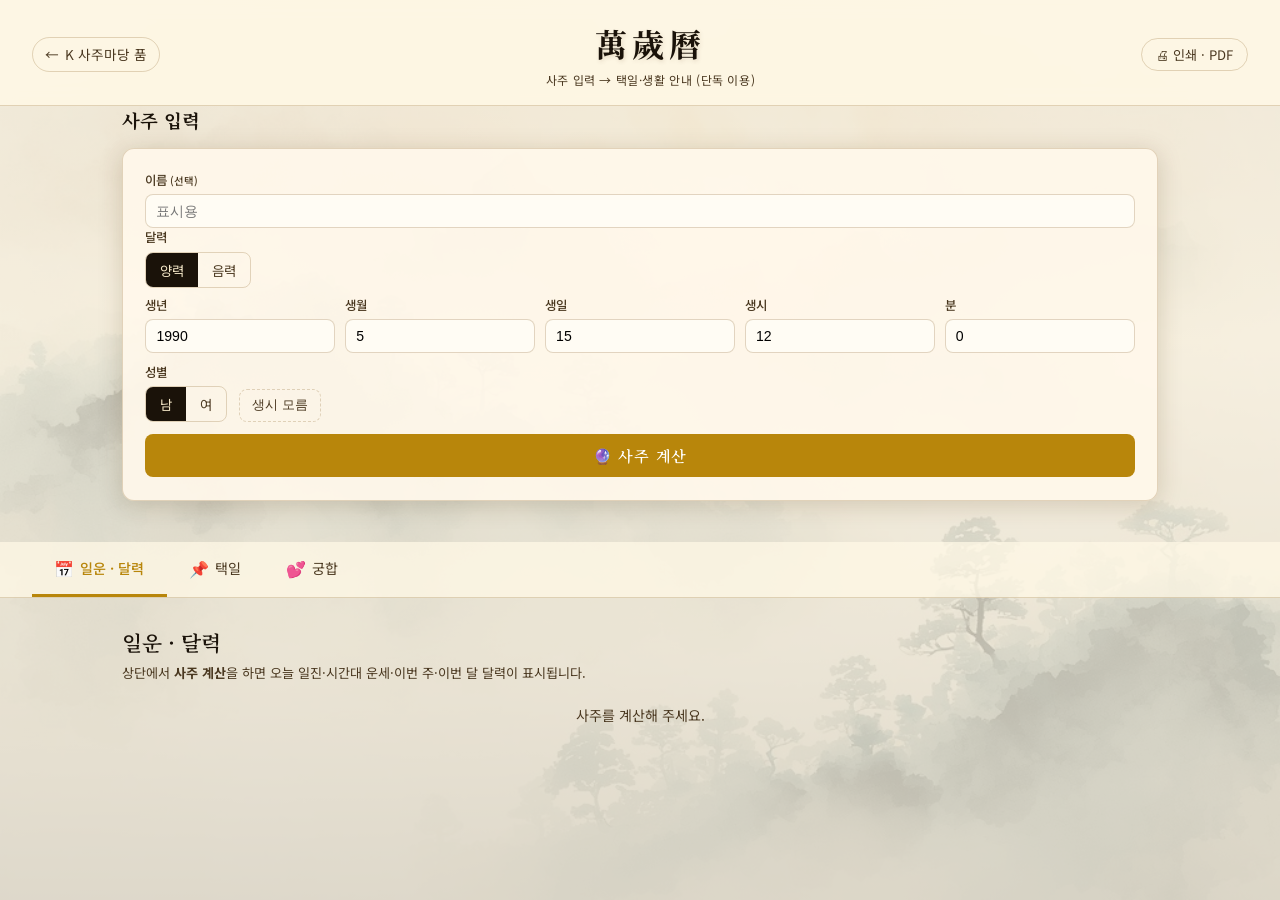
==== commit ca08c065: "feat(manseryeok): 원국에 오행·십신·지장간·십이운성·신살 표시 및 입력 문구 정리 Co-authored-by: Cursor <cursoragent@cursor.com" ====
--- a/static/manseryeok.html
+++ b/static/manseryeok.html
@@ -35,7 +35,6 @@
 <section class="ms-saju-panel" id="msSajuPanel">
   <div class="ms-saju-panel-head">
     <h2 class="ms-saju-panel-title">사주 입력</h2>
-    <p class="ms-saju-panel-desc">생년월일시를 넣으면 원국·용신·신살과 택일에 연결됩니다</p>
   </div>
   <form id="msSajuForm" class="ms-saju-form" autocomplete="on">
     <label class="ms-saju-field ms-saju-field-wide">
@@ -91,7 +90,7 @@
       </div>
       <button type="button" class="ms-saju-opt-btn" id="msHourUnknownBtn" aria-pressed="false">생시 모름</button>
     </div>
-    <button type="submit" class="ms-search-btn" id="msSajuSubmitBtn">🔮 사주 계산 · 만세력 연동</button>
+    <button type="submit" class="ms-search-btn" id="msSajuSubmitBtn">🔮 사주 계산</button>
     <p class="ms-saju-status fallback-hidden" id="msSajuStatus" role="status" aria-live="polite"></p>
   </form>
 
--- a/static/manseryeok.css
+++ b/static/manseryeok.css
@@ -36,12 +36,14 @@
     url('/static/bg/sansuhwa.png') center/cover no-repeat,
     linear-gradient(160deg, #f5e8c8 0%, #e8d5a0 50%, #d4b878 100%);
   z-index: 0;
+  pointer-events: none;
 }
 .sansuhwa-overlay {
   position: fixed;
   inset: 0;
   background: rgba(255, 248, 230, 0.72);
   z-index: 1;
+  pointer-events: none;
 }
 .manseryeok-body > *:not(.sansuhwa-bg):not(.sansuhwa-overlay):not(.ms-modal):not(.ms-modal-backdrop) {
   position: relative;
@@ -423,6 +425,174 @@
   color: var(--ms-ink);
 }
 .ms-saju-meta strong { color: var(--ms-gold); }
+
+/* ── 원국 상세 (오행·십신·지장간·십이운성·신살) ─────── */
+.ms-wk-section { margin-top: 0.25rem; }
+.ms-wk-title {
+  font-family: var(--ms-font-serif);
+  font-size: 1rem;
+  margin: 0 0 4px;
+  color: var(--ms-ink);
+}
+.ms-wk-subtitle {
+  font-size: 0.88rem;
+  margin: 0.9rem 0 0.5rem;
+  color: var(--ms-ink);
+  font-weight: 600;
+}
+.ms-wk-note {
+  font-size: 0.78rem;
+  color: var(--ms-ink-light);
+  margin: 0 0 0.75rem;
+}
+.ms-wk-muted { color: var(--ms-ink-light); font-size: 0.78rem; }
+.ms-wk-han { font-family: var(--ms-font-serif); font-weight: 700; }
+.ms-oh-목 { color: #2a7d4f; }
+.ms-oh-화 { color: #b83820; }
+.ms-oh-토 { color: #8b6914; }
+.ms-oh-금 { color: #5a6270; }
+.ms-oh-수 { color: #2d6aab; }
+
+.ms-wk-pillars {
+  display: grid;
+  grid-template-columns: repeat(4, 1fr);
+  gap: 8px;
+  margin-bottom: 1rem;
+}
+.ms-wk-pillar {
+  background: var(--ms-paper);
+  border: 1px solid var(--ms-border);
+  border-radius: 8px;
+  padding: 8px 6px 10px;
+  text-align: center;
+}
+.ms-wk-pillar-lab { font-size: 0.72rem; color: var(--ms-ink-light); font-weight: 600; }
+.ms-wk-pillar-gz {
+  font-size: 1.15rem;
+  line-height: 1.35;
+  margin: 4px 0 2px;
+  letter-spacing: 0.08em;
+}
+.ms-wk-pillar-kr { font-size: 0.72rem; color: var(--ms-gold); margin-bottom: 6px; }
+.ms-wk-pillar-meta {
+  margin: 0;
+  text-align: left;
+  font-size: 0.68rem;
+  line-height: 1.45;
+}
+.ms-wk-pillar-meta > div {
+  display: grid;
+  grid-template-columns: 3.2em 1fr;
+  gap: 2px 4px;
+  margin-top: 4px;
+  padding-top: 4px;
+  border-top: 1px dashed var(--ms-border);
+}
+.ms-wk-pillar-meta dt { color: var(--ms-ink-light); font-weight: 500; margin: 0; }
+.ms-wk-pillar-meta dd { margin: 0; color: var(--ms-ink); }
+.ms-wk-jjg { display: flex; flex-direction: column; gap: 2px; }
+.ms-wk-jjg-item { display: block; }
+.ms-wk-jjg-slot {
+  display: inline-block;
+  min-width: 2em;
+  font-size: 0.62rem;
+  color: var(--ms-ink-light);
+}
+.ms-wk-kr { font-size: 0.62rem; color: var(--ms-ink-light); }
+
+.ms-sip-yong { color: #9a6b10; font-weight: 700; }
+.ms-sip-hee { color: #2a7d4f; font-weight: 700; }
+.ms-sip-gi { color: #b83820; }
+.ms-sip-badge {
+  display: inline-block;
+  font-size: 0.58rem;
+  padding: 0 4px;
+  border-radius: 6px;
+  margin-left: 2px;
+  vertical-align: middle;
+}
+.ms-sip-badge-yong { background: rgba(176, 120, 48, 0.18); color: #9a6b10; }
+.ms-sip-badge-hee { background: rgba(42, 125, 79, 0.12); color: #2a7d4f; }
+.ms-sip-badge-gi { background: rgba(184, 56, 32, 0.12); color: #b83820; }
+
+.ms-wk-sibi-strong { color: #2a7d4f; font-weight: 600; }
+.ms-wk-sibi-weak { color: #b83820; }
+.ms-wk-sibi-mid { color: var(--ms-ink); }
+
+.ms-wk-sinsal-wrap,
+.ms-wk-sinsal-all { display: flex; flex-wrap: wrap; gap: 4px; }
+.ms-wk-sinsal {
+  font-size: 0.68rem;
+  padding: 2px 7px;
+  border-radius: 10px;
+  border: 1px solid var(--ms-border);
+  background: var(--ms-paper-dk);
+}
+.ms-wk-sinsal-good { border-color: #2a9d6f; color: #1a6b4a; background: #e8f4f0; }
+.ms-wk-sinsal-bad { border-color: #c0395e; color: #8b1a3a; background: #fce8ef; }
+.ms-wk-sinsal-norm { color: var(--ms-ink-light); }
+.ms-wk-sinsal-shared { margin-top: 6px; font-size: 0.78rem; }
+
+.ms-wk-table-wrap {
+  overflow-x: auto;
+  margin-bottom: 1rem;
+  border: 1px solid var(--ms-border);
+  border-radius: 8px;
+  background: var(--ms-paper);
+}
+.ms-wk-table {
+  width: 100%;
+  border-collapse: collapse;
+  font-size: 0.78rem;
+}
+.ms-wk-table th,
+.ms-wk-table td {
+  padding: 8px 10px;
+  border-bottom: 1px solid var(--ms-border);
+  text-align: left;
+  vertical-align: top;
+}
+.ms-wk-table th {
+  background: var(--ms-paper-dk);
+  color: var(--ms-ink-light);
+  font-weight: 600;
+  white-space: nowrap;
+}
+.ms-wk-table tbody tr:last-child td { border-bottom: none; }
+.ms-wk-jjg-cell { font-size: 0.72rem; line-height: 1.5; max-width: 200px; }
+
+.ms-wk-ohaeng-block { margin-bottom: 0.75rem; }
+.ms-wk-oh-bars { display: flex; flex-direction: column; gap: 6px; }
+.ms-wk-oh-row {
+  display: grid;
+  grid-template-columns: 1.5em 1fr 2em;
+  gap: 8px;
+  align-items: center;
+  font-size: 0.8rem;
+}
+.ms-wk-oh-lab { font-weight: 700; }
+.ms-wk-oh-track {
+  height: 8px;
+  background: var(--ms-paper-dk);
+  border-radius: 4px;
+  overflow: hidden;
+}
+.ms-wk-oh-fill { height: 100%; border-radius: 4px; min-width: 2px; }
+.ms-wk-oh-fill.ms-oh-목 { background: #4ade80; }
+.ms-wk-oh-fill.ms-oh-화 { background: #f87171; }
+.ms-wk-oh-fill.ms-oh-토 { background: #fbbf24; }
+.ms-wk-oh-fill.ms-oh-금 { background: #9ca3af; }
+.ms-wk-oh-fill.ms-oh-수 { background: #60a5fa; }
+.ms-wk-oh-num { text-align: right; color: var(--ms-ink-light); font-size: 0.75rem; }
+.ms-wk-oh-note { font-size: 0.75rem; color: var(--ms-ink-light); margin: 6px 0 0; line-height: 1.5; }
+
+@media (max-width: 900px) {
+  .ms-wk-pillars { grid-template-columns: repeat(2, 1fr); }
+}
+@media (max-width: 520px) {
+  .ms-wk-pillars { grid-template-columns: 1fr; }
+}
+
 .ms-saju-linked {
   margin-top: 0.6rem;
   padding-top: 0.6rem;
@@ -1566,7 +1736,19 @@
   border: 1px solid var(--ms-border);
   background: #fff;
   font-size: 0.7rem;
-  cursor: default;
+  cursor: pointer;
+  font-family: inherit;
+  color: inherit;
+  transition: border-color 0.15s, box-shadow 0.15s, transform 0.1s;
+}
+.ms-fort-month:hover {
+  border-color: var(--ms-gold);
+  box-shadow: 0 2px 8px rgba(139, 100, 40, 0.15);
+  transform: translateY(-1px);
+}
+.ms-fort-month:focus-visible {
+  outline: 2px solid var(--ms-gold);
+  outline-offset: 2px;
 }
 .ms-fort-month--good { background: rgba(72, 160, 110, 0.12); }
 .ms-fort-month--caution { background: rgba(200, 72, 85, 0.1); }
@@ -1579,6 +1761,161 @@
   color: var(--ms-ink-light);
   text-align: center;
   margin: 0.25rem 0 0;
+}
+.ms-fort-sip {
+  font-size: 0.82rem;
+  color: var(--ms-ink-light);
+  margin: 0 0 0.5rem;
+}
+.ms-fort-nayin {
+  font-size: 0.78rem;
+  color: var(--ms-ink-light);
+  margin-left: 0.35rem;
+}
+.ms-fort-story {
+  margin: 0.75rem 0;
+  padding: 0.75rem 0.85rem;
+  background: #fff;
+  border-radius: 10px;
+  border-left: 3px solid var(--ms-gold);
+}
+.ms-fort-story-p {
+  font-size: 0.88rem;
+  line-height: 1.65;
+  margin: 0.4rem 0;
+  color: var(--ms-ink);
+}
+.ms-fort-details {
+  margin: 0.85rem 0;
+  border: 1px solid var(--ms-border);
+  border-radius: 10px;
+  background: #fff;
+  overflow: hidden;
+}
+.ms-fort-details summary {
+  padding: 0.65rem 0.85rem;
+  cursor: pointer;
+  font-size: 0.86rem;
+  font-weight: 600;
+  color: var(--ms-gold);
+  background: var(--ms-paper-dk);
+  list-style: none;
+}
+.ms-fort-details summary::-webkit-details-marker { display: none; }
+.ms-fort-details-body { padding: 0.75rem 0.9rem; }
+.ms-fort-pos-p {
+  font-size: 0.84rem;
+  line-height: 1.55;
+  margin: 0.35rem 0;
+}
+.ms-fort-impact-list {
+  margin: 0.5rem 0 0.75rem;
+  padding-left: 1.1rem;
+  font-size: 0.82rem;
+  line-height: 1.5;
+}
+.ms-fort-assign-grid {
+  display: grid;
+  grid-template-columns: repeat(2, 1fr);
+  gap: 0.5rem;
+  margin-top: 0.65rem;
+}
+.ms-fort-assign-card {
+  padding: 0.55rem 0.65rem;
+  border-radius: 8px;
+  border: 1px solid var(--ms-border);
+  background: var(--ms-paper);
+  font-size: 0.8rem;
+}
+.ms-fort-assign-card h5 {
+  margin: 0 0 0.35rem;
+  font-size: 0.82rem;
+  color: var(--ms-ink);
+}
+.ms-fort-assign-meta { margin: 0.2rem 0; color: var(--ms-ink-light); font-size: 0.76rem; }
+.ms-fort-assign-pred { margin: 0.35rem 0 0; line-height: 1.45; }
+.ms-fort-events {
+  margin: 0.65rem 0 0;
+  padding-left: 1.1rem;
+  font-size: 0.8rem;
+  line-height: 1.5;
+}
+.ms-fort-subtitle {
+  margin: 1rem 0 0.5rem;
+  font-family: var(--ms-font-serif);
+  font-size: 0.95rem;
+  color: var(--ms-ink);
+}
+.ms-fort-phases {
+  display: grid;
+  grid-template-columns: repeat(3, 1fr);
+  gap: 0.55rem;
+}
+.ms-fort-phase {
+  padding: 0.65rem 0.7rem;
+  border-radius: 10px;
+  border: 1px solid var(--ms-border);
+  background: #fff;
+}
+.ms-fort-phase--good { background: rgba(72, 160, 110, 0.08); }
+.ms-fort-phase--caution { background: rgba(200, 72, 85, 0.08); }
+.ms-fort-phase-head {
+  display: flex;
+  flex-wrap: wrap;
+  align-items: center;
+  gap: 0.25rem 0.4rem;
+  margin-bottom: 0.4rem;
+  font-size: 0.82rem;
+}
+.ms-fort-phase-period {
+  font-size: 0.68rem;
+  color: var(--ms-ink-light);
+  width: 100%;
+}
+.ms-fort-phase-badge {
+  font-size: 0.72rem;
+  font-weight: 700;
+  padding: 0.1rem 0.4rem;
+  border-radius: 6px;
+  background: var(--ms-paper-dk);
+}
+.ms-fort-phase-p {
+  font-size: 0.78rem;
+  line-height: 1.5;
+  margin: 0.3rem 0;
+}
+.ms-fort-phase-hl {
+  font-size: 0.72rem;
+  color: var(--ms-ink-light);
+  margin: 0.35rem 0 0;
+}
+.ms-wol-modal-meta {
+  font-size: 0.82rem;
+  color: var(--ms-ink-light);
+  margin: 0 0 0.65rem;
+}
+.ms-wol-modal-grade {
+  display: inline-flex;
+  align-items: center;
+  gap: 0.5rem;
+  padding: 0.35rem 0.65rem;
+  border-radius: 8px;
+  margin-bottom: 0.75rem;
+  font-size: 0.9rem;
+}
+.ms-wol-modal-grade--good { background: rgba(72, 160, 110, 0.15); }
+.ms-wol-modal-grade--caution { background: rgba(200, 72, 85, 0.12); }
+.ms-wol-modal-grade--mid { background: var(--ms-paper-dk); }
+.ms-wol-modal-list {
+  margin: 0.35rem 0 0;
+  padding-left: 1.1rem;
+  font-size: 0.84rem;
+  line-height: 1.5;
+}
+
+@media (max-width: 720px) {
+  .ms-fort-phases { grid-template-columns: 1fr; }
+  .ms-fort-assign-grid { grid-template-columns: 1fr; }
 }
 
 /* ── 궁합 탭 (폼·밝은 톤) ───────────────────────────── */
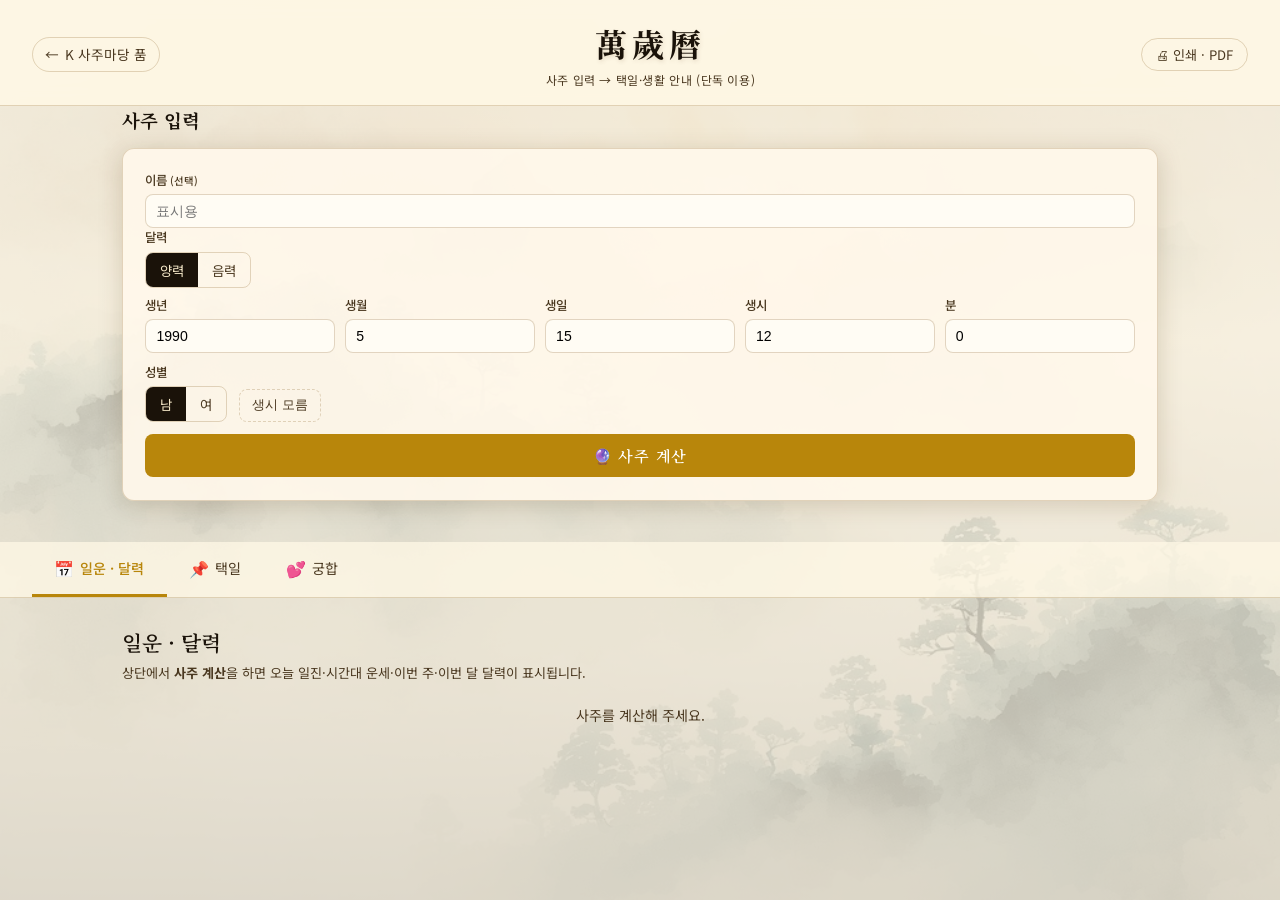
==== commit 995292aa: "fix: 월별 운세 클릭 — 초기화 순서·고정 상세 패널 문헌 DB 로딩 전에도 클릭 핸들러를 등록하고, 상세 패널을 innerHTML 밖으로 분리해 월 카드 클릭 시 인라인·모달" ====
--- a/static/manseryeok.html
+++ b/static/manseryeok.html
@@ -8,7 +8,7 @@
 <link rel="preconnect" href="https://fonts.gstatic.com" crossorigin>
 <link href="https://fonts.googleapis.com/css2?family=Noto+Serif+KR:wght@300;400;600;700&family=Noto+Sans+KR:wght@300;400;500&display=swap" rel="stylesheet">
 <link rel="stylesheet" href="/static/style.css">
-<link rel="stylesheet" href="/static/manseryeok.css">
+<link rel="stylesheet" href="/static/manseryeok.css?v=20260519c">
 </head>
 <body class="manseryeok-body">
 
@@ -96,6 +96,8 @@
 
   <div class="ms-saju-summary fallback-hidden" id="msSajuSummary" aria-live="polite"></div>
   <div class="ms-fortune-wrap fallback-hidden" id="msFortuneWrap" aria-live="polite"></div>
+  <!-- 월운 상세: innerHTML 재렌더와 분리(클릭 후 내용 유지) -->
+  <div id="msWolwoonDetailPanel" class="ms-wolwoon-detail-panel fallback-hidden" aria-live="polite"></div>
 </section>
 
 <!-- ── 탭 네비게이션 ── -->
@@ -431,9 +433,9 @@
 <!-- ══════════════════════════════════════ -->
 <!-- 상세 모달                              -->
 <!-- ══════════════════════════════════════ -->
-<div class="ms-modal-backdrop" id="modalBackdrop" onclick="closeModal()"></div>
+<div class="ms-modal-backdrop" id="modalBackdrop"></div>
 <div class="ms-modal" id="detailModal" role="dialog" aria-modal="true" aria-label="문헌 상세" tabindex="-1">
-  <button class="ms-modal-close" onclick="closeModal()" aria-label="닫기">✕</button>
+  <button type="button" class="ms-modal-close" id="msModalCloseBtn" aria-label="닫기">✕</button>
   <div class="ms-modal-content" id="modalContent"></div>
   <div class="ms-modal-actions">
     <button class="ms-modal-pdf-btn" onclick="printModal()">🖨 이 항목 인쇄</button>
@@ -441,7 +443,7 @@
   </div>
 </div>
 
-<script src="/static/manseryeok.js"></script>
-<script src="/static/manseryeok_goonghap.js"></script>
+<script src="/static/manseryeok.js?v=20260519c"></script>
+<script src="/static/manseryeok_goonghap.js?v=20260519c"></script>
 </body>
 </html>
--- a/static/manseryeok.css
+++ b/static/manseryeok.css
@@ -419,180 +419,238 @@
   color: var(--ms-ink);
 }
 .ms-saju-pillar .sub { font-size: 0.72rem; color: var(--ms-gold); }
+.ms-pillar-oh {
+  display: flex;
+  justify-content: center;
+  gap: 4px;
+  margin-top: 4px;
+  flex-wrap: wrap;
+}
+.ms-oh-tag {
+  font-size: 0.62rem;
+  padding: 1px 6px;
+  border-radius: 6px;
+  background: rgba(255, 252, 245, 0.9);
+  border: 1px solid var(--ms-border);
+  font-weight: 600;
+}
+.ms-pillar-hour-unknown { opacity: 0.72; }
+.ms-pillar-unk {
+  display: block;
+  font-size: 0.62rem;
+  color: var(--ms-ink-light);
+  margin-top: 2px;
+}
+
+/* ── 원국 상세 (오행·십신·지장간·십이운성·신살) ── */
+.ms-wonguk-subtitle {
+  font-family: var(--ms-font-serif);
+  font-size: 0.95rem;
+  margin: 1rem 0 0.4rem;
+  color: var(--ms-ink);
+}
+.ms-wonguk-note {
+  font-size: 0.76rem;
+  color: var(--ms-ink-light);
+  margin: 0 0 0.5rem;
+}
+.ms-oh-chart { margin: 0.5rem 0 0.8rem; }
+.ms-oh-legend { font-size: 0.72rem; color: var(--ms-ink-light); margin: 0 0 0.35rem; }
+.ms-oh-row {
+  display: grid;
+  grid-template-columns: 1.8rem 1fr auto;
+  align-items: center;
+  gap: 8px;
+  margin-bottom: 5px;
+  font-size: 0.78rem;
+}
+.ms-oh-el { font-weight: 700; }
+.ms-oh-bar-bg {
+  height: 10px;
+  background: var(--ms-paper-dk);
+  border-radius: 5px;
+  overflow: hidden;
+}
+.ms-oh-bar-fill,
+.ms-oh-bar-surf { height: 100%; background: var(--ms-gold); border-radius: 5px; }
+.ms-oh-bar-stack { display: flex; height: 100%; min-width: 2px; }
+.ms-oh-bar-surf { background: #c9a227; }
+.ms-oh-bar-hid { background: #8b7355; flex: 1; }
+.ms-oh-val { font-size: 0.88rem; color: var(--ms-ink); white-space: nowrap; }
+.ms-oh-num { font-size: 0.9rem; font-weight: 600; }
+.ms-oh-pct { color: var(--ms-ink-light); }
+
+.ms-wonguk-table-wrap { margin: 0.6rem 0; overflow-x: auto; }
+.ms-wonguk-table {
+  width: 100%;
+  border-collapse: collapse;
+  font-size: 0.8rem;
+  background: rgba(255, 252, 245, 0.6);
+}
+.ms-wonguk-table th,
+.ms-wonguk-table td {
+  border: 1px solid var(--ms-border);
+  padding: 0.45rem 0.5rem;
+  text-align: left;
+  vertical-align: top;
+}
+.ms-wonguk-table th {
+  background: var(--ms-paper-dk);
+  font-weight: 600;
+  font-size: 0.74rem;
+  color: var(--ms-gold);
+}
+.ms-muted { font-size: 0.72rem; color: var(--ms-ink-light); }
+
+/* 오행 색 (밝은 톤) */
+.ms-saju-summary .oh-목 { color: #1a7a4a !important; }
+.ms-saju-summary .oh-화 { color: #c0392e !important; }
+.ms-saju-summary .oh-토 { color: #9a6b1a !important; }
+.ms-saju-summary .oh-금 { color: #5a6270 !important; }
+.ms-saju-summary .oh-수 { color: #2563b8 !important; }
+
+.ms-sip-yong { color: #9a6b1a; font-weight: 700; }
+.ms-sip-hee { color: #1a7a4a; font-weight: 700; }
+.ms-sip-gi { color: #c0392e; }
+.ms-sip-badge {
+  font-size: 0.62rem;
+  padding: 0.05rem 0.35rem;
+  border-radius: 8px;
+  margin-left: 0.15rem;
+}
+.ms-sip-badge.ms-sip-yong { background: rgba(201, 162, 39, 0.2); color: #9a6b1a; }
+.ms-sip-badge.ms-sip-hee { background: rgba(26, 122, 74, 0.12); color: #1a7a4a; }
+.ms-sip-badge.ms-sip-gi { background: rgba(192, 57, 46, 0.12); color: #c0392e; }
+.ms-sibi-strong { color: #1a7a4a; font-weight: 600; }
+.ms-sibi-weak { color: #c0392e; }
+.ms-sibi-mid { color: var(--ms-ink); }
+
+.ms-jj-section { margin-top: 0.5rem; }
+.ms-jj-legend {
+  margin: 0.35rem 0 0.65rem;
+  padding: 0.55rem 0.75rem;
+  background: rgba(255, 252, 245, 0.9);
+  border: 1px solid var(--ms-border);
+  border-radius: 8px;
+  font-size: 0.74rem;
+  line-height: 1.55;
+  color: var(--ms-ink);
+  list-style: none;
+}
+.ms-jj-legend li { margin: 0.15rem 0; }
+.ms-jj-legend strong { color: var(--ms-gold); }
+.ms-jj-slot-wrap {
+  display: inline-flex;
+  flex-direction: column;
+  min-width: 4.5rem;
+  margin-right: 0.35rem;
+  vertical-align: top;
+}
+.ms-jj-slot-hint {
+  display: block;
+  font-size: 0.62rem;
+  font-weight: 400;
+  color: var(--ms-ink-light);
+  line-height: 1.25;
+  margin-top: 1px;
+}
+.ms-jj-list {
+  display: grid;
+  grid-template-columns: repeat(auto-fit, minmax(240px, 1fr));
+  gap: 10px;
+}
+.ms-jj-card {
+  background: var(--ms-paper);
+  border: 1px solid var(--ms-border);
+  border-radius: 8px;
+  padding: 0.65rem 0.75rem;
+}
+.ms-jj-head { font-size: 0.82rem; margin-bottom: 0.35rem; }
+.ms-jj-label { font-weight: 600; margin-right: 0.35rem; }
+.ms-jj-surface { font-size: 0.76rem; margin: 0.25rem 0; }
+.ms-jj-surf-lab { color: var(--ms-ink-light); margin-right: 0.25rem; }
+.ms-jj-row {
+  font-size: 0.74rem;
+  padding: 0.35rem 0;
+  border-top: 1px dashed var(--ms-border);
+  display: flex;
+  flex-wrap: wrap;
+  align-items: flex-start;
+  gap: 0.15rem 0.25rem;
+}
+.ms-jj-slot { color: var(--ms-gold); font-weight: 600; font-size: 0.76rem; }
+.ms-jj-arrow { margin: 0 0.2rem; color: var(--ms-ink-light); }
+
+.ms-pillar-sinsal {
+  display: flex;
+  flex-wrap: wrap;
+  gap: 4px;
+  justify-content: center;
+  margin-top: 6px;
+  max-width: 100%;
+}
+.ms-sinsal-badge {
+  display: inline-block;
+  font-size: 0.78rem;
+  font-weight: 600;
+  line-height: 1.25;
+  padding: 2px 6px;
+  border-radius: 6px;
+  border: 1px solid var(--ms-border);
+  background: rgba(255, 252, 245, 0.95);
+}
+.ms-sinsal-badge-good { color: #1a5c38; border-color: #8fd4a8; }
+.ms-sinsal-badge-bad { color: #8b2e24; border-color: #e8b4ae; }
+.ms-sinsal-badge-mid { color: #6a5a20; border-color: #d4c48a; }
+.ms-sinsal-section { margin-top: 0.5rem; }
+.ms-sinsal-summary {
+  font-size: 0.9rem;
+  margin: 0.25rem 0 0.65rem;
+  color: var(--ms-ink);
+}
+.ms-sinsal-count,
+.ms-sinsal-count-total {
+  font-size: 1.05rem;
+  font-weight: 700;
+  color: var(--ms-gold);
+  margin-left: 0.15rem;
+}
+.ms-sinsal-count-total { font-size: 1.15rem; }
+.ms-sinsal-block { margin-bottom: 0.75rem; }
+.ms-sinsal-sub { font-size: 0.9rem; margin: 0.4rem 0 0.25rem; color: var(--ms-ink); }
+.ms-sinsal-table { font-size: 0.86rem; }
+.ms-sinsal-good td:first-child { color: #1a7a4a; }
+.ms-sinsal-bad td:first-child { color: #c0392e; }
+.ms-sinsal-mid td:first-child { color: #7a6520; }
+.ms-sinsal-period {
+  background: rgba(255, 252, 240, 0.95);
+  border: 1px solid var(--ms-gold);
+  border-radius: 8px;
+  padding: 0.65rem 0.75rem;
+  margin-bottom: 0.75rem;
+}
+.ms-sinsal-gz { font-size: 0.78rem; margin: 0.2rem 0 0.45rem; }
+.ms-period-sinsal-list {
+  margin: 0;
+  padding: 0 0 0 1.1rem;
+  font-size: 0.88rem;
+  line-height: 1.55;
+}
+.ms-period-sinsal-list li { margin: 0.35rem 0; }
+.ms-period-sinsal-list li.ms-sinsal-good { color: #1a5c38; }
+.ms-period-sinsal-list li.ms-sinsal-bad { color: #8b2e24; }
+.ms-sinsal-overlap {
+  font-size: 0.7rem;
+  color: var(--ms-gold);
+  font-weight: 600;
+}
+
 .ms-saju-meta {
   font-size: 0.82rem;
   line-height: 1.6;
   color: var(--ms-ink);
 }
 .ms-saju-meta strong { color: var(--ms-gold); }
-
-/* ── 원국 상세 (오행·십신·지장간·십이운성·신살) ─────── */
-.ms-wk-section { margin-top: 0.25rem; }
-.ms-wk-title {
-  font-family: var(--ms-font-serif);
-  font-size: 1rem;
-  margin: 0 0 4px;
-  color: var(--ms-ink);
-}
-.ms-wk-subtitle {
-  font-size: 0.88rem;
-  margin: 0.9rem 0 0.5rem;
-  color: var(--ms-ink);
-  font-weight: 600;
-}
-.ms-wk-note {
-  font-size: 0.78rem;
-  color: var(--ms-ink-light);
-  margin: 0 0 0.75rem;
-}
-.ms-wk-muted { color: var(--ms-ink-light); font-size: 0.78rem; }
-.ms-wk-han { font-family: var(--ms-font-serif); font-weight: 700; }
-.ms-oh-목 { color: #2a7d4f; }
-.ms-oh-화 { color: #b83820; }
-.ms-oh-토 { color: #8b6914; }
-.ms-oh-금 { color: #5a6270; }
-.ms-oh-수 { color: #2d6aab; }
-
-.ms-wk-pillars {
-  display: grid;
-  grid-template-columns: repeat(4, 1fr);
-  gap: 8px;
-  margin-bottom: 1rem;
-}
-.ms-wk-pillar {
-  background: var(--ms-paper);
-  border: 1px solid var(--ms-border);
-  border-radius: 8px;
-  padding: 8px 6px 10px;
-  text-align: center;
-}
-.ms-wk-pillar-lab { font-size: 0.72rem; color: var(--ms-ink-light); font-weight: 600; }
-.ms-wk-pillar-gz {
-  font-size: 1.15rem;
-  line-height: 1.35;
-  margin: 4px 0 2px;
-  letter-spacing: 0.08em;
-}
-.ms-wk-pillar-kr { font-size: 0.72rem; color: var(--ms-gold); margin-bottom: 6px; }
-.ms-wk-pillar-meta {
-  margin: 0;
-  text-align: left;
-  font-size: 0.68rem;
-  line-height: 1.45;
-}
-.ms-wk-pillar-meta > div {
-  display: grid;
-  grid-template-columns: 3.2em 1fr;
-  gap: 2px 4px;
-  margin-top: 4px;
-  padding-top: 4px;
-  border-top: 1px dashed var(--ms-border);
-}
-.ms-wk-pillar-meta dt { color: var(--ms-ink-light); font-weight: 500; margin: 0; }
-.ms-wk-pillar-meta dd { margin: 0; color: var(--ms-ink); }
-.ms-wk-jjg { display: flex; flex-direction: column; gap: 2px; }
-.ms-wk-jjg-item { display: block; }
-.ms-wk-jjg-slot {
-  display: inline-block;
-  min-width: 2em;
-  font-size: 0.62rem;
-  color: var(--ms-ink-light);
-}
-.ms-wk-kr { font-size: 0.62rem; color: var(--ms-ink-light); }
-
-.ms-sip-yong { color: #9a6b10; font-weight: 700; }
-.ms-sip-hee { color: #2a7d4f; font-weight: 700; }
-.ms-sip-gi { color: #b83820; }
-.ms-sip-badge {
-  display: inline-block;
-  font-size: 0.58rem;
-  padding: 0 4px;
-  border-radius: 6px;
-  margin-left: 2px;
-  vertical-align: middle;
-}
-.ms-sip-badge-yong { background: rgba(176, 120, 48, 0.18); color: #9a6b10; }
-.ms-sip-badge-hee { background: rgba(42, 125, 79, 0.12); color: #2a7d4f; }
-.ms-sip-badge-gi { background: rgba(184, 56, 32, 0.12); color: #b83820; }
-
-.ms-wk-sibi-strong { color: #2a7d4f; font-weight: 600; }
-.ms-wk-sibi-weak { color: #b83820; }
-.ms-wk-sibi-mid { color: var(--ms-ink); }
-
-.ms-wk-sinsal-wrap,
-.ms-wk-sinsal-all { display: flex; flex-wrap: wrap; gap: 4px; }
-.ms-wk-sinsal {
-  font-size: 0.68rem;
-  padding: 2px 7px;
-  border-radius: 10px;
-  border: 1px solid var(--ms-border);
-  background: var(--ms-paper-dk);
-}
-.ms-wk-sinsal-good { border-color: #2a9d6f; color: #1a6b4a; background: #e8f4f0; }
-.ms-wk-sinsal-bad { border-color: #c0395e; color: #8b1a3a; background: #fce8ef; }
-.ms-wk-sinsal-norm { color: var(--ms-ink-light); }
-.ms-wk-sinsal-shared { margin-top: 6px; font-size: 0.78rem; }
-
-.ms-wk-table-wrap {
-  overflow-x: auto;
-  margin-bottom: 1rem;
-  border: 1px solid var(--ms-border);
-  border-radius: 8px;
-  background: var(--ms-paper);
-}
-.ms-wk-table {
-  width: 100%;
-  border-collapse: collapse;
-  font-size: 0.78rem;
-}
-.ms-wk-table th,
-.ms-wk-table td {
-  padding: 8px 10px;
-  border-bottom: 1px solid var(--ms-border);
-  text-align: left;
-  vertical-align: top;
-}
-.ms-wk-table th {
-  background: var(--ms-paper-dk);
-  color: var(--ms-ink-light);
-  font-weight: 600;
-  white-space: nowrap;
-}
-.ms-wk-table tbody tr:last-child td { border-bottom: none; }
-.ms-wk-jjg-cell { font-size: 0.72rem; line-height: 1.5; max-width: 200px; }
-
-.ms-wk-ohaeng-block { margin-bottom: 0.75rem; }
-.ms-wk-oh-bars { display: flex; flex-direction: column; gap: 6px; }
-.ms-wk-oh-row {
-  display: grid;
-  grid-template-columns: 1.5em 1fr 2em;
-  gap: 8px;
-  align-items: center;
-  font-size: 0.8rem;
-}
-.ms-wk-oh-lab { font-weight: 700; }
-.ms-wk-oh-track {
-  height: 8px;
-  background: var(--ms-paper-dk);
-  border-radius: 4px;
-  overflow: hidden;
-}
-.ms-wk-oh-fill { height: 100%; border-radius: 4px; min-width: 2px; }
-.ms-wk-oh-fill.ms-oh-목 { background: #4ade80; }
-.ms-wk-oh-fill.ms-oh-화 { background: #f87171; }
-.ms-wk-oh-fill.ms-oh-토 { background: #fbbf24; }
-.ms-wk-oh-fill.ms-oh-금 { background: #9ca3af; }
-.ms-wk-oh-fill.ms-oh-수 { background: #60a5fa; }
-.ms-wk-oh-num { text-align: right; color: var(--ms-ink-light); font-size: 0.75rem; }
-.ms-wk-oh-note { font-size: 0.75rem; color: var(--ms-ink-light); margin: 6px 0 0; line-height: 1.5; }
-
-@media (max-width: 900px) {
-  .ms-wk-pillars { grid-template-columns: repeat(2, 1fr); }
-}
-@media (max-width: 520px) {
-  .ms-wk-pillars { grid-template-columns: 1fr; }
-}
-
 .ms-saju-linked {
   margin-top: 0.6rem;
   padding-top: 0.6rem;
@@ -1752,6 +1810,52 @@
 }
 .ms-fort-month--good { background: rgba(72, 160, 110, 0.12); }
 .ms-fort-month--caution { background: rgba(200, 72, 85, 0.1); }
+.ms-fort-month.is-active {
+  border-color: var(--ms-gold);
+  box-shadow: 0 0 0 2px rgba(184, 134, 11, 0.35);
+  transform: translateY(-1px);
+}
+.ms-wolwoon-detail-panel {
+  max-width: 920px;
+  margin: 0.5rem auto 0.75rem;
+  padding: 0.85rem 1rem;
+  border-radius: var(--ms-radius);
+  border: 1px solid var(--ms-border);
+  background: #fff;
+  box-shadow: var(--ms-shadow);
+  max-height: min(70vh, 520px);
+  overflow-y: auto;
+}
+.ms-wolwoon-detail-panel.is-open {
+  border-color: var(--ms-gold);
+  box-shadow: 0 4px 16px rgba(139, 100, 40, 0.2);
+}
+.ms-wol-panel-head {
+  display: flex;
+  align-items: center;
+  justify-content: space-between;
+  gap: 0.5rem;
+  margin-bottom: 0.65rem;
+  padding-bottom: 0.45rem;
+  border-bottom: 1px solid var(--ms-border);
+  font-family: var(--ms-font-serif);
+}
+.ms-wol-panel-close {
+  border: 1px solid var(--ms-border);
+  background: var(--ms-paper);
+  border-radius: 6px;
+  padding: 0.2rem 0.45rem;
+  cursor: pointer;
+  font-size: 0.85rem;
+  line-height: 1;
+}
+.ms-wol-panel-close:hover {
+  border-color: var(--ms-gold);
+  color: var(--ms-gold);
+}
+.ms-fort-month {
+  pointer-events: auto;
+}
 .ms-fort-month-emo { font-size: 0.85rem; }
 .ms-fort-month-num { font-weight: 700; margin-top: 0.1rem; }
 .ms-fort-month-gz { font-size: 0.72rem; margin: 0.08rem 0; }
